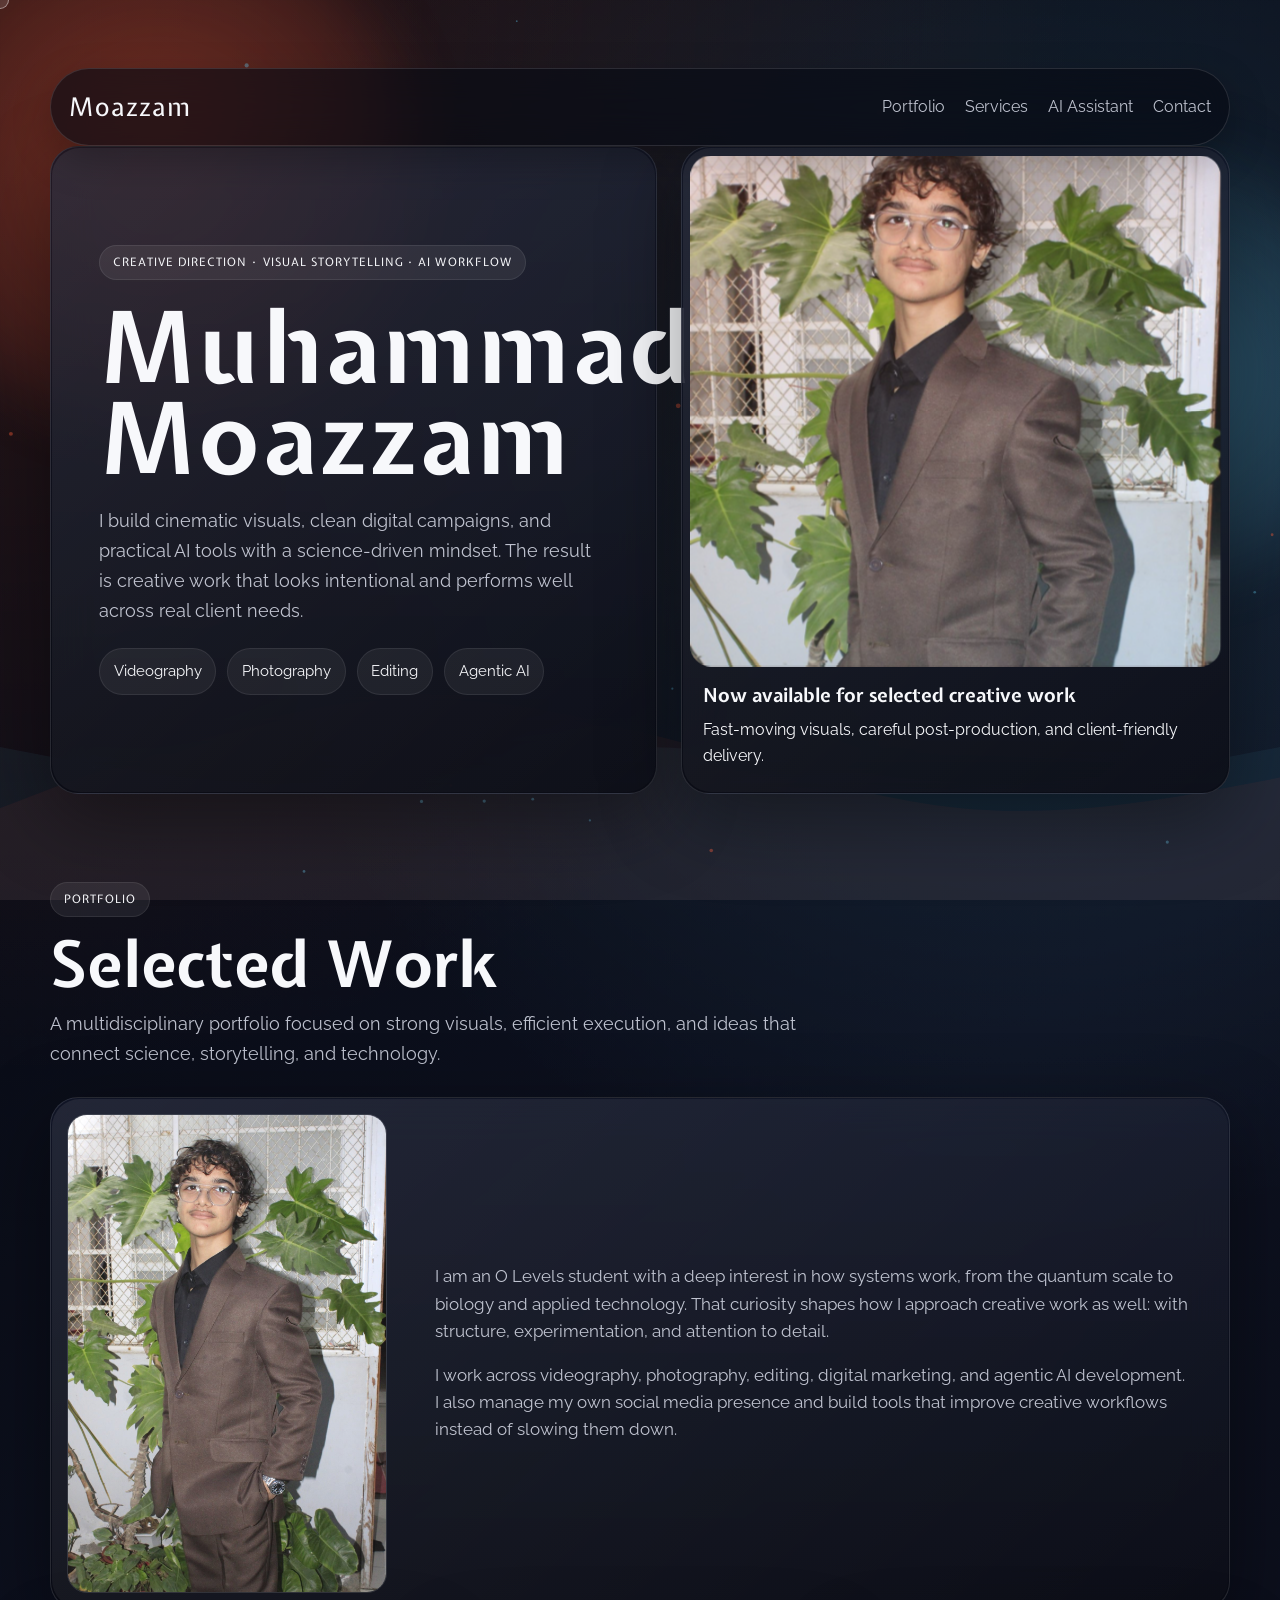
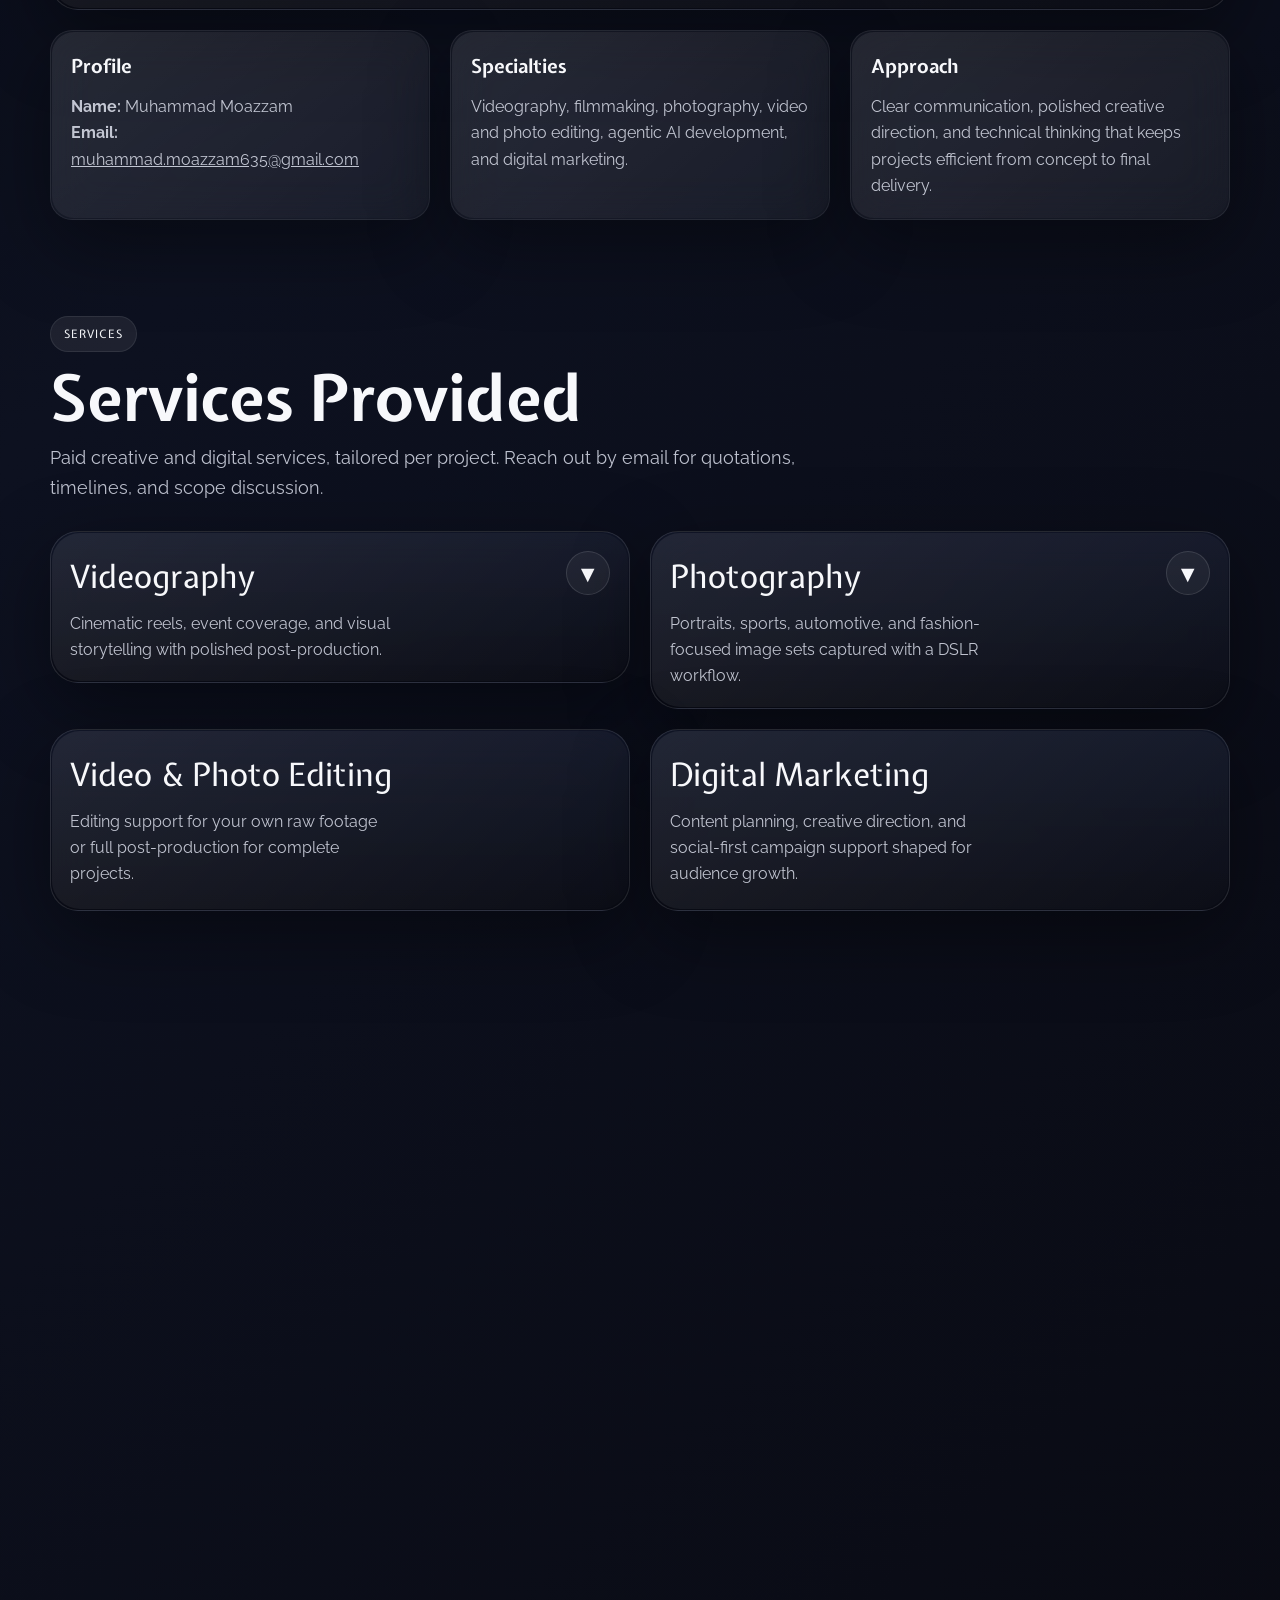
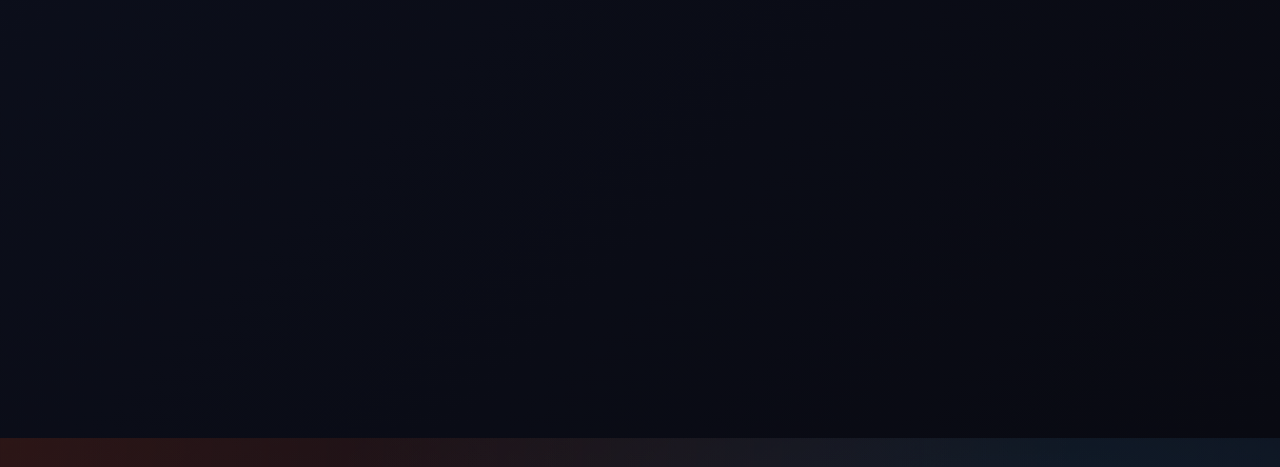
==== web2/index.html @ 7cb03c59 "your update message" ====
<!DOCTYPE html>
<html lang="en">
<head>
    <meta charset="UTF-8">
    <meta name="viewport" content="width=device-width, initial-scale=1.0">
    <title>Muhammad Moazzam Portfolio</title>
    <link rel="preconnect" href="https://fonts.googleapis.com">
    <link rel="preconnect" href="https://fonts.gstatic.com" crossorigin>
    <link href="https://fonts.googleapis.com/css2?family=Expletus+Sans:wght@400;500;600;700&family=Raleway:wght@400;500;600&display=swap" rel="stylesheet">
    <meta name="api-base-url" content="https://fc9c77e1-8772-4f78-bcbe-0a9c7b51f913-00-um5ke8vial1g.sisko.replit.dev:8000">
    <link rel="stylesheet" href="styles.css">
</head>
<body>
    <div class="site-background" aria-hidden="true">
        <div class="gradient-orb orb-a"></div>
        <div class="gradient-orb orb-b"></div>
        <canvas id="particles-canvas"></canvas>
        <div class="waves">
            <svg viewBox="0 0 1440 320" preserveAspectRatio="none">
                <path class="wave wave-back" d="M0,160L60,170.7C120,181,240,203,360,197.3C480,192,600,160,720,160C840,160,960,192,1080,197.3C1200,203,1320,181,1380,170.7L1440,160L1440,320L1380,320C1320,320,1200,320,1080,320C960,320,840,320,720,320C600,320,480,320,360,320C240,320,120,320,60,320L0,320Z"></path>
                <path class="wave wave-front" d="M0,224L60,202.7C120,181,240,139,360,122.7C480,107,600,117,720,144C840,171,960,213,1080,224C1200,235,1320,213,1380,202.7L1440,192L1440,320L1380,320C1320,320,1200,320,1080,320C960,320,840,320,720,320C600,320,480,320,360,320C240,320,120,320,60,320L0,320Z"></path>
            </svg>
        </div>
    </div>

    <header id="hero">
        <nav>
            <div class="logo">Moazzam</div>
            <button class="menu-toggle" aria-label="Toggle navigation" aria-expanded="false">☰</button>
            <ul class="nav-links">
                <li><a href="#portfolio">Portfolio</a></li>
                <li><a href="#services">Services</a></li>
                <li><a href="#ai-assistant">AI Assistant</a></li>
                <li><a href="#contact">Contact</a></li>
            </ul>
        </nav>
        <div class="hero-shell">
            <div class="hero-copy glass-panel" data-tilt-card>
                <span class="eyebrow">Creative Direction • Visual Storytelling • AI Workflow</span>
                <h1>Muhammad Moazzam</h1>
                <p>I build cinematic visuals, clean digital campaigns, and practical AI tools with a science-driven mindset. The result is creative work that looks intentional and performs well across real client needs.</p>
                <div class="hero-meta">
                    <span>Videography</span>
                    <span>Photography</span>
                    <span>Editing</span>
                    <span>Agentic AI</span>
                </div>
            </div>
            <div class="hero-visual glass-panel" data-tilt-card>
                <div class="hero-image"></div>
                <div class="hero-visual-caption">
                    <strong>Now available for selected creative work</strong>
                    <p>Fast-moving visuals, careful post-production, and client-friendly delivery.</p>
                </div>
            </div>
        </div>
    </header>

    <main>
        <section id="portfolio" class="section reveal-section">
            <div class="section-header">
                <span class="eyebrow">Portfolio</span>
                <h2 id="typing-title"></h2>
                <p class="section-lead">A multidisciplinary portfolio focused on strong visuals, efficient execution, and ideas that connect science, storytelling, and technology.</p>
            </div>
            <div class="portfolio-intro glass-panel" data-tilt-card>
                <div class="profile-image-box">
                    <img src="profile.jpg" alt="Muhammad Moazzam">
                </div>
                <div class="intro-text">
                    <p>I am an O Levels student with a deep interest in how systems work, from the quantum scale to biology and applied technology. That curiosity shapes how I approach creative work as well: with structure, experimentation, and attention to detail.</p>
                    <p>I work across videography, photography, editing, digital marketing, and agentic AI development. I also manage my own social media presence and build tools that improve creative workflows instead of slowing them down.</p>
                </div>
            </div>
            <div class="details-grid">
                <article class="detail-card glass-panel">
                    <h3>Profile</h3>
                    <p><strong>Name:</strong> Muhammad Moazzam</p>
                    <p><strong>Email:</strong> <a href="mailto:muhammad.moazzam635@gmail.com">muhammad.moazzam635@gmail.com</a></p>
                </article>
                <article class="detail-card glass-panel">
                    <h3>Specialties</h3>
                    <p>Videography, filmmaking, photography, video and photo editing, agentic AI development, and digital marketing.</p>
                </article>
                <article class="detail-card glass-panel">
                    <h3>Approach</h3>
                    <p>Clear communication, polished creative direction, and technical thinking that keeps projects efficient from concept to final delivery.</p>
                </article>
            </div>
        </section>

        <section id="services" class="section reveal-section">
            <div class="section-header">
                <span class="eyebrow">Services</span>
                <h2>Services Provided</h2>
                <p class="section-lead">Paid creative and digital services, tailored per project. Reach out by email for quotations, timelines, and scope discussion.</p>
            </div>

            <div class="services-grid">
                <article class="service-card glass-panel" id="videography-card" data-tilt-card>
                    <div class="service-header">
                        <div>
                            <span>Videography</span>
                            <p class="service-summary">Cinematic reels, event coverage, and visual storytelling with polished post-production.</p>
                        </div>
                        <button class="expand-arrow" aria-expanded="false" aria-controls="videography-panel">&#9660;</button>
                    </div>
                    <div class="service-panel" id="videography-panel">
                        <div class="service-mini-note">
                            <h4>Physical Shoots</h4>
                            <p>On-site videography is currently available in Krachi, Pakistan.</p>
                        </div>
                        <div id="video-container" class="media-frame">
                            <video id="videography-video" controls preload="none">
                                <source src="video.mp4" type="video/mp4">
                            </video>
                            <p id="video-placeholder">Video showcase will appear here once the file is uploaded.</p>
                        </div>
                        <p>This section highlights one finalized project. More edited and published work can be shared directly on request.</p>
                    </div>
                </article>

                <article class="service-card glass-panel" id="photography-card" data-tilt-card>
                    <div class="service-header">
                        <div>
                            <span>Photography</span>
                            <p class="service-summary">Portraits, sports, automotive, and fashion-focused image sets captured with a DSLR workflow.</p>
                        </div>
                        <button class="expand-arrow" aria-expanded="false" aria-controls="photography-panel">&#9660;</button>
                    </div>
                    <div class="service-panel" id="photography-panel">
                        <div class="service-mini-note">
                            <h4>Physical Shoots</h4>
                            <p>On-site photography is currently available in Krachi, Pakistan.</p>
                        </div>
                        <p>Selected DSLR work across different styles and subjects.</p>
                        <div class="photo-category">
                            <h4>Modelling Photography</h4>
                            <div class="photo-carousel" id="modelling-carousel">
                                <img src="IMG_20240312_231345_449.jpg" alt="Modelling Photo 1" loading="lazy">
                                <img src="IMG_20240312_231345_529.jpg" alt="Modelling Photo 2" loading="lazy">
                                <img src="IMG_3453-1.jpg" alt="Modelling Photo 3" loading="lazy">
                                <img src="IMG_3454-2.jpg" alt="Modelling Photo 4" loading="lazy">
                                <button class="prev" aria-label="Previous modelling image">&lt;</button>
                                <button class="next" aria-label="Next modelling image">&gt;</button>
                            </div>
                        </div>
                        <div class="photo-category">
                            <h4>Sports Photography</h4>
                            <div class="photo-carousel" id="sports-carousel">
                                <img src="IMG_20240127_220705_021.jpg" alt="Sports Photo 1" loading="lazy">
                                <img src="IMG_20240127_220705_130.jpg" alt="Sports Photo 2" loading="lazy">
                                <button class="prev" aria-label="Previous sports image">&lt;</button>
                                <button class="next" aria-label="Next sports image">&gt;</button>
                            </div>
                        </div>
                        <div class="photo-category">
                            <h4>Automotive Photography</h4>
                            <div class="photo-carousel" id="automotive-carousel">
                                <img src="IMG_20240414_153317_776.jpg" alt="Automotive Photo 1" loading="lazy">
                                <img src="IMG_20240523_140515_609.jpg" alt="Automotive Photo 2" loading="lazy">
                                <button class="prev" aria-label="Previous automotive image">&lt;</button>
                                <button class="next" aria-label="Next automotive image">&gt;</button>
                            </div>
                        </div>
                        <div class="photo-category">
                            <h4>Others</h4>
                            <div class="photo-carousel" id="others-carousel">
                                <img src="20260301_163351.jpg" alt="Other Photo 1" loading="lazy">
                                <img src="IMG_3364.jpg" alt="Other Photo 2" loading="lazy">
                                <button class="prev" aria-label="Previous other image">&lt;</button>
                                <button class="next" aria-label="Next other image">&gt;</button>
                            </div>
                        </div>
                    </div>
                </article>

                <article class="service-card glass-panel" data-tilt-card>
                    <div class="service-header service-header-static">
                        <div>
                            <span>Video &amp; Photo Editing</span>
                            <p class="service-summary">Editing support for your own raw footage or full post-production for complete projects.</p>
                        </div>
                    </div>
                </article>

                <article class="service-card glass-panel" data-tilt-card>
                    <div class="service-header service-header-static">
                        <div>
                            <span>Digital Marketing</span>
                            <p class="service-summary">Content planning, creative direction, and social-first campaign support shaped for audience growth.</p>
                        </div>
                    </div>
                </article>
            </div>
        </section>

        <section id="ai-assistant" class="section reveal-section">
            <div class="section-header">
                <span class="eyebrow">Assistant</span>
                <h2>AI Assistant</h2>
                <p class="section-lead">Ask about services, project flow, availability, or the kind of creative and AI work Moazzam offers.</p>
            </div>
            <div class="chat-container glass-panel" data-tilt-card>
                <div id="chat-messages" class="chat-messages"></div>
                <div class="chat-input-container">
                    <input type="text" id="chat-input" placeholder="Ask about services, booking, editing, AI, or photography...">
                    <button id="send-button">Send</button>
                </div>
            </div>
        </section>

        <section id="contact" class="section reveal-section">
            <div class="section-header">
                <span class="eyebrow">Contact</span>
                <h2>Contact &amp; Socials</h2>
                <p class="section-lead">Reach out directly for project discussion, quotations, collaborations, or social links.</p>
            </div>
            <div class="contact-grid">
                <a href="mailto:muhammad.moazzam635@gmail.com" class="contact-item glass-panel" target="_blank"><span class="icon">📧</span><span>Email</span></a>
                <a href="https://www.instagram.com/mox.shots/" class="contact-item glass-panel" target="_blank"><span class="icon">📷</span><span>Instagram</span></a>
                <a href="https://www.facebook.com/profile.php?id=61560097457858" class="contact-item glass-panel" target="_blank"><span class="icon">📘</span><span>Facebook</span></a>
                <a href="https://www.linkedin.com/in/muhammad-moazzam-230143372/" class="contact-item glass-panel" target="_blank"><span class="icon">💼</span><span>LinkedIn</span></a>
            </div>
        </section>
    </main>

    <script src="script.js"></script>
</body>
</html>
---- web2/styles.css ----
:root {
    --bg-base: #090a12;
    --bg-elevated: rgba(10, 14, 28, 0.72);
    --bg-elevated-strong: rgba(10, 14, 28, 0.9);
    --stroke: rgba(255, 255, 255, 0.12);
    --stroke-strong: rgba(255, 255, 255, 0.22);
    --text-main: #f7f8fb;
    --text-muted: rgba(238, 242, 255, 0.78);
    --accent: #ff5e3a;
    --accent-soft: rgba(255, 94, 58, 0.18);
    --accent-cool: #68d7ff;
    --shadow-lg: 0 24px 80px rgba(0, 0, 0, 0.4);
    --shadow-md: 0 14px 38px rgba(0, 0, 0, 0.26);
    --radius-xl: 28px;
    --radius-lg: 22px;
    --radius-md: 16px;
    --content-width: min(1180px, calc(100vw - 2rem));
    --nav-height: 78px;
}

* {
    box-sizing: border-box;
    margin: 0;
    padding: 0;
}

html {
    scroll-behavior: smooth;
}

body {
    min-height: 100vh;
    overflow-x: hidden;
    background:
        radial-gradient(circle at top left, rgba(255, 94, 58, 0.15), transparent 28%),
        radial-gradient(circle at 80% 12%, rgba(104, 215, 255, 0.12), transparent 24%),
        linear-gradient(135deg, #070910 0%, #0d1120 42%, #090a12 100%);
    color: var(--text-main);
    font-family: 'Raleway', sans-serif;
    line-height: 1.65;
}

img,
video {
    display: block;
    max-width: 100%;
}

a {
    color: inherit;
}

h1,
h2,
h3,
h4,
.logo,
.eyebrow,
.service-header span,
.loader-text,
#send-button,
.menu-toggle,
.expand-arrow {
    font-family: 'Expletus Sans', sans-serif;
}

p,
li,
input,
a,
span,
button {
    font-family: 'Raleway', sans-serif;
}

main {
    position: relative;
    z-index: 2;
}

.site-background {
    position: fixed;
    inset: 0;
    overflow: hidden;
    pointer-events: none;
    z-index: 0;
}

.gradient-orb {
    position: absolute;
    filter: blur(32px);
    opacity: 0.55;
    border-radius: 999px;
    animation: floatOrb 18s ease-in-out infinite alternate;
}

.orb-a {
    width: min(48vw, 520px);
    height: min(48vw, 520px);
    top: -10%;
    left: -8%;
    background: radial-gradient(circle, rgba(255, 94, 58, 0.7), rgba(255, 94, 58, 0));
}

.orb-b {
    width: min(42vw, 420px);
    height: min(42vw, 420px);
    right: -8%;
    top: 18%;
    background: radial-gradient(circle, rgba(104, 215, 255, 0.55), rgba(104, 215, 255, 0));
    animation-duration: 22s;
}

#particles-canvas {
    position: absolute;
    inset: 0;
    width: 100%;
    height: 100%;
    opacity: 0.65;
}

.waves {
    position: absolute;
    inset: auto 0 0;
    height: 34vh;
    min-height: 180px;
    opacity: 0.5;
}

.waves svg {
    width: 100%;
    height: 100%;
}

.wave {
    transform-origin: center;
}

.wave-back {
    fill: rgba(104, 215, 255, 0.12);
    animation: waveDrift 16s ease-in-out infinite alternate;
}

.wave-front {
    fill: rgba(255, 94, 58, 0.12);
    animation: waveDrift 11s ease-in-out infinite alternate-reverse;
}

nav {
    position: sticky;
    top: 0;
    z-index: 20;
    width: var(--content-width);
    height: var(--nav-height);
    margin: 1rem auto 0;
    padding: 0 1.1rem;
    display: flex;
    align-items: center;
    justify-content: space-between;
    background: rgba(7, 10, 20, 0.62);
    backdrop-filter: blur(18px);
    border: 1px solid var(--stroke);
    border-radius: 999px;
    box-shadow: var(--shadow-md);
}

.logo {
    font-size: clamp(1.35rem, 2vw, 1.8rem);
    letter-spacing: 0.08em;
}

.nav-links {
    list-style: none;
    display: flex;
    align-items: center;
    gap: 1.25rem;
}

.nav-links a {
    text-decoration: none;
    color: var(--text-muted);
    font-size: 0.98rem;
    transition: color 180ms ease, opacity 180ms ease;
}

.nav-links a:hover,
.nav-links a:focus-visible {
    color: var(--text-main);
}

.menu-toggle {
    display: none;
    border: 0;
    background: transparent;
    color: var(--text-main);
    font-size: 1.6rem;
    cursor: pointer;
}

#hero {
    position: relative;
    z-index: 2;
    width: var(--content-width);
    margin: 1.25rem auto 0;
    padding: 2rem 0 1rem;
}

.hero-shell {
    display: grid;
    grid-template-columns: minmax(0, 1.05fr) minmax(320px, 0.95fr);
    gap: 1.5rem;
    align-items: stretch;
}

.glass-panel {
    position: relative;
    background: linear-gradient(180deg, rgba(18, 23, 41, 0.78), rgba(9, 11, 20, 0.9));
    border: 1px solid var(--stroke);
    border-radius: var(--radius-xl);
    box-shadow: var(--shadow-lg);
    backdrop-filter: blur(22px);
}

.glass-panel::before {
    content: '';
    position: absolute;
    inset: 1px;
    border-radius: inherit;
    background: linear-gradient(140deg, rgba(255, 255, 255, 0.08), rgba(255, 255, 255, 0.01));
    pointer-events: none;
}

.hero-copy,
.hero-visual {
    min-height: min(72vh, 760px);
}

.hero-copy {
    padding: clamp(1.75rem, 4vw, 3rem);
    display: flex;
    flex-direction: column;
    justify-content: center;
    gap: 1.35rem;
}

.eyebrow {
    display: inline-flex;
    align-self: flex-start;
    padding: 0.45rem 0.8rem;
    border-radius: 999px;
    background: rgba(255, 255, 255, 0.07);
    border: 1px solid rgba(255, 255, 255, 0.08);
    letter-spacing: 0.09em;
    text-transform: uppercase;
    font-size: 0.72rem;
}

.hero-copy h1 {
    font-size: clamp(3rem, 8vw, 6.2rem);
    line-height: 0.92;
    letter-spacing: 0.03em;
}

.hero-copy p,
.section-lead,
.intro-text p,
.detail-card p,
.service-summary,
.service-mini-note p,
.chat-messages,
.contact-item,
#chat-input {
    color: var(--text-muted);
}

.hero-copy p {
    max-width: 58ch;
    font-size: clamp(1rem, 2.1vw, 1.14rem);
}

.hero-meta {
    display: flex;
    flex-wrap: wrap;
    gap: 0.7rem;
}

.hero-meta span {
    padding: 0.65rem 0.85rem;
    border-radius: 999px;
    background: rgba(255, 255, 255, 0.06);
    border: 1px solid rgba(255, 255, 255, 0.08);
    font-size: 0.95rem;
}

.hero-visual {
    padding: 1rem;
    display: grid;
    grid-template-rows: 1fr auto;
    gap: 1rem;
}

.hero-image {
    min-height: 420px;
    border-radius: calc(var(--radius-xl) - 8px);
    background:
        linear-gradient(160deg, rgba(255, 94, 58, 0.12), rgba(104, 215, 255, 0.12)),
        url('profile.jpg') center 20% / cover no-repeat;
}

.hero-visual-caption {
    padding: 0.3rem 0.35rem 0.45rem;
}

.hero-visual-caption strong {
    display: block;
    margin-bottom: 0.35rem;
    font-family: 'Expletus Sans', sans-serif;
    font-size: 1.2rem;
}

.section {
    position: relative;
    z-index: 2;
    width: var(--content-width);
    margin: 0 auto;
    padding: 4.5rem 0 1.5rem;
    min-height: auto;
    opacity: 0;
    transform: translateY(32px) scale(0.985);
    transition: opacity 700ms ease, transform 700ms ease;
}

.section.visible {
    opacity: 1;
    transform: translateY(0) scale(1);
}

.section-header {
    max-width: 760px;
    margin-bottom: 1.75rem;
}

.section h2 {
    margin-top: 0.95rem;
    font-size: clamp(2.1rem, 5vw, 4.4rem);
    line-height: 0.98;
}

.section-lead {
    margin-top: 0.85rem;
    font-size: clamp(1rem, 2.2vw, 1.14rem);
}

.portfolio-intro {
    display: grid;
    grid-template-columns: 320px minmax(0, 1fr);
    gap: 1.5rem;
    padding: 1rem;
}

.profile-image-box {
    min-height: 420px;
    overflow: hidden;
    border-radius: calc(var(--radius-xl) - 8px);
    border: 1px solid var(--stroke);
}

.profile-image-box img {
    width: 100%;
    height: 100%;
    object-fit: cover;
}

.intro-text {
    display: flex;
    flex-direction: column;
    justify-content: center;
    gap: 1rem;
    padding: clamp(1rem, 2vw, 1.5rem);
}

.intro-text p {
    font-size: 1.04rem;
}

.details-grid,
.services-grid,
.contact-grid {
    display: grid;
    gap: 1.25rem;
}

.details-grid {
    margin-top: 1.25rem;
    grid-template-columns: repeat(3, minmax(0, 1fr));
}

.detail-card {
    padding: 1.25rem;
    border-radius: var(--radius-lg);
}

.detail-card h3,
.photo-category h4,
.service-mini-note h4 {
    margin-bottom: 0.7rem;
    font-size: 1.2rem;
}

.services-grid {
    grid-template-columns: repeat(2, minmax(0, 1fr));
    align-items: start;
}

.service-card {
    padding: 1.2rem;
    border-radius: var(--radius-xl);
    transform-style: preserve-3d;
    transition: transform 220ms ease, border-color 220ms ease, box-shadow 220ms ease;
    will-change: transform;
}

.service-card:hover {
    border-color: var(--stroke-strong);
}

.service-header {
    display: flex;
    gap: 1rem;
    justify-content: space-between;
    align-items: flex-start;
}

.service-header span {
    display: block;
    font-size: clamp(1.45rem, 3vw, 2rem);
    margin-bottom: 0.45rem;
}

.service-summary {
    max-width: 32ch;
    font-size: 0.98rem;
}

.service-header-static {
    padding-bottom: 0.25rem;
}

.expand-arrow {
    flex-shrink: 0;
    width: 44px;
    height: 44px;
    border-radius: 50%;
    border: 1px solid rgba(255, 255, 255, 0.12);
    background: rgba(255, 255, 255, 0.05);
    color: var(--text-main);
    font-size: 1.45rem;
    cursor: pointer;
    transition: transform 180ms ease, background 180ms ease;
}

.expand-arrow:hover,
.expand-arrow:focus-visible {
    background: rgba(255, 255, 255, 0.11);
}

.expand-arrow[aria-expanded="true"] {
    transform: rotate(180deg);
}

.service-panel {
    max-height: 0;
    opacity: 0;
    overflow: hidden;
    transition: max-height 320ms ease, opacity 320ms ease, margin-top 320ms ease;
    margin-top: 0;
}

.service-panel.expanded {
    max-height: 2400px;
    opacity: 1;
    margin-top: 1rem;
}

.service-mini-note,
.media-frame,
.photo-category,
.chat-container,
.contact-item,
.detail-card {
    background: rgba(255, 255, 255, 0.04);
    border: 1px solid rgba(255, 255, 255, 0.08);
}

.service-mini-note {
    padding: 0.95rem 1rem;
    border-radius: var(--radius-md);
    margin-bottom: 1rem;
}

.service-mini-note p {
    font-size: 0.95rem;
}

.media-frame {
    border-radius: var(--radius-md);
    padding: 1rem;
    margin-bottom: 1rem;
}

#videography-video {
    width: 100%;
    max-height: 420px;
    border-radius: 14px;
    display: none;
}

#video-placeholder {
    padding: 2.75rem 1rem;
    text-align: center;
    color: rgba(255, 255, 255, 0.56);
}

.photo-category {
    border-radius: var(--radius-md);
    padding: 1rem;
    margin-top: 1rem;
}

.photo-carousel {
    position: relative;
    overflow: hidden;
    min-height: 300px;
    border-radius: 18px;
}

.photo-carousel img {
    width: 100%;
    height: min(48vw, 460px);
    min-height: 280px;
    object-fit: cover;
    border-radius: 18px;
}

.photo-carousel button {
    position: absolute;
    top: 50%;
    z-index: 1;
    transform: translateY(-50%);
    width: 44px;
    height: 44px;
    border: 0;
    border-radius: 50%;
    background: rgba(255, 94, 58, 0.8);
    color: #fff;
    cursor: pointer;
}

.photo-carousel .prev {
    left: 0.8rem;
}

.photo-carousel .next {
    right: 0.8rem;
}

.chat-container {
    padding: 1rem;
    max-width: 860px;
}

.chat-messages {
    height: 340px;
    overflow-y: auto;
    padding: 1rem;
    border-radius: var(--radius-md);
    background: rgba(5, 8, 18, 0.78);
    border: 1px solid rgba(255, 255, 255, 0.07);
}

.message {
    margin-bottom: 0.8rem;
    padding: 0.8rem 0.95rem;
    border-radius: 16px;
    max-width: min(85%, 640px);
}

.message.user {
    margin-left: auto;
    background: rgba(255, 94, 58, 0.14);
    border: 1px solid rgba(255, 94, 58, 0.18);
    color: var(--text-main);
}

.message.assistant {
    background: rgba(255, 255, 255, 0.05);
    border: 1px solid rgba(255, 255, 255, 0.08);
}

.chat-input-container {
    display: grid;
    grid-template-columns: minmax(0, 1fr) auto;
    gap: 0.75rem;
    margin-top: 0.9rem;
}

#chat-input {
    width: 100%;
    padding: 0.95rem 1rem;
    border-radius: 16px;
    border: 1px solid rgba(255, 255, 255, 0.12);
    background: rgba(5, 8, 18, 0.82);
    color: var(--text-main);
    font-size: 1rem;
}

#chat-input::placeholder {
    color: rgba(255, 255, 255, 0.44);
}

#send-button {
    min-width: 120px;
    padding: 0.95rem 1.2rem;
    border: 0;
    border-radius: 16px;
    background: linear-gradient(135deg, var(--accent), #ff7a43);
    color: #fff;
    font-size: 1rem;
    cursor: pointer;
    transition: transform 180ms ease, filter 180ms ease;
}

#send-button:hover,
#send-button:focus-visible {
    transform: translateY(-1px);
    filter: brightness(1.05);
}

#send-button:disabled {
    cursor: not-allowed;
    filter: grayscale(0.15);
    opacity: 0.7;
}

.contact-grid {
    grid-template-columns: repeat(4, minmax(0, 1fr));
}

.contact-item {
    display: flex;
    align-items: center;
    gap: 0.8rem;
    padding: 1rem 1.1rem;
    border-radius: var(--radius-lg);
    text-decoration: none;
    transition: transform 180ms ease, border-color 180ms ease;
}

.contact-item:hover,
.contact-item:focus-visible {
    transform: translateY(-2px);
    border-color: var(--stroke-strong);
}

.icon {
    font-size: 1.35rem;
}

#loader {
    position: fixed;
    inset: 0;
    z-index: 50;
    display: grid;
    place-items: center;
    background: rgba(5, 8, 18, 0.94);
    transition: opacity 420ms ease;
}

.loader-bg {
    position: absolute;
    inset: 0;
    background: radial-gradient(circle at center, rgba(255, 94, 58, 0.14), transparent 45%);
}

.loader-text {
    position: relative;
    z-index: 1;
    font-size: 2rem;
    letter-spacing: 0.15em;
}

#loader.fade {
    opacity: 0;
    pointer-events: none;
}

#custom-cursor {
    position: fixed;
    left: 0;
    top: 0;
    z-index: 40;
    width: 18px;
    height: 18px;
    border-radius: 50%;
    border: 1px solid rgba(255, 255, 255, 0.45);
    background: rgba(255, 255, 255, 0.12);
    backdrop-filter: blur(8px);
    pointer-events: none;
    transform: translate(-50%, -50%);
    transition: width 140ms ease, height 140ms ease, opacity 140ms ease;
}

body.cursor-active #custom-cursor {
    opacity: 1;
}

body.cursor-pressed #custom-cursor {
    width: 28px;
    height: 28px;
}

@keyframes floatOrb {
    0% {
        transform: translate3d(0, 0, 0) scale(1);
    }
    100% {
        transform: translate3d(4vw, 5vh, 0) scale(1.12);
    }
}

@keyframes waveDrift {
    0% {
        transform: translateX(0) translateY(0);
    }
    100% {
        transform: translateX(-2.5%) translateY(10px);
    }
}

@media (max-width: 1080px) {
    .hero-shell,
    .portfolio-intro,
    .details-grid,
    .services-grid,
    .contact-grid {
        grid-template-columns: 1fr;
    }

    .hero-copy,
    .hero-visual {
        min-height: auto;
    }

    .profile-image-box {
        min-height: 300px;
    }
}

@media (max-width: 820px) {
    nav {
        width: min(calc(100vw - 1rem), 100% - 1rem);
        margin-top: 0.75rem;
        padding: 0 0.9rem;
    }

    .menu-toggle {
        display: block;
    }

    .nav-links {
        position: absolute;
        top: calc(100% + 0.6rem);
        right: 0;
        min-width: 220px;
        padding: 0.85rem;
        flex-direction: column;
        align-items: stretch;
        background: rgba(7, 10, 20, 0.92);
        border: 1px solid var(--stroke);
        border-radius: 22px;
        box-shadow: var(--shadow-md);
        opacity: 0;
        pointer-events: none;
        transform: translateY(-8px);
        transition: opacity 180ms ease, transform 180ms ease;
    }

    .nav-links.open {
        opacity: 1;
        pointer-events: auto;
        transform: translateY(0);
    }

    .hero-copy h1 {
        font-size: clamp(2.5rem, 14vw, 4.2rem);
    }

    .chat-input-container {
        grid-template-columns: 1fr;
    }

    #send-button {
        width: 100%;
    }

    #custom-cursor {
        display: none;
    }
}

@media (max-width: 640px) {
    :root {
        --content-width: min(100vw - 1rem, 100%);
    }

    #hero,
    .section {
        width: min(100vw - 1rem, 100%);
    }

    .hero-copy,
    .hero-visual,
    .service-card,
    .chat-container,
    .detail-card,
    .contact-item {
        border-radius: 22px;
    }

    .hero-image {
        min-height: 300px;
    }

    .photo-carousel img {
        height: 260px;
        min-height: 260px;
    }

    .section {
        padding-top: 3.5rem;
    }
}

@media (prefers-reduced-motion: reduce) {
    html {
        scroll-behavior: auto;
    }

    *,
    *::before,
    *::after {
        animation: none !important;
        transition-duration: 0.01ms !important;
        transition-delay: 0ms !important;
    }

    #particles-canvas,
    .waves {
        display: none;
    }
}
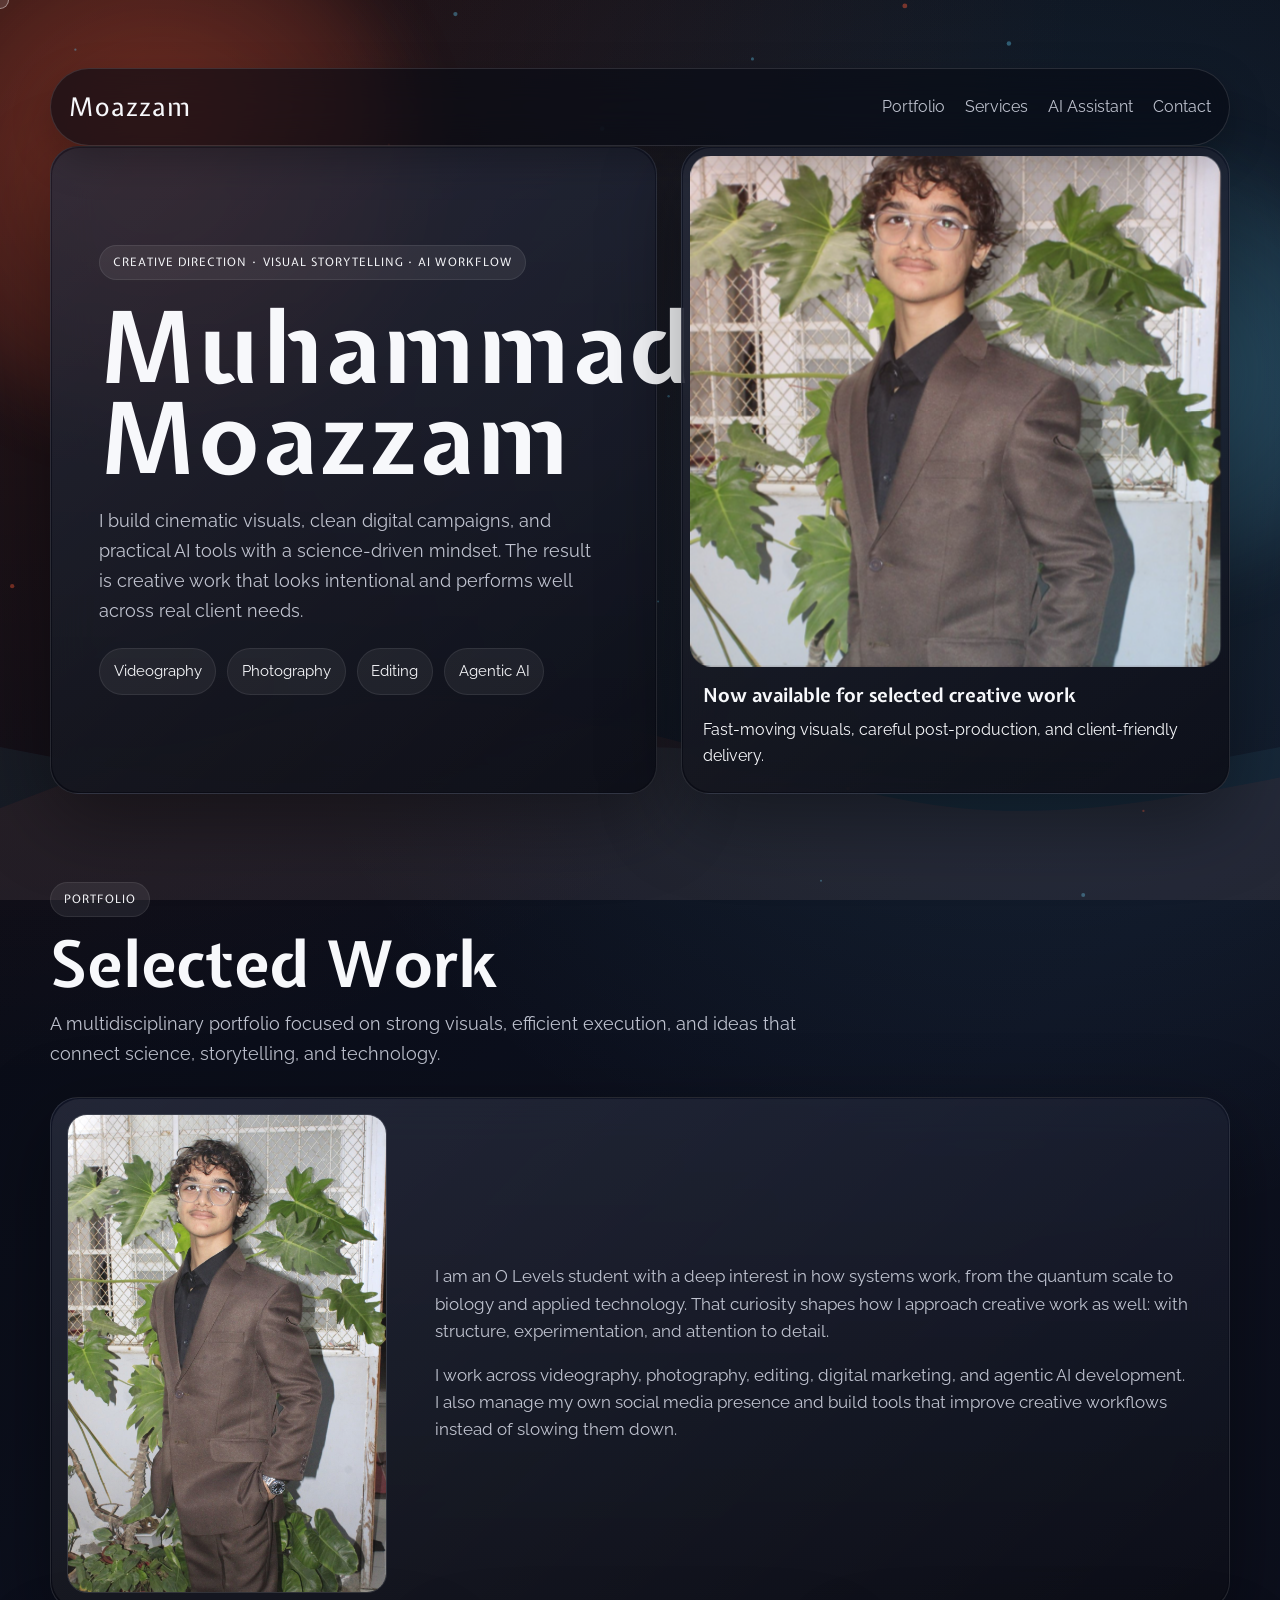
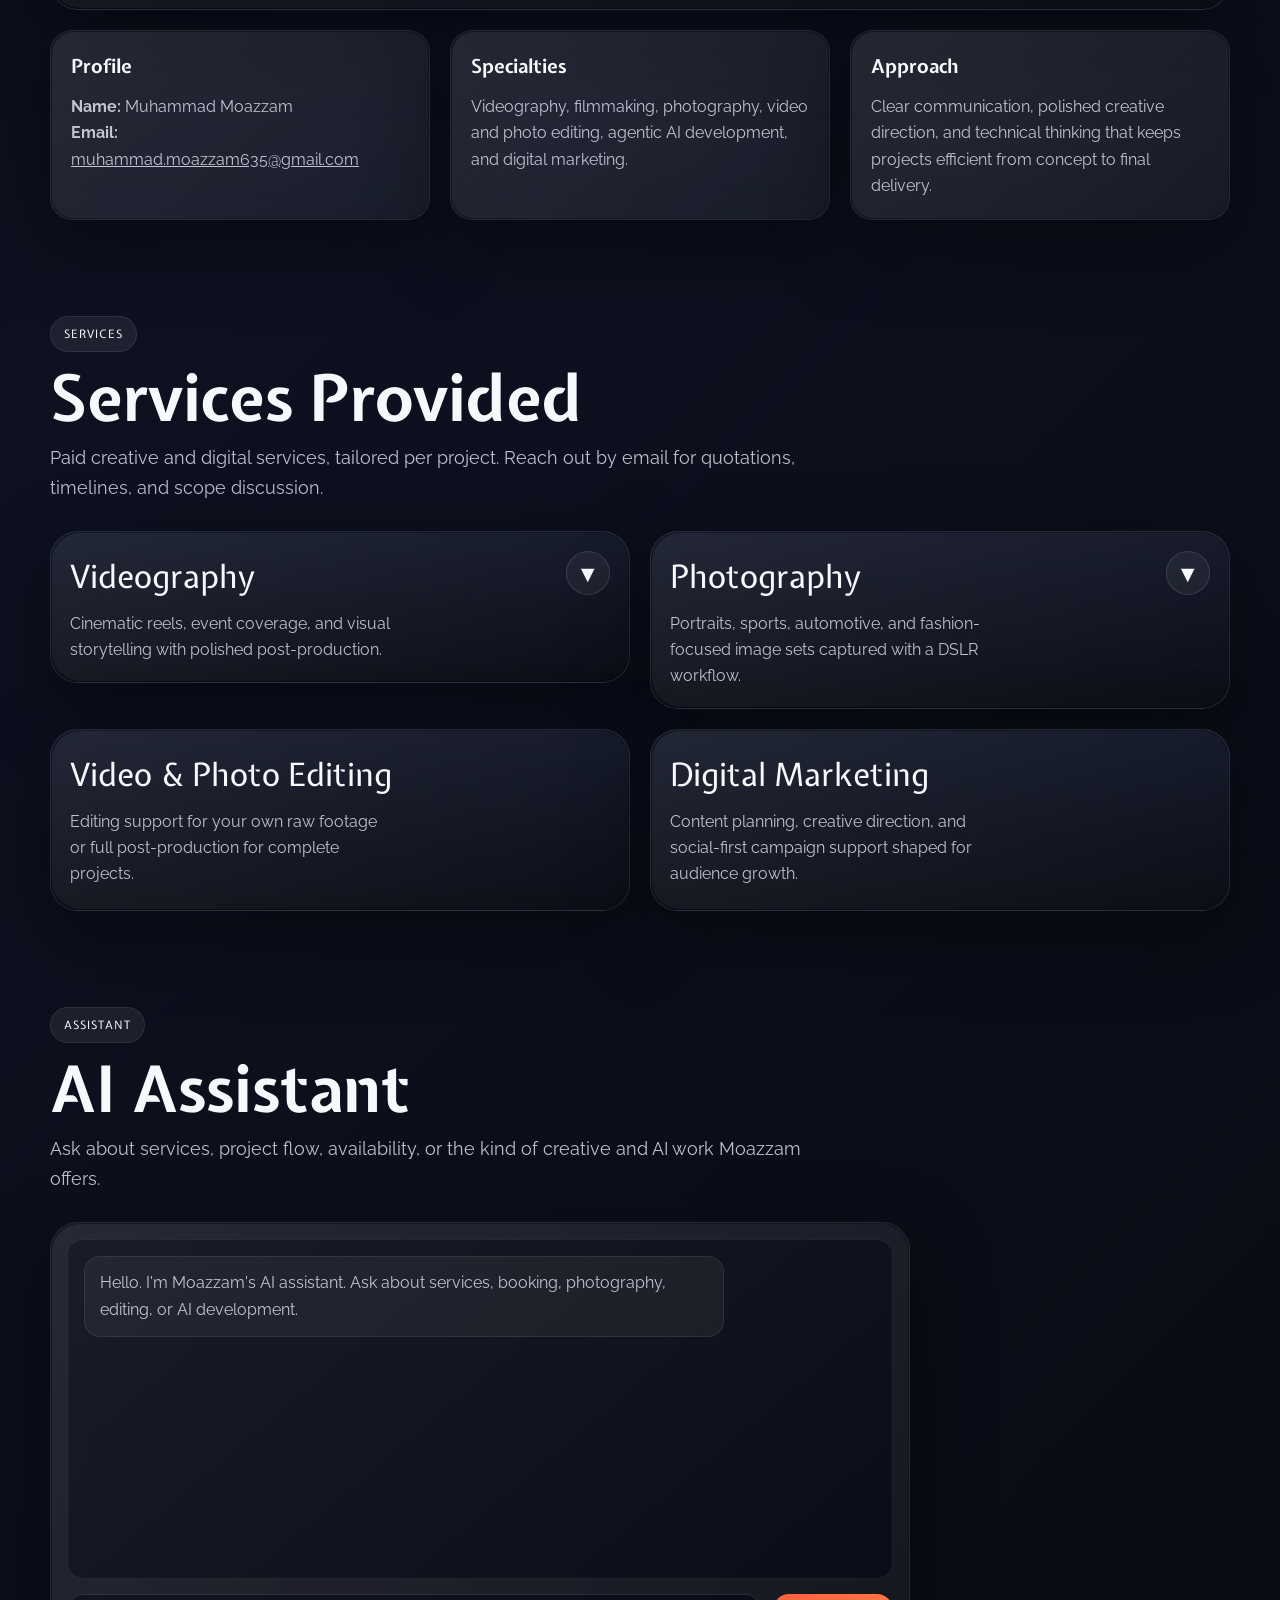
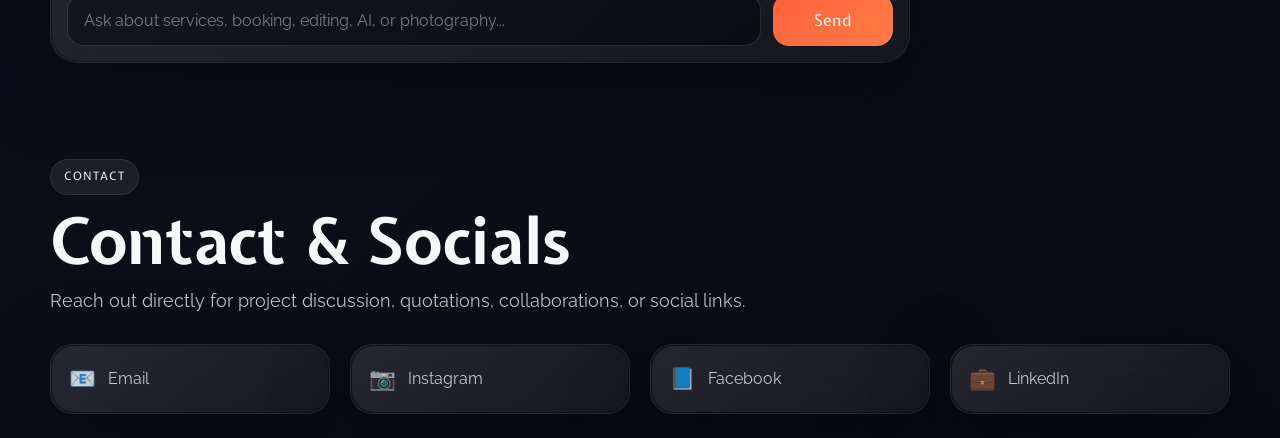
==== commit 5857a0f6: "Set up Vercel Web Analytics integration # Vercel Web Analytics Implementation  ## Summary Successful" ====
--- a/web2/index.html
+++ b/web2/index.html
@@ -9,6 +9,10 @@
     <link href="https://fonts.googleapis.com/css2?family=Expletus+Sans:wght@400;500;600;700&family=Raleway:wght@400;500;600&display=swap" rel="stylesheet">
     <meta name="api-base-url" content="https://fc9c77e1-8772-4f78-bcbe-0a9c7b51f913-00-um5ke8vial1g.sisko.replit.dev:8000">
     <link rel="stylesheet" href="styles.css">
+    <script>
+        window.va = window.va || function () { (window.vaq = window.vaq || []).push(arguments); };
+    </script>
+    <script defer src="/_vercel/insights/script.js"></script>
 </head>
 <body>
     <div class="site-background" aria-hidden="true">
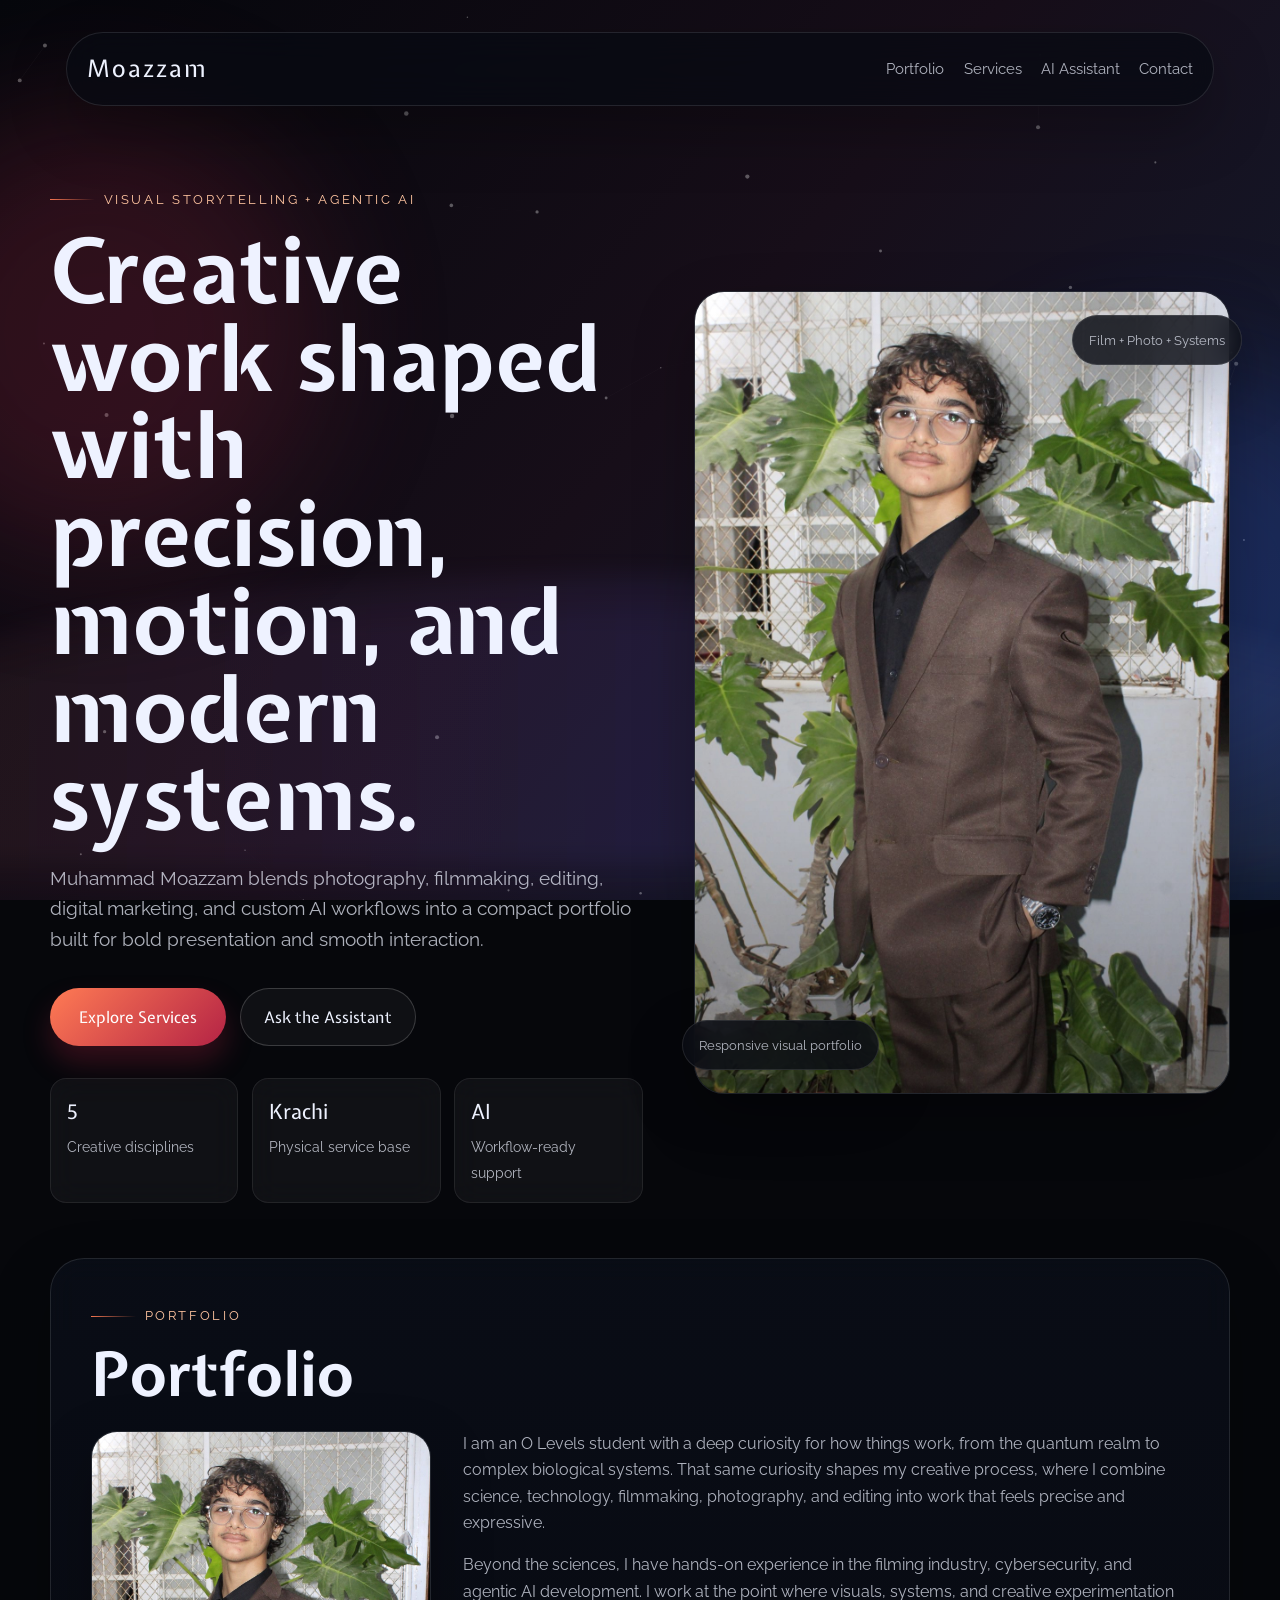
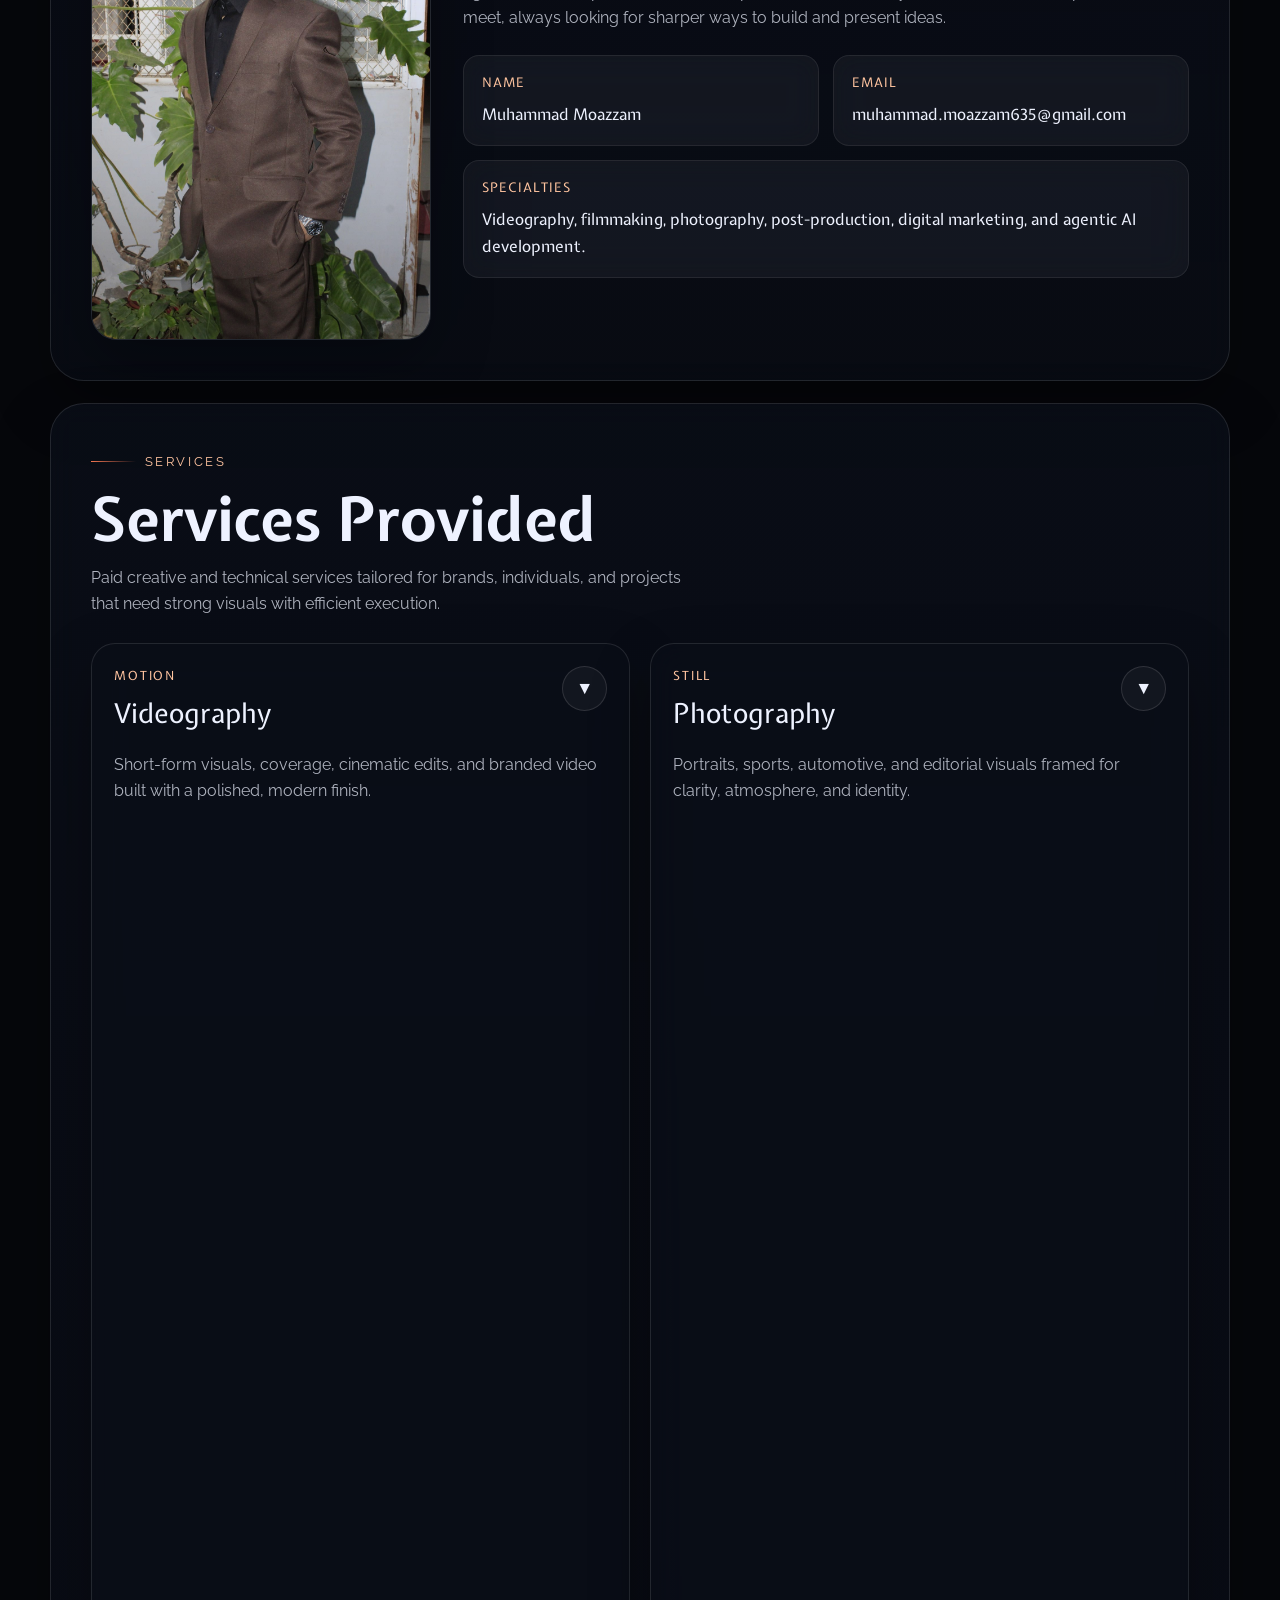
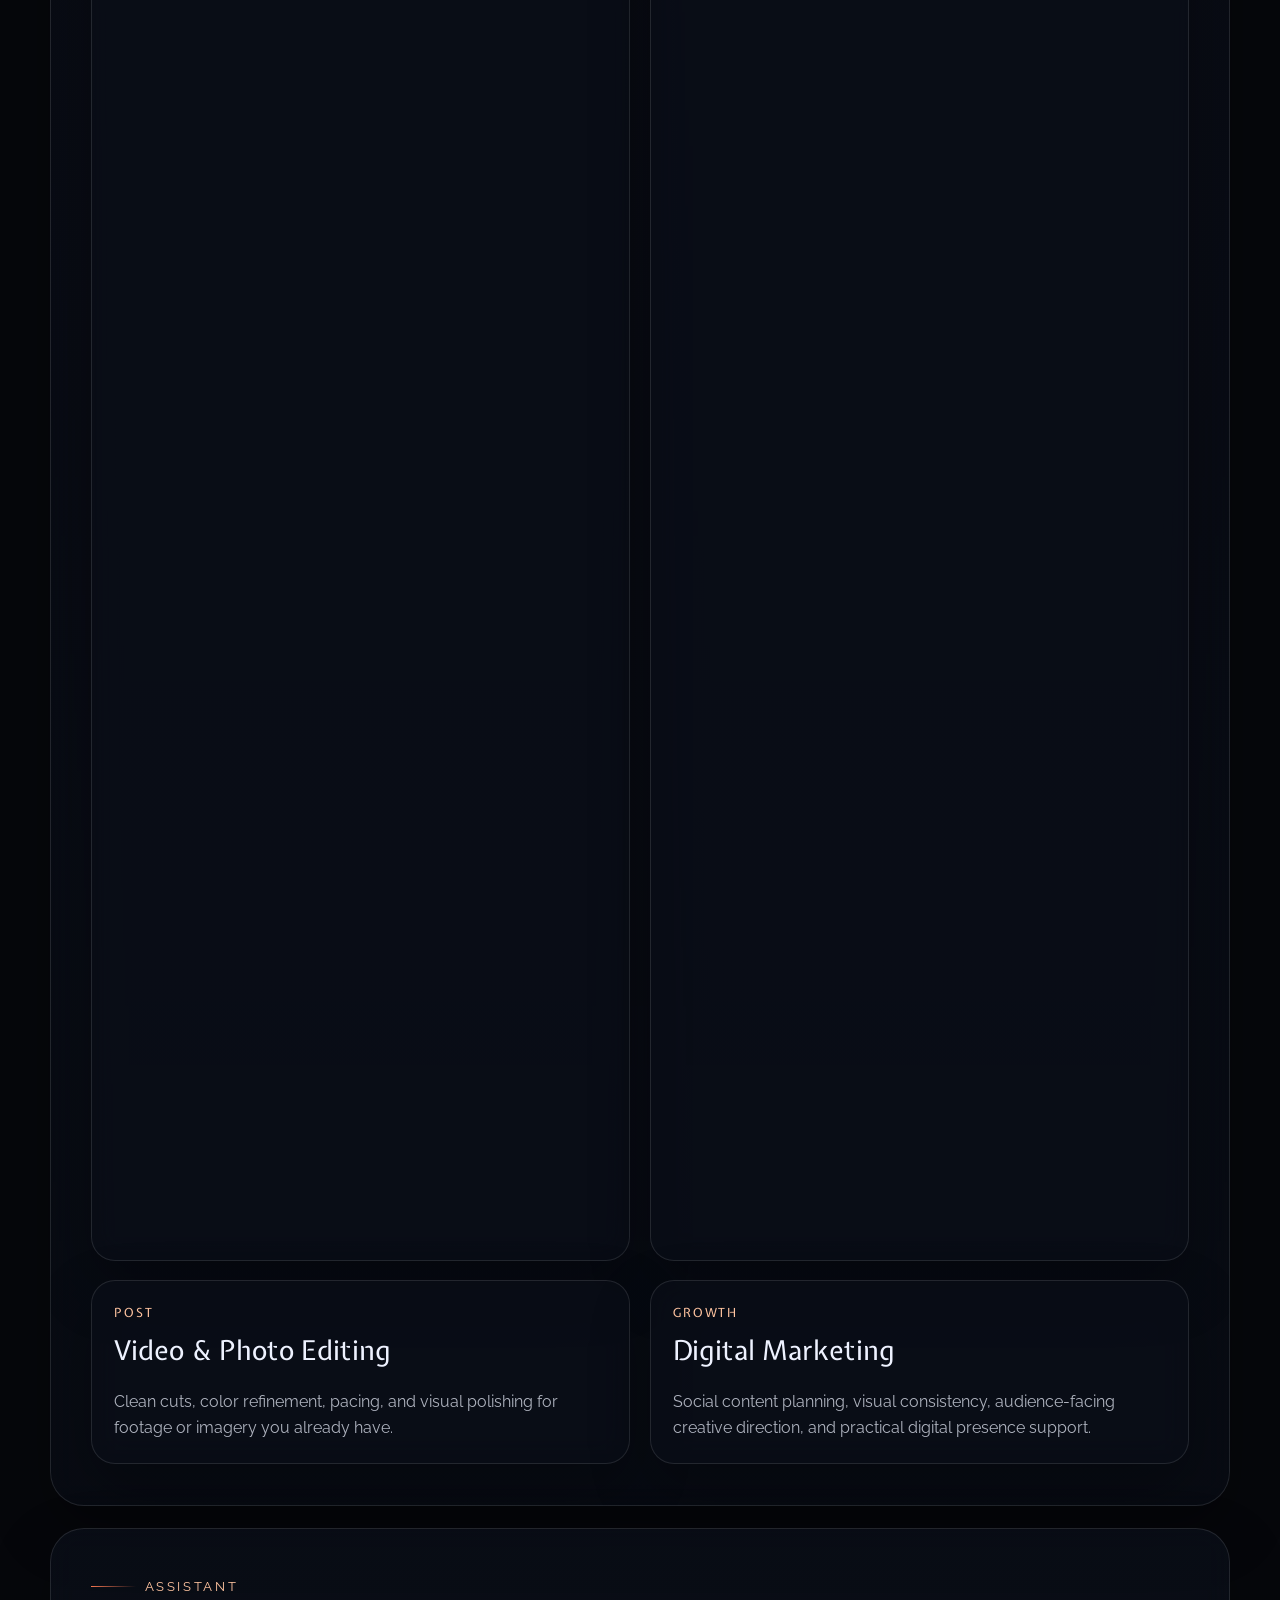
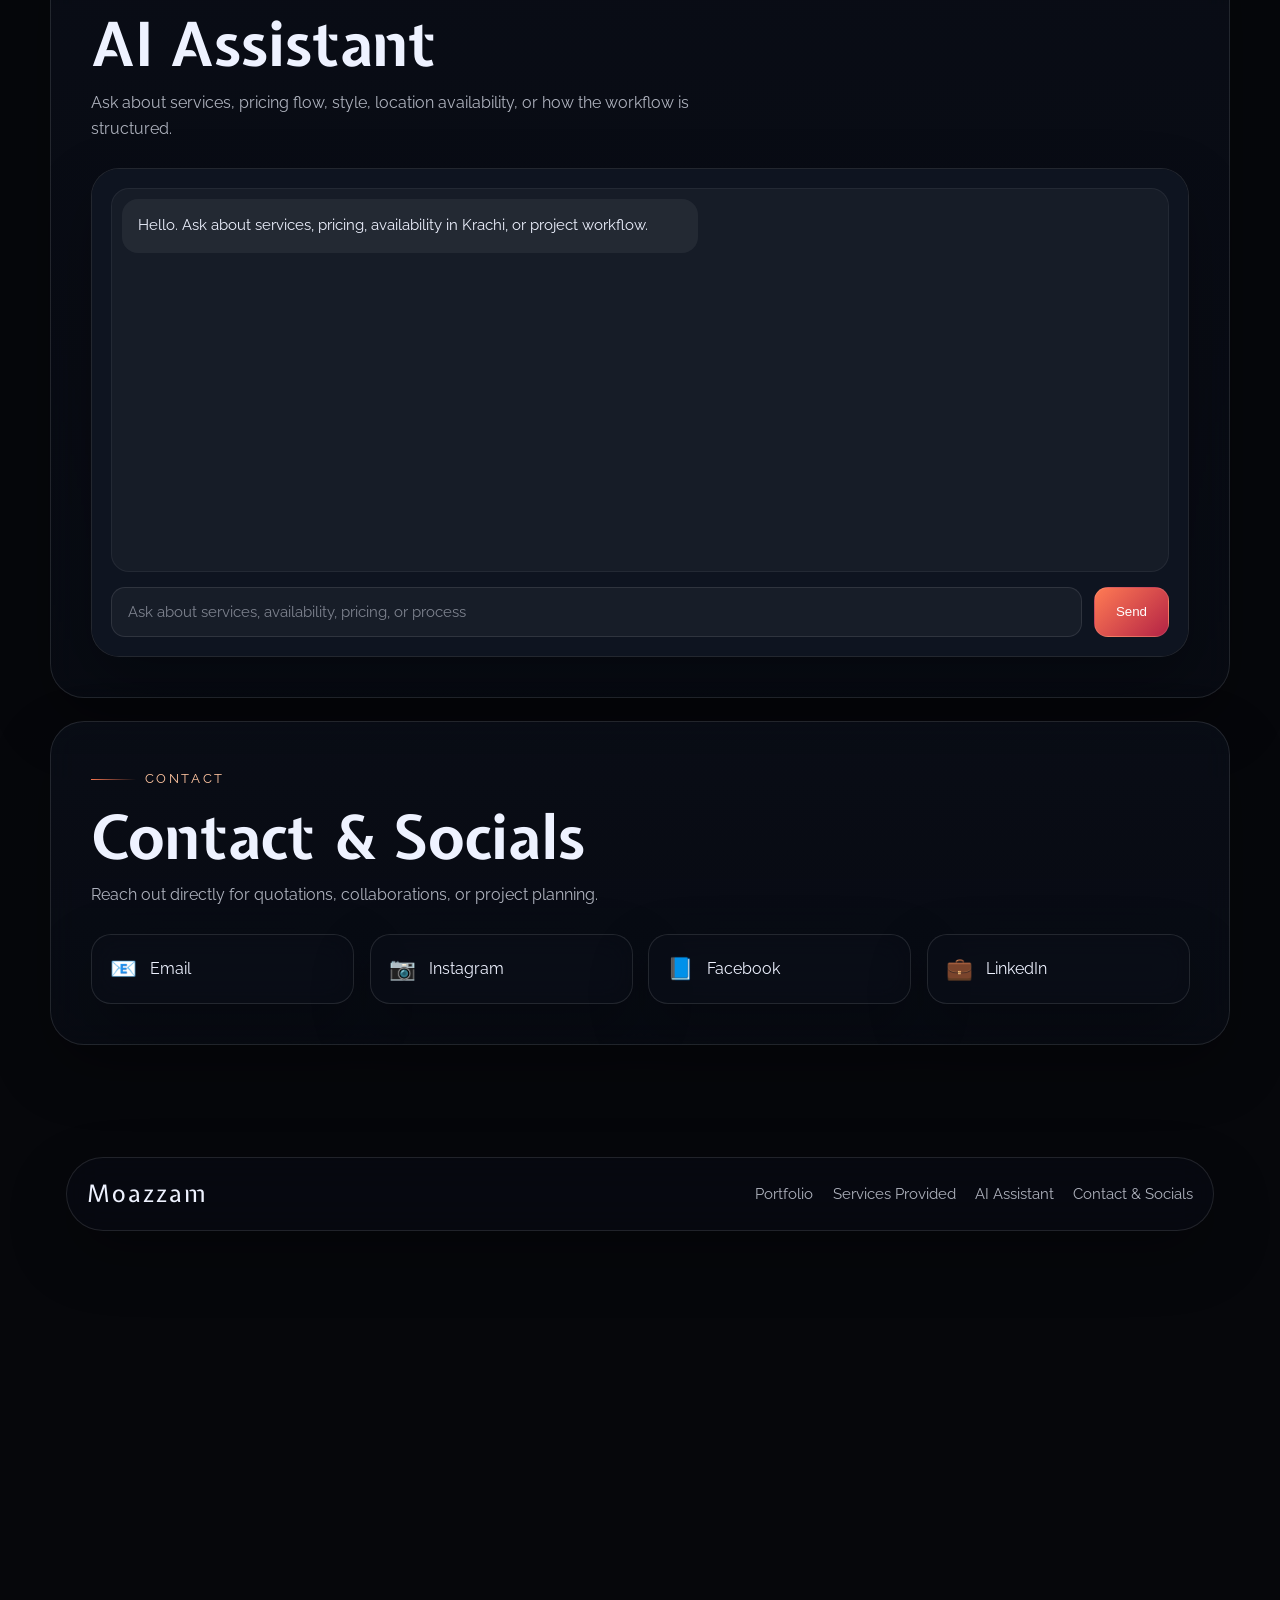
==== commit b856f497: "feat: redesign portfolio visuals and improve faq matching" ====
--- a/web2/index.html
+++ b/web2/index.html
@@ -6,31 +6,21 @@
     <title>Muhammad Moazzam Portfolio</title>
     <link rel="preconnect" href="https://fonts.googleapis.com">
     <link rel="preconnect" href="https://fonts.gstatic.com" crossorigin>
-    <link href="https://fonts.googleapis.com/css2?family=Expletus+Sans:wght@400;500;600;700&family=Raleway:wght@400;500;600&display=swap" rel="stylesheet">
+    <link href="https://fonts.googleapis.com/css2?family=Expletus+Sans:wght@400;500;600;700&family=Raleway:wght@400;500;600;700&display=swap" rel="stylesheet">
     <meta name="api-base-url" content="https://fc9c77e1-8772-4f78-bcbe-0a9c7b51f913-00-um5ke8vial1g.sisko.replit.dev:8000">
     <link rel="stylesheet" href="styles.css">
-    <script>
-        window.va = window.va || function () { (window.vaq = window.vaq || []).push(arguments); };
-    </script>
-    <script defer src="/_vercel/insights/script.js"></script>
 </head>
 <body>
-    <div class="site-background" aria-hidden="true">
-        <div class="gradient-orb orb-a"></div>
-        <div class="gradient-orb orb-b"></div>
-        <canvas id="particles-canvas"></canvas>
-        <div class="waves">
-            <svg viewBox="0 0 1440 320" preserveAspectRatio="none">
-                <path class="wave wave-back" d="M0,160L60,170.7C120,181,240,203,360,197.3C480,192,600,160,720,160C840,160,960,192,1080,197.3C1200,203,1320,181,1380,170.7L1440,160L1440,320L1380,320C1320,320,1200,320,1080,320C960,320,840,320,720,320C600,320,480,320,360,320C240,320,120,320,60,320L0,320Z"></path>
-                <path class="wave wave-front" d="M0,224L60,202.7C120,181,240,139,360,122.7C480,107,600,117,720,144C840,171,960,213,1080,224C1200,235,1320,213,1380,202.7L1440,192L1440,320L1380,320C1320,320,1200,320,1080,320C960,320,840,320,720,320C600,320,480,320,360,320C240,320,120,320,60,320L0,320Z"></path>
-            </svg>
-        </div>
-    </div>
+    <div class="bg-gradient" aria-hidden="true"></div>
+    <canvas id="particle-canvas" aria-hidden="true"></canvas>
+    <div class="wave-layer" aria-hidden="true"></div>
+    <div class="orb orb-left" aria-hidden="true"></div>
+    <div class="orb orb-right" aria-hidden="true"></div>
 
     <header id="hero">
         <nav>
             <div class="logo">Moazzam</div>
-            <button class="menu-toggle" aria-label="Toggle navigation" aria-expanded="false">☰</button>
+            <button class="menu-toggle" type="button" aria-label="Toggle navigation">☰</button>
             <ul class="nav-links">
                 <li><a href="#portfolio">Portfolio</a></li>
                 <li><a href="#services">Services</a></li>
@@ -38,106 +28,132 @@
                 <li><a href="#contact">Contact</a></li>
             </ul>
         </nav>
-        <div class="hero-shell">
-            <div class="hero-copy glass-panel" data-tilt-card>
-                <span class="eyebrow">Creative Direction • Visual Storytelling • AI Workflow</span>
-                <h1>Muhammad Moazzam</h1>
-                <p>I build cinematic visuals, clean digital campaigns, and practical AI tools with a science-driven mindset. The result is creative work that looks intentional and performs well across real client needs.</p>
-                <div class="hero-meta">
-                    <span>Videography</span>
-                    <span>Photography</span>
-                    <span>Editing</span>
-                    <span>Agentic AI</span>
-                </div>
-            </div>
-            <div class="hero-visual glass-panel" data-tilt-card>
-                <div class="hero-image"></div>
-                <div class="hero-visual-caption">
-                    <strong>Now available for selected creative work</strong>
-                    <p>Fast-moving visuals, careful post-production, and client-friendly delivery.</p>
-                </div>
+
+        <div class="hero-frame">
+            <div class="hero-copy">
+                <p class="eyebrow">Visual Storytelling + Agentic AI</p>
+                <h1>Creative work shaped with precision, motion, and modern systems.</h1>
+                <p class="hero-text">Muhammad Moazzam blends photography, filmmaking, editing, digital marketing, and custom AI workflows into a compact portfolio built for bold presentation and smooth interaction.</p>
+                <div class="hero-actions">
+                    <a href="#services" class="button button-primary">Explore Services</a>
+                    <a href="#ai-assistant" class="button button-secondary">Ask the Assistant</a>
+                </div>
+                <div class="hero-metrics">
+                    <div class="metric-card">
+                        <span class="metric-value">5</span>
+                        <span class="metric-label">Creative disciplines</span>
+                    </div>
+                    <div class="metric-card">
+                        <span class="metric-value">Krachi</span>
+                        <span class="metric-label">Physical service base</span>
+                    </div>
+                    <div class="metric-card">
+                        <span class="metric-value">AI</span>
+                        <span class="metric-label">Workflow-ready support</span>
+                    </div>
+                </div>
+            </div>
+            <div class="hero-visual tilt-shell" data-tilt-intensity="6">
+                <div class="hero-image-panel">
+                    <img src="profile.jpg" alt="Muhammad Moazzam portrait">
+                </div>
+                <div class="floating-badge badge-top">Film + Photo + Systems</div>
+                <div class="floating-badge badge-bottom">Responsive visual portfolio</div>
             </div>
         </div>
     </header>
 
     <main>
-        <section id="portfolio" class="section reveal-section">
-            <div class="section-header">
-                <span class="eyebrow">Portfolio</span>
+        <section id="portfolio" class="section panel-section reveal-section">
+            <div class="section-heading">
+                <p class="eyebrow">Portfolio</p>
                 <h2 id="typing-title"></h2>
-                <p class="section-lead">A multidisciplinary portfolio focused on strong visuals, efficient execution, and ideas that connect science, storytelling, and technology.</p>
-            </div>
-            <div class="portfolio-intro glass-panel" data-tilt-card>
-                <div class="profile-image-box">
+            </div>
+
+            <div class="portfolio-layout">
+                <div class="profile-image-box tilt-shell" data-tilt-intensity="5">
                     <img src="profile.jpg" alt="Muhammad Moazzam">
                 </div>
-                <div class="intro-text">
-                    <p>I am an O Levels student with a deep interest in how systems work, from the quantum scale to biology and applied technology. That curiosity shapes how I approach creative work as well: with structure, experimentation, and attention to detail.</p>
-                    <p>I work across videography, photography, editing, digital marketing, and agentic AI development. I also manage my own social media presence and build tools that improve creative workflows instead of slowing them down.</p>
-                </div>
-            </div>
-            <div class="details-grid">
-                <article class="detail-card glass-panel">
-                    <h3>Profile</h3>
-                    <p><strong>Name:</strong> Muhammad Moazzam</p>
-                    <p><strong>Email:</strong> <a href="mailto:muhammad.moazzam635@gmail.com">muhammad.moazzam635@gmail.com</a></p>
-                </article>
-                <article class="detail-card glass-panel">
-                    <h3>Specialties</h3>
-                    <p>Videography, filmmaking, photography, video and photo editing, agentic AI development, and digital marketing.</p>
-                </article>
-                <article class="detail-card glass-panel">
-                    <h3>Approach</h3>
-                    <p>Clear communication, polished creative direction, and technical thinking that keeps projects efficient from concept to final delivery.</p>
-                </article>
-            </div>
-        </section>
-
-        <section id="services" class="section reveal-section">
-            <div class="section-header">
-                <span class="eyebrow">Services</span>
+
+                <div class="portfolio-content">
+                    <p>I am an O Levels student with a deep curiosity for how things work, from the quantum realm to complex biological systems. That same curiosity shapes my creative process, where I combine science, technology, filmmaking, photography, and editing into work that feels precise and expressive.</p>
+                    <p>Beyond the sciences, I have hands-on experience in the filming industry, cybersecurity, and agentic AI development. I work at the point where visuals, systems, and creative experimentation meet, always looking for sharper ways to build and present ideas.</p>
+
+                    <div class="detail-grid">
+                        <div class="detail-card">
+                            <span class="detail-label">Name</span>
+                            <span class="detail-value">Muhammad Moazzam</span>
+                        </div>
+                        <div class="detail-card">
+                            <span class="detail-label">Email</span>
+                            <a class="detail-value" href="mailto:muhammad.moazzam635@gmail.com">muhammad.moazzam635@gmail.com</a>
+                        </div>
+                        <div class="detail-card detail-card-wide">
+                            <span class="detail-label">Specialties</span>
+                            <span class="detail-value">Videography, filmmaking, photography, post-production, digital marketing, and agentic AI development.</span>
+                        </div>
+                    </div>
+                </div>
+            </div>
+        </section>
+
+        <section id="services" class="section panel-section reveal-section">
+            <div class="section-heading">
+                <p class="eyebrow">Services</p>
                 <h2>Services Provided</h2>
-                <p class="section-lead">Paid creative and digital services, tailored per project. Reach out by email for quotations, timelines, and scope discussion.</p>
+                <p class="section-intro">Paid creative and technical services tailored for brands, individuals, and projects that need strong visuals with efficient execution.</p>
             </div>
 
             <div class="services-grid">
-                <article class="service-card glass-panel" id="videography-card" data-tilt-card>
+                <article class="service-card tilt-shell" id="videography-card" data-tilt-intensity="4">
                     <div class="service-header">
                         <div>
-                            <span>Videography</span>
-                            <p class="service-summary">Cinematic reels, event coverage, and visual storytelling with polished post-production.</p>
-                        </div>
-                        <button class="expand-arrow" aria-expanded="false" aria-controls="videography-panel">&#9660;</button>
-                    </div>
+                            <span class="service-kicker">Motion</span>
+                            <span class="service-title">Videography</span>
+                        </div>
+                        <button class="expand-arrow" type="button" aria-expanded="false" aria-controls="videography-panel">&#9660;</button>
+                    </div>
+                    <p class="service-summary">Short-form visuals, coverage, cinematic edits, and branded video built with a polished, modern finish.</p>
                     <div class="service-panel" id="videography-panel">
-                        <div class="service-mini-note">
-                            <h4>Physical Shoots</h4>
-                            <p>On-site videography is currently available in Krachi, Pakistan.</p>
-                        </div>
-                        <div id="video-container" class="media-frame">
+                        <div class="media-stage" id="video-container">
                             <video id="videography-video" controls preload="none">
                                 <source src="video.mp4" type="video/mp4">
                             </video>
-                            <p id="video-placeholder">Video showcase will appear here once the file is uploaded.</p>
-                        </div>
-                        <p>This section highlights one finalized project. More edited and published work can be shared directly on request.</p>
+                            <p id="video-placeholder">Video will appear here once uploaded.</p>
+                        </div>
+                        <p class="panel-copy">A preview area for finished work, edits, and publicly showcased projects, with more pieces being added over time.</p>
+                        <div class="service-note-stack">
+                            <div class="service-note">
+                                <span class="service-note-label">Physical availability</span>
+                                <span class="service-note-text">Currently available in Krachi, Pakistan for on-site videography work.</span>
+                            </div>
+                            <div class="service-note service-note-subtle">
+                                <span class="service-note-label">Remote support</span>
+                                <span class="service-note-text">Planning, direction, edits, and consultation can still be discussed remotely.</span>
+                            </div>
+                        </div>
                     </div>
                 </article>
 
-                <article class="service-card glass-panel" id="photography-card" data-tilt-card>
+                <article class="service-card tilt-shell" id="photography-card" data-tilt-intensity="4">
                     <div class="service-header">
                         <div>
-                            <span>Photography</span>
-                            <p class="service-summary">Portraits, sports, automotive, and fashion-focused image sets captured with a DSLR workflow.</p>
-                        </div>
-                        <button class="expand-arrow" aria-expanded="false" aria-controls="photography-panel">&#9660;</button>
-                    </div>
+                            <span class="service-kicker">Still</span>
+                            <span class="service-title">Photography</span>
+                        </div>
+                        <button class="expand-arrow" type="button" aria-expanded="false" aria-controls="photography-panel">&#9660;</button>
+                    </div>
+                    <p class="service-summary">Portraits, sports, automotive, and editorial visuals framed for clarity, atmosphere, and identity.</p>
                     <div class="service-panel" id="photography-panel">
-                        <div class="service-mini-note">
-                            <h4>Physical Shoots</h4>
-                            <p>On-site photography is currently available in Krachi, Pakistan.</p>
-                        </div>
-                        <p>Selected DSLR work across different styles and subjects.</p>
+                        <p class="panel-copy">A selection of DSLR photography across modelling, sports, automotive, and other visual studies.</p>
+
+                        <div class="service-note-stack service-note-stack-tight">
+                            <div class="service-note">
+                                <span class="service-note-label">Physical availability</span>
+                                <span class="service-note-text">On-site photography bookings are currently available in Krachi, Pakistan only.</span>
+                            </div>
+                        </div>
+
                         <div class="photo-category">
                             <h4>Modelling Photography</h4>
                             <div class="photo-carousel" id="modelling-carousel">
@@ -145,87 +161,251 @@
                                 <img src="IMG_20240312_231345_529.jpg" alt="Modelling Photo 2" loading="lazy">
                                 <img src="IMG_3453-1.jpg" alt="Modelling Photo 3" loading="lazy">
                                 <img src="IMG_3454-2.jpg" alt="Modelling Photo 4" loading="lazy">
-                                <button class="prev" aria-label="Previous modelling image">&lt;</button>
-                                <button class="next" aria-label="Next modelling image">&gt;</button>
-                            </div>
-                        </div>
+                                <button class="prev" type="button" aria-label="Previous modelling photo">&lt;</button>
+                                <button class="next" type="button" aria-label="Next modelling photo">&gt;</button>
+                            </div>
+                        </div>
+
                         <div class="photo-category">
                             <h4>Sports Photography</h4>
                             <div class="photo-carousel" id="sports-carousel">
                                 <img src="IMG_20240127_220705_021.jpg" alt="Sports Photo 1" loading="lazy">
                                 <img src="IMG_20240127_220705_130.jpg" alt="Sports Photo 2" loading="lazy">
-                                <button class="prev" aria-label="Previous sports image">&lt;</button>
-                                <button class="next" aria-label="Next sports image">&gt;</button>
-                            </div>
-                        </div>
+                                <button class="prev" type="button" aria-label="Previous sports photo">&lt;</button>
+                                <button class="next" type="button" aria-label="Next sports photo">&gt;</button>
+                            </div>
+                        </div>
+
                         <div class="photo-category">
                             <h4>Automotive Photography</h4>
                             <div class="photo-carousel" id="automotive-carousel">
                                 <img src="IMG_20240414_153317_776.jpg" alt="Automotive Photo 1" loading="lazy">
                                 <img src="IMG_20240523_140515_609.jpg" alt="Automotive Photo 2" loading="lazy">
-                                <button class="prev" aria-label="Previous automotive image">&lt;</button>
-                                <button class="next" aria-label="Next automotive image">&gt;</button>
-                            </div>
-                        </div>
+                                <button class="prev" type="button" aria-label="Previous automotive photo">&lt;</button>
+                                <button class="next" type="button" aria-label="Next automotive photo">&gt;</button>
+                            </div>
+                        </div>
+
                         <div class="photo-category">
                             <h4>Others</h4>
                             <div class="photo-carousel" id="others-carousel">
                                 <img src="20260301_163351.jpg" alt="Other Photo 1" loading="lazy">
                                 <img src="IMG_3364.jpg" alt="Other Photo 2" loading="lazy">
-                                <button class="prev" aria-label="Previous other image">&lt;</button>
-                                <button class="next" aria-label="Next other image">&gt;</button>
+                                <button class="prev" type="button" aria-label="Previous other photo">&lt;</button>
+                                <button class="next" type="button" aria-label="Next other photo">&gt;</button>
                             </div>
                         </div>
                     </div>
                 </article>
 
-                <article class="service-card glass-panel" data-tilt-card>
+                <article class="service-card tilt-shell service-card-static" data-tilt-intensity="3">
                     <div class="service-header service-header-static">
                         <div>
-                            <span>Video &amp; Photo Editing</span>
-                            <p class="service-summary">Editing support for your own raw footage or full post-production for complete projects.</p>
-                        </div>
-                    </div>
+                            <span class="service-kicker">Post</span>
+                            <span class="service-title">Video &amp; Photo Editing</span>
+                        </div>
+                    </div>
+                    <p class="service-summary">Clean cuts, color refinement, pacing, and visual polishing for footage or imagery you already have.</p>
                 </article>
 
-                <article class="service-card glass-panel" data-tilt-card>
+                <article class="service-card tilt-shell service-card-static" data-tilt-intensity="3">
                     <div class="service-header service-header-static">
                         <div>
-                            <span>Digital Marketing</span>
-                            <p class="service-summary">Content planning, creative direction, and social-first campaign support shaped for audience growth.</p>
-                        </div>
-                    </div>
+                            <span class="service-kicker">Growth</span>
+                            <span class="service-title">Digital Marketing</span>
+                        </div>
+                    </div>
+                    <p class="service-summary">Social content planning, visual consistency, audience-facing creative direction, and practical digital presence support.</p>
                 </article>
             </div>
         </section>
 
-        <section id="ai-assistant" class="section reveal-section">
-            <div class="section-header">
-                <span class="eyebrow">Assistant</span>
+        <section id="ai-assistant" class="section panel-section reveal-section">
+            <div class="section-heading">
+                <p class="eyebrow">Assistant</p>
                 <h2>AI Assistant</h2>
-                <p class="section-lead">Ask about services, project flow, availability, or the kind of creative and AI work Moazzam offers.</p>
-            </div>
-            <div class="chat-container glass-panel" data-tilt-card>
+                <p class="section-intro">Ask about services, pricing flow, style, location availability, or how the workflow is structured.</p>
+            </div>
+
+            <div class="chat-shell tilt-shell" data-tilt-intensity="3">
+                <div class="chat-container">
+                    <div id="chat-messages" class="chat-messages"></div>
+                    <div class="chat-input-container">
+                        <input type="text" id="chat-input" placeholder="Ask about services, availability, pricing, or process">
+                        <button id="send-button" type="button">Send</button>
+                    </div>
+                </div>
+            </div>
+        </section>
+
+        <section id="contact" class="section panel-section reveal-section">
+            <div class="section-heading">
+                <p class="eyebrow">Contact</p>
+                <h2>Contact &amp; Socials</h2>
+                <p class="section-intro">Reach out directly for quotations, collaborations, or project planning.</p>
+            </div>
+
+            <div class="contact-grid">
+                <a href="mailto:muhammad.moazzam635@gmail.com" class="contact-item tilt-shell" target="_blank" rel="noreferrer">
+                    <span class="icon">📧</span>
+                    <span>Email</span>
+                </a>
+                <a href="https://www.instagram.com/mox.shots/" class="contact-item tilt-shell" target="_blank" rel="noreferrer">
+                    <span class="icon">📷</span>
+                    <span>Instagram</span>
+                </a>
+                <a href="https://www.facebook.com/profile.php?id=61560097457858" class="contact-item tilt-shell" target="_blank" rel="noreferrer">
+                    <span class="icon">📘</span>
+                    <span>Facebook</span>
+                </a>
+                <a href="https://www.linkedin.com/in/muhammad-moazzam-230143372/" class="contact-item tilt-shell" target="_blank" rel="noreferrer">
+                    <span class="icon">💼</span>
+                    <span>LinkedIn</span>
+                </a>
+            </div>
+        </section>
+    </main>
+
+    <script src="script.js"></script>
+</body>
+</html>
+<!DOCTYPE html>
+<html lang="en">
+<head>
+    <meta charset="UTF-8">
+    <meta name="viewport" content="width=device-width, initial-scale=1.0">
+    <title>Muhammad Moazzam Portfolio</title>
+    <link rel="preconnect" href="https://fonts.googleapis.com">
+    <link rel="preconnect" href="https://fonts.gstatic.com" crossorigin>
+    <link href="https://fonts.googleapis.com/css2?family=Expletus+Sans:wght@400;500;600;700&display=swap" rel="stylesheet">
+    <meta name="api-base-url" content="https://fc9c77e1-8772-4f78-bcbe-0a9c7b51f913-00-um5ke8vial1g.sisko.replit.dev:8000">
+    <link rel="stylesheet" href="styles.css">
+</head>
+<body>
+    <header id="hero">
+        <nav>
+            <div class="logo">Moazzam</div>
+            <div class="menu-toggle">☰</div>
+            <ul class="nav-links">
+                <li><a href="#portfolio">Portfolio</a></li>
+                <li><a href="#services">Services Provided</a></li>
+                <li><a href="#ai-assistant">AI Assistant</a></li>
+                <li><a href="#contact">Contact &amp; Socials</a></li>
+            </ul>
+        </nav>
+        <div class="hero-image"></div>
+        <div class="hero-overlay"></div>
+    </header>
+
+    <main>
+        <section id="portfolio" class="section">
+            <h2 id="typing-title"></h2>
+            <div class="portfolio-intro">
+                <div class="profile-image-box">
+                    <img src="profile.jpg" alt="Muhammad Moazzam">
+                </div>
+                <div class="intro-text">
+                    <p>I am an O Levels student with a deep passion for understanding how things work—from the quantum realm to complex biological systems. Excelling in Physics, Mathematics, and Biology has given me a strong foundation to explore the applications of quantum physics and molecular biology in building a sustainable future. Beyond the sciences, I am a tech enthusiast and creative, with hands-on experience in the filming industry, cybersecurity, and developing agentic AI. I thrive at the intersection of science, technology, and creativity, always looking for ways to innovate and solve real-world problems.</p>
+                </div>
+            </div>
+            <p>Name: Muhammad Moazzam</p>
+            <p>Email: <a href="mailto:muhammad.moazzam635@gmail.com">muhammad.moazzam635@gmail.com</a></p>
+            <p>Specialties: Videography, Film Making, Photography, video and photo editing, agentic ai development, Digital marketing</p>
+            <p>I am an artist and a creator managing my own social media presence on Instagram &amp; Facebook. I specialize in photography, filmmaking, and video editing, and have built a custom AI agent to enhance my creative workflow.</p>
+        </section>
+
+        <section id="services" class="section">
+            <h2>Services Provided</h2>
+            <p>All services are paid. Email for quotation and to avail these services now.</p>
+            <div class="services-grid">
+                <div class="service-card" id="videography-card">
+                    <div class="service-header">
+                        <span>Videography</span>
+                        <button class="expand-arrow" aria-expanded="false" aria-controls="videography-panel">&#9660;</button>
+                    </div>
+                    <div class="service-panel" id="videography-panel">
+                        <div id="video-container" style="background: #1a1a1a; padding: 20px; border-radius: 8px; text-align: center; margin-bottom: 15px;">
+                            <video id="videography-video" controls preload="none" style="width: 100%; max-height: 400px; display: none;">
+                                <source src="video.mp4" type="video/mp4">
+                            </video>
+                            <p id="video-placeholder" style="color: #999; padding: 40px 20px; margin: 0;">📹 Video file will be displayed here once uploaded</p>
+                        </div>
+                        <p>This is one of my finalized projects with some editing which have been publicly showcased and there are many more projects upcoming.</p>
+                    </div>
+                </div>
+                <div class="service-card" id="photography-card">
+                    <div class="service-header">
+                        <span>Photography</span>
+                        <button class="expand-arrow" aria-expanded="false" aria-controls="photography-panel">&#9660;</button>
+                    </div>
+                    <div class="service-panel" id="photography-panel">
+                        <p>These are some of the photographs which I took using my DSLR.</p>
+                        <div class="photo-category">
+                            <h4>Modelling Photography</h4>
+                            <div class="photo-carousel" id="modelling-carousel">
+                                <img src="IMG_20240312_231345_449.jpg" alt="Modelling Photo 1" loading="lazy">
+                                <img src="IMG_20240312_231345_529.jpg" alt="Modelling Photo 2" loading="lazy">
+                                <img src="IMG_3453-1.jpg" alt="Modelling Photo 3" loading="lazy">
+                                <img src="IMG_3454-2.jpg" alt="Modelling Photo 4" loading="lazy">
+                                <button class="prev">&lt;</button>
+                                <button class="next">&gt;</button>
+                            </div>
+                        </div>
+                        <div class="photo-category">
+                            <h4>Sports Photography</h4>
+                            <div class="photo-carousel" id="sports-carousel">
+                                <img src="IMG_20240127_220705_021.jpg" alt="Sports Photo 1" loading="lazy">
+                                <img src="IMG_20240127_220705_130.jpg" alt="Sports Photo 2" loading="lazy">
+                                <button class="prev">&lt;</button>
+                                <button class="next">&gt;</button>
+                            </div>
+                        </div>
+                        <div class="photo-category">
+                            <h4>Automotive Photography</h4>
+                            <div class="photo-carousel" id="automotive-carousel">
+                                <img src="IMG_20240414_153317_776.jpg" alt="Automotive Photo 1" loading="lazy">
+                                <img src="IMG_20240523_140515_609.jpg" alt="Automotive Photo 2" loading="lazy">
+                                <button class="prev">&lt;</button>
+                                <button class="next">&gt;</button>
+                            </div>
+                        </div>
+                        <div class="photo-category">
+                            <h4>Others</h4>
+                            <div class="photo-carousel" id="others-carousel">
+                                <img src="20260301_163351.jpg" alt="Other Photo 1" loading="lazy">
+                                <img src="IMG_3364.jpg" alt="Other Photo 2" loading="lazy">
+                                <button class="prev">&lt;</button>
+                                <button class="next">&gt;</button>
+                            </div>
+                        </div>
+                    </div>
+                </div>
+                <div class="service-card">Video &amp; Photo Editing</div>
+                <div class="service-card">Digital Marketing</div>
+            </div>
+        </section>
+
+        <section id="ai-assistant" class="section">
+            <h2>AI Assistant</h2>
+            <p>Chat with my AI assistant to learn more about my services and portfolio!</p>
+            <div class="chat-container">
                 <div id="chat-messages" class="chat-messages"></div>
                 <div class="chat-input-container">
-                    <input type="text" id="chat-input" placeholder="Ask about services, booking, editing, AI, or photography...">
+                    <input type="text" id="chat-input" placeholder="Ask me anything about my services..." />
                     <button id="send-button">Send</button>
                 </div>
             </div>
         </section>
 
-        <section id="contact" class="section reveal-section">
-            <div class="section-header">
-                <span class="eyebrow">Contact</span>
-                <h2>Contact &amp; Socials</h2>
-                <p class="section-lead">Reach out directly for project discussion, quotations, collaborations, or social links.</p>
-            </div>
+        <section id="contact" class="section">
+            <h2>Contact & Socials</h2>
             <div class="contact-grid">
-                <a href="mailto:muhammad.moazzam635@gmail.com" class="contact-item glass-panel" target="_blank"><span class="icon">📧</span><span>Email</span></a>
-                <a href="https://www.instagram.com/mox.shots/" class="contact-item glass-panel" target="_blank"><span class="icon">📷</span><span>Instagram</span></a>
-                <a href="https://www.facebook.com/profile.php?id=61560097457858" class="contact-item glass-panel" target="_blank"><span class="icon">📘</span><span>Facebook</span></a>
-                <a href="https://www.linkedin.com/in/muhammad-moazzam-230143372/" class="contact-item glass-panel" target="_blank"><span class="icon">💼</span><span>LinkedIn</span></a>
-            </div>
+                <a href="mailto:muhammad.moazzam635@gmail.com" class="contact-item" target="_blank"><span class="icon">📧</span>Email</a>
+                <a href="https://www.instagram.com/mox.shots/" class="contact-item" target="_blank"><span class="icon">📷</span>Instagram</a>
+                <a href="https://www.facebook.com/profile.php?id=61560097457858" class="contact-item" target="_blank"><span class="icon">📘</span>Facebook</a>
+                <a href="https://www.linkedin.com/in/muhammad-moazzam-230143372/" class="contact-item" target="_blank"><span class="icon">💼</span>LinkedIn</a>
+            </div>
+            <p>Visit my socials, or directly contact me through my E-mail.</p>
         </section>
     </main>
 
--- a/web2/styles.css
+++ b/web2/styles.css
@@ -1,21 +1,20 @@
 :root {
-    --bg-base: #090a12;
-    --bg-elevated: rgba(10, 14, 28, 0.72);
-    --bg-elevated-strong: rgba(10, 14, 28, 0.9);
-    --stroke: rgba(255, 255, 255, 0.12);
-    --stroke-strong: rgba(255, 255, 255, 0.22);
-    --text-main: #f7f8fb;
-    --text-muted: rgba(238, 242, 255, 0.78);
-    --accent: #ff5e3a;
-    --accent-soft: rgba(255, 94, 58, 0.18);
-    --accent-cool: #68d7ff;
-    --shadow-lg: 0 24px 80px rgba(0, 0, 0, 0.4);
-    --shadow-md: 0 14px 38px rgba(0, 0, 0, 0.26);
-    --radius-xl: 28px;
+    --font-heading: 'Expletus Sans', sans-serif;
+    --font-body: 'Raleway', sans-serif;
+    --bg: #06070b;
+    --panel: rgba(10, 14, 24, 0.74);
+    --panel-strong: rgba(16, 22, 34, 0.92);
+    --border: rgba(255, 255, 255, 0.11);
+    --text: #eef2ff;
+    --muted: rgba(238, 242, 255, 0.72);
+    --accent: #7f1628;
+    --accent-bright: #ff7b54;
+    --accent-soft: rgba(255, 123, 84, 0.18);
+    --shadow: 0 24px 60px rgba(0, 0, 0, 0.28);
+    --radius-xl: 30px;
     --radius-lg: 22px;
     --radius-md: 16px;
-    --content-width: min(1180px, calc(100vw - 2rem));
-    --nav-height: 78px;
+    --site-width: 1180px;
 }
 
 * {
@@ -29,439 +28,521 @@
 }
 
 body {
+    font-family: var(--font-body);
+    color: var(--text);
+    background: var(--bg);
+    overflow-x: hidden;
     min-height: 100vh;
-    overflow-x: hidden;
+    line-height: 1.65;
+}
+
+body::before {
+    content: '';
+    position: fixed;
+    inset: 0;
     background:
-        radial-gradient(circle at top left, rgba(255, 94, 58, 0.15), transparent 28%),
-        radial-gradient(circle at 80% 12%, rgba(104, 215, 255, 0.12), transparent 24%),
-        linear-gradient(135deg, #070910 0%, #0d1120 42%, #090a12 100%);
-    color: var(--text-main);
-    font-family: 'Raleway', sans-serif;
-    line-height: 1.65;
+        radial-gradient(circle at 12% 18%, rgba(255, 123, 84, 0.18), transparent 24%),
+        radial-gradient(circle at 82% 12%, rgba(127, 22, 40, 0.25), transparent 22%),
+        radial-gradient(circle at 72% 78%, rgba(76, 124, 255, 0.14), transparent 24%);
+    pointer-events: none;
+    z-index: -5;
 }
 
 img,
 video {
+    max-width: 100%;
     display: block;
-    max-width: 100%;
 }
 
 a {
     color: inherit;
 }
 
+.bg-gradient,
+#particle-canvas,
+.wave-layer,
+.orb {
+    pointer-events: none;
+    position: fixed;
+    inset: 0;
+}
+
+.bg-gradient {
+    z-index: -4;
+    background: linear-gradient(130deg, #05070c 0%, #170e19 26%, #121c32 52%, #30121f 74%, #06070b 100%);
+    background-size: 190% 190%;
+    animation: gradientShift 18s ease-in-out infinite;
+}
+
+#particle-canvas {
+    z-index: -3;
+    width: 100%;
+    height: 100%;
+    opacity: 0.58;
+}
+
+.wave-layer {
+    z-index: -2;
+    overflow: hidden;
+}
+
+.wave-layer::before,
+.wave-layer::after {
+    content: '';
+    position: absolute;
+    left: -10%;
+    width: 120%;
+    height: 32vh;
+    border-radius: 48% 52% 0 0;
+    background: linear-gradient(90deg, rgba(255, 123, 84, 0.05), rgba(126, 102, 255, 0.08), rgba(255, 255, 255, 0.03));
+    filter: blur(12px);
+}
+
+.wave-layer::before {
+    bottom: 4vh;
+    animation: waveFloat 15s linear infinite;
+}
+
+.wave-layer::after {
+    bottom: 0;
+    opacity: 0.56;
+    animation: waveFloatReverse 22s linear infinite;
+}
+
+.orb {
+    z-index: -1;
+    width: 28rem;
+    height: 28rem;
+    border-radius: 50%;
+    filter: blur(70px);
+    opacity: 0.22;
+}
+
+.orb-left {
+    inset: 12vh auto auto -8rem;
+    background: #b12b48;
+}
+
+.orb-right {
+    inset: auto -8rem 10vh auto;
+    background: #386dff;
+}
+
+nav {
+    position: sticky;
+    top: 0;
+    z-index: 20;
+    width: min(calc(100% - 2rem), var(--site-width));
+    margin: 1rem auto 0;
+    padding: 1rem 1.25rem;
+    display: flex;
+    align-items: center;
+    justify-content: space-between;
+    border: 1px solid var(--border);
+    border-radius: 999px;
+    background: rgba(8, 10, 18, 0.72);
+    backdrop-filter: blur(18px);
+    box-shadow: var(--shadow);
+}
+
+.logo,
 h1,
 h2,
 h3,
 h4,
-.logo,
-.eyebrow,
-.service-header span,
-.loader-text,
-#send-button,
-.menu-toggle,
-.expand-arrow {
-    font-family: 'Expletus Sans', sans-serif;
-}
-
-p,
-li,
-input,
-a,
-span,
-button {
-    font-family: 'Raleway', sans-serif;
-}
-
-main {
-    position: relative;
-    z-index: 2;
-}
-
-.site-background {
-    position: fixed;
-    inset: 0;
-    overflow: hidden;
-    pointer-events: none;
-    z-index: 0;
-}
-
-.gradient-orb {
-    position: absolute;
-    filter: blur(32px);
-    opacity: 0.55;
-    border-radius: 999px;
-    animation: floatOrb 18s ease-in-out infinite alternate;
-}
-
-.orb-a {
-    width: min(48vw, 520px);
-    height: min(48vw, 520px);
-    top: -10%;
-    left: -8%;
-    background: radial-gradient(circle, rgba(255, 94, 58, 0.7), rgba(255, 94, 58, 0));
-}
-
-.orb-b {
-    width: min(42vw, 420px);
-    height: min(42vw, 420px);
-    right: -8%;
-    top: 18%;
-    background: radial-gradient(circle, rgba(104, 215, 255, 0.55), rgba(104, 215, 255, 0));
-    animation-duration: 22s;
-}
-
-#particles-canvas {
-    position: absolute;
-    inset: 0;
-    width: 100%;
-    height: 100%;
-    opacity: 0.65;
-}
-
-.waves {
-    position: absolute;
-    inset: auto 0 0;
-    height: 34vh;
-    min-height: 180px;
-    opacity: 0.5;
-}
-
-.waves svg {
-    width: 100%;
-    height: 100%;
-}
-
-.wave {
-    transform-origin: center;
-}
-
-.wave-back {
-    fill: rgba(104, 215, 255, 0.12);
-    animation: waveDrift 16s ease-in-out infinite alternate;
-}
-
-.wave-front {
-    fill: rgba(255, 94, 58, 0.12);
-    animation: waveDrift 11s ease-in-out infinite alternate-reverse;
-}
-
-nav {
-    position: sticky;
-    top: 0;
-    z-index: 20;
-    width: var(--content-width);
-    height: var(--nav-height);
-    margin: 1rem auto 0;
-    padding: 0 1.1rem;
-    display: flex;
-    align-items: center;
-    justify-content: space-between;
-    background: rgba(7, 10, 20, 0.62);
-    backdrop-filter: blur(18px);
-    border: 1px solid var(--stroke);
-    border-radius: 999px;
-    box-shadow: var(--shadow-md);
+.service-title,
+.metric-value,
+.button,
+.detail-label,
+.detail-value,
+.service-note-label,
+.service-kicker {
+    font-family: var(--font-heading);
 }
 
 .logo {
-    font-size: clamp(1.35rem, 2vw, 1.8rem);
+    font-size: 1.5rem;
     letter-spacing: 0.08em;
+}
+
+.menu-toggle {
+    display: none;
+    color: var(--text);
+    border: 0;
+    background: transparent;
+    font-size: 1.5rem;
+    cursor: pointer;
 }
 
 .nav-links {
     list-style: none;
     display: flex;
     align-items: center;
-    gap: 1.25rem;
+    gap: 1.2rem;
 }
 
 .nav-links a {
     text-decoration: none;
-    color: var(--text-muted);
-    font-size: 0.98rem;
-    transition: color 180ms ease, opacity 180ms ease;
+    color: var(--muted);
+    font-size: 0.95rem;
+    transition: color 0.25s ease, transform 0.25s ease;
 }
 
 .nav-links a:hover,
 .nav-links a:focus-visible {
-    color: var(--text-main);
-}
-
-.menu-toggle {
-    display: none;
-    border: 0;
-    background: transparent;
-    color: var(--text-main);
-    font-size: 1.6rem;
-    cursor: pointer;
+    color: var(--text);
+    transform: translateY(-1px);
 }
 
 #hero {
+    width: min(calc(100% - 2rem), var(--site-width));
+    margin: 0 auto;
+    padding: 1rem 0 0;
+}
+
+.hero-frame {
+    min-height: min(92svh, 860px);
+    display: grid;
+    grid-template-columns: 1.05fr 0.95fr;
+    gap: clamp(1.5rem, 4vw, 4rem);
+    align-items: center;
+    padding: clamp(2rem, 6vw, 5rem) 0 2rem;
+}
+
+.eyebrow {
+    display: inline-flex;
+    align-items: center;
+    gap: 0.55rem;
+    margin-bottom: 1rem;
+    color: #ffc4a0;
+    font-size: 0.82rem;
+    letter-spacing: 0.2em;
+    text-transform: uppercase;
+}
+
+.eyebrow::before {
+    content: '';
+    width: 2.8rem;
+    height: 1px;
+    background: linear-gradient(90deg, rgba(255, 123, 84, 0.95), transparent);
+}
+
+.hero-copy h1 {
+    font-size: clamp(2.8rem, 7vw, 5.8rem);
+    line-height: 0.98;
+    max-width: 11ch;
+    margin-bottom: 1.4rem;
+}
+
+.hero-text,
+.section-intro,
+.portfolio-content p,
+.service-summary,
+.panel-copy,
+.contact-item,
+.message,
+#chat-input,
+#video-placeholder,
+.service-note-text {
+    font-family: var(--font-body);
+}
+
+.hero-text {
+    max-width: 58ch;
+    font-size: clamp(1rem, 1.45vw, 1.18rem);
+    color: var(--muted);
+}
+
+.hero-actions {
+    margin-top: 2rem;
+    display: flex;
+    flex-wrap: wrap;
+    gap: 0.9rem;
+}
+
+.button {
+    display: inline-flex;
+    align-items: center;
+    justify-content: center;
+    min-width: 11rem;
+    padding: 0.95rem 1.35rem;
+    border-radius: 999px;
+    text-decoration: none;
+    font-size: 1rem;
+    transition: transform 0.28s ease, box-shadow 0.28s ease, background 0.28s ease;
+}
+
+.button:hover,
+.button:focus-visible {
+    transform: translateY(-2px);
+}
+
+.button-primary {
+    background: linear-gradient(135deg, #ff7b54, #b42345);
+    color: #fff;
+    box-shadow: 0 16px 28px rgba(180, 35, 69, 0.28);
+}
+
+.button-secondary {
+    border: 1px solid rgba(255, 255, 255, 0.18);
+    background: rgba(255, 255, 255, 0.04);
+    color: var(--text);
+}
+
+.hero-metrics {
+    display: grid;
+    grid-template-columns: repeat(3, minmax(0, 1fr));
+    gap: 0.85rem;
+    margin-top: 2rem;
+}
+
+.metric-card,
+.detail-card,
+.service-note {
+    border: 1px solid rgba(255, 255, 255, 0.08);
+    background: rgba(255, 255, 255, 0.045);
+    border-radius: var(--radius-md);
+    backdrop-filter: blur(14px);
+}
+
+.metric-card {
+    padding: 1rem;
+}
+
+.metric-value {
+    display: block;
+    font-size: 1.3rem;
+    margin-bottom: 0.25rem;
+}
+
+.metric-label {
+    color: var(--muted);
+    font-size: 0.88rem;
+}
+
+.hero-visual {
     position: relative;
-    z-index: 2;
-    width: var(--content-width);
-    margin: 1.25rem auto 0;
-    padding: 2rem 0 1rem;
-}
-
-.hero-shell {
-    display: grid;
-    grid-template-columns: minmax(0, 1.05fr) minmax(320px, 0.95fr);
-    gap: 1.5rem;
-    align-items: stretch;
-}
-
-.glass-panel {
+    min-height: 30rem;
+    transform-style: preserve-3d;
+}
+
+.hero-image-panel,
+.profile-image-box,
+.chat-shell,
+.service-card,
+.contact-item {
+    border: 1px solid var(--border);
+    background: var(--panel);
+    box-shadow: var(--shadow);
+    backdrop-filter: blur(16px);
+}
+
+.hero-image-panel {
     position: relative;
-    background: linear-gradient(180deg, rgba(18, 23, 41, 0.78), rgba(9, 11, 20, 0.9));
-    border: 1px solid var(--stroke);
+    overflow: hidden;
     border-radius: var(--radius-xl);
-    box-shadow: var(--shadow-lg);
-    backdrop-filter: blur(22px);
-}
-
-.glass-panel::before {
+    min-height: 34rem;
+}
+
+.hero-image-panel::after,
+.profile-image-box::after {
     content: '';
     position: absolute;
-    inset: 1px;
-    border-radius: inherit;
-    background: linear-gradient(140deg, rgba(255, 255, 255, 0.08), rgba(255, 255, 255, 0.01));
+    inset: 0;
+    background: linear-gradient(180deg, rgba(255, 255, 255, 0.1), transparent 22%, rgba(0, 0, 0, 0.24));
     pointer-events: none;
 }
 
-.hero-copy,
-.hero-visual {
-    min-height: min(72vh, 760px);
-}
-
-.hero-copy {
-    padding: clamp(1.75rem, 4vw, 3rem);
-    display: flex;
-    flex-direction: column;
-    justify-content: center;
-    gap: 1.35rem;
-}
-
-.eyebrow {
-    display: inline-flex;
-    align-self: flex-start;
-    padding: 0.45rem 0.8rem;
-    border-radius: 999px;
-    background: rgba(255, 255, 255, 0.07);
-    border: 1px solid rgba(255, 255, 255, 0.08);
-    letter-spacing: 0.09em;
-    text-transform: uppercase;
-    font-size: 0.72rem;
-}
-
-.hero-copy h1 {
-    font-size: clamp(3rem, 8vw, 6.2rem);
-    line-height: 0.92;
-    letter-spacing: 0.03em;
-}
-
-.hero-copy p,
-.section-lead,
-.intro-text p,
-.detail-card p,
-.service-summary,
-.service-mini-note p,
-.chat-messages,
-.contact-item,
-#chat-input {
-    color: var(--text-muted);
-}
-
-.hero-copy p {
-    max-width: 58ch;
-    font-size: clamp(1rem, 2.1vw, 1.14rem);
-}
-
-.hero-meta {
-    display: flex;
-    flex-wrap: wrap;
-    gap: 0.7rem;
-}
-
-.hero-meta span {
-    padding: 0.65rem 0.85rem;
-    border-radius: 999px;
-    background: rgba(255, 255, 255, 0.06);
-    border: 1px solid rgba(255, 255, 255, 0.08);
-    font-size: 0.95rem;
-}
-
-.hero-visual {
-    padding: 1rem;
-    display: grid;
-    grid-template-rows: 1fr auto;
-    gap: 1rem;
-}
-
-.hero-image {
-    min-height: 420px;
-    border-radius: calc(var(--radius-xl) - 8px);
-    background:
-        linear-gradient(160deg, rgba(255, 94, 58, 0.12), rgba(104, 215, 255, 0.12)),
-        url('profile.jpg') center 20% / cover no-repeat;
-}
-
-.hero-visual-caption {
-    padding: 0.3rem 0.35rem 0.45rem;
-}
-
-.hero-visual-caption strong {
-    display: block;
-    margin-bottom: 0.35rem;
-    font-family: 'Expletus Sans', sans-serif;
-    font-size: 1.2rem;
-}
-
-.section {
-    position: relative;
-    z-index: 2;
-    width: var(--content-width);
-    margin: 0 auto;
-    padding: 4.5rem 0 1.5rem;
-    min-height: auto;
-    opacity: 0;
-    transform: translateY(32px) scale(0.985);
-    transition: opacity 700ms ease, transform 700ms ease;
-}
-
-.section.visible {
-    opacity: 1;
-    transform: translateY(0) scale(1);
-}
-
-.section-header {
-    max-width: 760px;
-    margin-bottom: 1.75rem;
-}
-
-.section h2 {
-    margin-top: 0.95rem;
-    font-size: clamp(2.1rem, 5vw, 4.4rem);
-    line-height: 0.98;
-}
-
-.section-lead {
-    margin-top: 0.85rem;
-    font-size: clamp(1rem, 2.2vw, 1.14rem);
-}
-
-.portfolio-intro {
-    display: grid;
-    grid-template-columns: 320px minmax(0, 1fr);
-    gap: 1.5rem;
-    padding: 1rem;
-}
-
-.profile-image-box {
-    min-height: 420px;
-    overflow: hidden;
-    border-radius: calc(var(--radius-xl) - 8px);
-    border: 1px solid var(--stroke);
-}
-
+.hero-image-panel img,
 .profile-image-box img {
     width: 100%;
     height: 100%;
     object-fit: cover;
 }
 
-.intro-text {
-    display: flex;
-    flex-direction: column;
-    justify-content: center;
-    gap: 1rem;
-    padding: clamp(1rem, 2vw, 1.5rem);
-}
-
-.intro-text p {
-    font-size: 1.04rem;
-}
-
-.details-grid,
-.services-grid,
-.contact-grid {
+.floating-badge {
+    position: absolute;
+    padding: 0.8rem 1rem;
+    border-radius: 999px;
+    background: rgba(9, 12, 20, 0.82);
+    border: 1px solid rgba(255, 255, 255, 0.1);
+    backdrop-filter: blur(14px);
+    box-shadow: var(--shadow);
+    font-size: 0.84rem;
+    color: var(--muted);
+}
+
+.badge-top {
+    top: 1.5rem;
+    right: -0.75rem;
+}
+
+.badge-bottom {
+    bottom: 1.5rem;
+    left: -0.75rem;
+}
+
+main {
+    width: min(calc(100% - 2rem), var(--site-width));
+    margin: 0 auto 5rem;
+}
+
+.section {
+    opacity: 0;
+    transform: translateY(28px);
+    transition: opacity 0.8s ease, transform 0.8s ease;
+}
+
+.section.visible {
+    opacity: 1;
+    transform: translateY(0);
+}
+
+.panel-section {
+    margin-top: 1.4rem;
+    padding: clamp(1.5rem, 4vw, 2.5rem);
+    border: 1px solid var(--border);
+    border-radius: 34px;
+    background: linear-gradient(180deg, rgba(10, 14, 24, 0.82), rgba(10, 14, 24, 0.64));
+    backdrop-filter: blur(14px);
+    box-shadow: var(--shadow);
+}
+
+.section-heading {
+    margin-bottom: 1.6rem;
+}
+
+.section-heading h2 {
+    font-size: clamp(2rem, 5vw, 3.8rem);
+    line-height: 1.02;
+    margin-bottom: 0.9rem;
+}
+
+.section-intro {
+    max-width: 62ch;
+    color: var(--muted);
+    font-size: 1rem;
+}
+
+.portfolio-layout {
     display: grid;
-    gap: 1.25rem;
-}
-
-.details-grid {
-    margin-top: 1.25rem;
-    grid-template-columns: repeat(3, minmax(0, 1fr));
+    grid-template-columns: minmax(240px, 340px) minmax(0, 1fr);
+    gap: clamp(1.25rem, 3vw, 2rem);
+    align-items: start;
+}
+
+.profile-image-box {
+    overflow: hidden;
+    border-radius: 26px;
+    min-height: 25rem;
+}
+
+.portfolio-content p + p {
+    margin-top: 1rem;
+}
+
+.portfolio-content p {
+    color: var(--muted);
+    font-size: 1rem;
+}
+
+.detail-grid {
+    display: grid;
+    grid-template-columns: repeat(2, minmax(0, 1fr));
+    gap: 0.9rem;
+    margin-top: 1.5rem;
 }
 
 .detail-card {
-    padding: 1.25rem;
-    border-radius: var(--radius-lg);
-}
-
-.detail-card h3,
-.photo-category h4,
-.service-mini-note h4 {
-    margin-bottom: 0.7rem;
-    font-size: 1.2rem;
+    padding: 1rem 1.1rem;
+}
+
+.detail-card-wide {
+    grid-column: 1 / -1;
+}
+
+.detail-label {
+    display: block;
+    color: #ffc4a0;
+    letter-spacing: 0.08em;
+    font-size: 0.82rem;
+    text-transform: uppercase;
+    margin-bottom: 0.45rem;
+}
+
+.detail-value {
+    font-size: 1rem;
+    text-decoration: none;
 }
 
 .services-grid {
+    display: grid;
     grid-template-columns: repeat(2, minmax(0, 1fr));
-    align-items: start;
+    gap: 1.2rem;
 }
 
 .service-card {
-    padding: 1.2rem;
-    border-radius: var(--radius-xl);
+    padding: 1.4rem;
+    border-radius: 24px;
     transform-style: preserve-3d;
-    transition: transform 220ms ease, border-color 220ms ease, box-shadow 220ms ease;
-    will-change: transform;
-}
-
-.service-card:hover {
-    border-color: var(--stroke-strong);
+    transition: transform 0.24s ease, border-color 0.24s ease, box-shadow 0.24s ease;
+}
+
+.service-card:hover,
+.chat-shell:hover,
+.contact-item:hover,
+.profile-image-box:hover,
+.hero-image-panel:hover {
+    border-color: rgba(255, 255, 255, 0.18);
 }
 
 .service-header {
     display: flex;
+    align-items: flex-start;
+    justify-content: space-between;
     gap: 1rem;
-    justify-content: space-between;
-    align-items: flex-start;
-}
-
-.service-header span {
+}
+
+.service-header-static {
+    margin-bottom: 0.9rem;
+}
+
+.service-kicker {
     display: block;
-    font-size: clamp(1.45rem, 3vw, 2rem);
-    margin-bottom: 0.45rem;
+    margin-bottom: 0.28rem;
+    color: #ffc4a0;
+    font-size: 0.78rem;
+    letter-spacing: 0.14em;
+    text-transform: uppercase;
+}
+
+.service-title {
+    display: block;
+    font-size: 1.7rem;
 }
 
 .service-summary {
-    max-width: 32ch;
+    margin-top: 1rem;
+    color: var(--muted);
     font-size: 0.98rem;
-}
-
-.service-header-static {
-    padding-bottom: 0.25rem;
 }
 
 .expand-arrow {
     flex-shrink: 0;
-    width: 44px;
-    height: 44px;
+    width: 2.8rem;
+    height: 2.8rem;
     border-radius: 50%;
     border: 1px solid rgba(255, 255, 255, 0.12);
-    background: rgba(255, 255, 255, 0.05);
-    color: var(--text-main);
-    font-size: 1.45rem;
+    background: rgba(255, 255, 255, 0.04);
+    color: var(--text);
+    font-size: 1.1rem;
     cursor: pointer;
-    transition: transform 180ms ease, background 180ms ease;
+    transition: transform 0.3s ease, background 0.3s ease;
 }
 
 .expand-arrow:hover,
 .expand-arrow:focus-visible {
-    background: rgba(255, 255, 255, 0.11);
+    background: rgba(255, 255, 255, 0.08);
 }
 
 .expand-arrow[aria-expanded="true"] {
@@ -469,91 +550,138 @@
 }
 
 .service-panel {
-    max-height: 0;
+    display: grid;
+    grid-template-rows: 0fr;
     opacity: 0;
+    transition: grid-template-rows 0.42s ease, opacity 0.3s ease, margin-top 0.42s ease;
+    margin-top: 0;
+}
+
+.service-panel > * {
     overflow: hidden;
-    transition: max-height 320ms ease, opacity 320ms ease, margin-top 320ms ease;
-    margin-top: 0;
 }
 
 .service-panel.expanded {
-    max-height: 2400px;
+    grid-template-rows: 1fr;
     opacity: 1;
+    margin-top: 1.2rem;
+}
+
+.service-panel.expanded > .media-stage,
+.service-panel.expanded > .panel-copy,
+.service-panel.expanded > .service-note-stack,
+.service-panel.expanded > .photo-category,
+.service-panel.expanded > p {
+    overflow: visible;
+}
+
+.media-stage {
+    border: 1px solid rgba(255, 255, 255, 0.08);
+    border-radius: 22px;
+    padding: 1rem;
+    background: rgba(255, 255, 255, 0.03);
+}
+
+#videography-video {
+    display: none;
+    width: 100%;
+    max-height: 25rem;
+    border-radius: 16px;
+    object-fit: cover;
+}
+
+#video-placeholder {
+    min-height: 12rem;
+    display: grid;
+    place-items: center;
+    color: var(--muted);
+    text-align: center;
+}
+
+.panel-copy {
     margin-top: 1rem;
-}
-
-.service-mini-note,
-.media-frame,
-.photo-category,
-.chat-container,
-.contact-item,
-.detail-card {
-    background: rgba(255, 255, 255, 0.04);
-    border: 1px solid rgba(255, 255, 255, 0.08);
-}
-
-.service-mini-note {
-    padding: 0.95rem 1rem;
-    border-radius: var(--radius-md);
+    color: var(--muted);
+    font-size: 0.96rem;
+}
+
+.service-note-stack {
+    display: grid;
+    gap: 0.75rem;
+    margin-top: 1rem;
+}
+
+.service-note-stack-tight {
     margin-bottom: 1rem;
 }
 
-.service-mini-note p {
+.service-note {
+    padding: 0.9rem 1rem;
+}
+
+.service-note-subtle {
+    background: rgba(255, 255, 255, 0.03);
+}
+
+.service-note-label {
+    display: block;
+    margin-bottom: 0.22rem;
+    color: #ffc4a0;
+    font-size: 0.8rem;
+    letter-spacing: 0.08em;
+    text-transform: uppercase;
+}
+
+.service-note-text {
     font-size: 0.95rem;
-}
-
-.media-frame {
-    border-radius: var(--radius-md);
-    padding: 1rem;
-    margin-bottom: 1rem;
-}
-
-#videography-video {
-    width: 100%;
-    max-height: 420px;
-    border-radius: 14px;
-    display: none;
-}
-
-#video-placeholder {
-    padding: 2.75rem 1rem;
-    text-align: center;
-    color: rgba(255, 255, 255, 0.56);
-}
-
-.photo-category {
-    border-radius: var(--radius-md);
-    padding: 1rem;
-    margin-top: 1rem;
+    color: var(--muted);
+}
+
+.photo-category + .photo-category {
+    margin-top: 1.3rem;
+}
+
+.photo-category h4 {
+    font-size: 1.2rem;
+    margin-bottom: 0.75rem;
 }
 
 .photo-carousel {
     position: relative;
-    overflow: hidden;
-    min-height: 300px;
-    border-radius: 18px;
+    min-height: 16rem;
+    display: flex;
+    align-items: center;
+    justify-content: center;
+    padding: 0.75rem 3rem;
+    border-radius: 20px;
+    border: 1px solid rgba(255, 255, 255, 0.08);
+    background: rgba(255, 255, 255, 0.03);
 }
 
 .photo-carousel img {
     width: 100%;
-    height: min(48vw, 460px);
-    min-height: 280px;
+    height: clamp(15rem, 36vw, 24rem);
+    border-radius: 16px;
     object-fit: cover;
-    border-radius: 18px;
+    box-shadow: 0 18px 35px rgba(0, 0, 0, 0.28);
 }
 
 .photo-carousel button {
     position: absolute;
     top: 50%;
-    z-index: 1;
     transform: translateY(-50%);
-    width: 44px;
-    height: 44px;
-    border: 0;
+    width: 2.5rem;
+    height: 2.5rem;
     border-radius: 50%;
-    background: rgba(255, 94, 58, 0.8);
-    color: #fff;
+    border: 1px solid rgba(255, 255, 255, 0.14);
+    background: rgba(12, 18, 30, 0.8);
+    color: var(--text);
     cursor: pointer;
+    transition: transform 0.24s ease, background 0.24s ease;
+}
+
+.photo-carousel button:hover,
+.photo-carousel button:focus-visible {
+    background: rgba(255, 123, 84, 0.25);
 }
 
 .photo-carousel .prev {
@@ -564,37 +692,41 @@
     right: 0.8rem;
 }
 
+.chat-shell {
+    border-radius: 28px;
+    overflow: hidden;
+}
+
 .chat-container {
-    padding: 1rem;
-    max-width: 860px;
+    width: 100%;
+    background: var(--panel-strong);
+    padding: 1.2rem;
 }
 
 .chat-messages {
-    height: 340px;
+    height: min(24rem, 52vh);
     overflow-y: auto;
-    padding: 1rem;
-    border-radius: var(--radius-md);
-    background: rgba(5, 8, 18, 0.78);
-    border: 1px solid rgba(255, 255, 255, 0.07);
+    padding: 0.6rem;
+    border-radius: 18px;
+    background: rgba(255, 255, 255, 0.035);
+    border: 1px solid rgba(255, 255, 255, 0.06);
 }
 
 .message {
-    margin-bottom: 0.8rem;
-    padding: 0.8rem 0.95rem;
+    max-width: min(36rem, 90%);
+    margin-bottom: 0.75rem;
+    padding: 0.9rem 1rem;
     border-radius: 16px;
-    max-width: min(85%, 640px);
+    font-size: 0.96rem;
 }
 
 .message.user {
     margin-left: auto;
-    background: rgba(255, 94, 58, 0.14);
-    border: 1px solid rgba(255, 94, 58, 0.18);
-    color: var(--text-main);
+    background: rgba(255, 123, 84, 0.17);
 }
 
 .message.assistant {
-    background: rgba(255, 255, 255, 0.05);
-    border: 1px solid rgba(255, 255, 255, 0.08);
+    background: rgba(255, 255, 255, 0.06);
 }
 
 .chat-input-container {
@@ -604,163 +736,145 @@
     margin-top: 0.9rem;
 }
 
+#chat-input,
+#send-button {
+    border-radius: 14px;
+    border: 1px solid rgba(255, 255, 255, 0.1);
+}
+
 #chat-input {
     width: 100%;
     padding: 0.95rem 1rem;
-    border-radius: 16px;
-    border: 1px solid rgba(255, 255, 255, 0.12);
-    background: rgba(5, 8, 18, 0.82);
-    color: var(--text-main);
-    font-size: 1rem;
+    background: rgba(255, 255, 255, 0.04);
+    color: var(--text);
+    font-size: 0.96rem;
 }
 
 #chat-input::placeholder {
-    color: rgba(255, 255, 255, 0.44);
+    color: rgba(238, 242, 255, 0.48);
 }
 
 #send-button {
-    min-width: 120px;
-    padding: 0.95rem 1.2rem;
-    border: 0;
-    border-radius: 16px;
-    background: linear-gradient(135deg, var(--accent), #ff7a43);
+    padding: 0.95rem 1.3rem;
+    background: linear-gradient(135deg, #ff7b54, #b42345);
     color: #fff;
-    font-size: 1rem;
     cursor: pointer;
-    transition: transform 180ms ease, filter 180ms ease;
+    transition: transform 0.2s ease, opacity 0.2s ease;
 }
 
 #send-button:hover,
 #send-button:focus-visible {
     transform: translateY(-1px);
-    filter: brightness(1.05);
 }
 
 #send-button:disabled {
+    opacity: 0.6;
     cursor: not-allowed;
-    filter: grayscale(0.15);
-    opacity: 0.7;
 }
 
 .contact-grid {
+    display: grid;
     grid-template-columns: repeat(4, minmax(0, 1fr));
+    gap: 1rem;
 }
 
 .contact-item {
     display: flex;
     align-items: center;
-    gap: 0.8rem;
+    gap: 0.85rem;
     padding: 1rem 1.1rem;
-    border-radius: var(--radius-lg);
+    border-radius: 20px;
     text-decoration: none;
-    transition: transform 180ms ease, border-color 180ms ease;
-}
-
-.contact-item:hover,
-.contact-item:focus-visible {
-    transform: translateY(-2px);
-    border-color: var(--stroke-strong);
+    color: var(--text);
+    transition: transform 0.22s ease, background 0.22s ease;
+}
+
+.contact-item span:last-child {
+    font-family: var(--font-body);
 }
 
 .icon {
     font-size: 1.35rem;
 }
 
-#loader {
-    position: fixed;
-    inset: 0;
-    z-index: 50;
-    display: grid;
-    place-items: center;
-    background: rgba(5, 8, 18, 0.94);
-    transition: opacity 420ms ease;
-}
-
-.loader-bg {
-    position: absolute;
-    inset: 0;
-    background: radial-gradient(circle at center, rgba(255, 94, 58, 0.14), transparent 45%);
-}
-
-.loader-text {
-    position: relative;
-    z-index: 1;
-    font-size: 2rem;
-    letter-spacing: 0.15em;
-}
-
-#loader.fade {
-    opacity: 0;
-    pointer-events: none;
-}
-
-#custom-cursor {
-    position: fixed;
-    left: 0;
-    top: 0;
-    z-index: 40;
-    width: 18px;
-    height: 18px;
-    border-radius: 50%;
-    border: 1px solid rgba(255, 255, 255, 0.45);
-    background: rgba(255, 255, 255, 0.12);
-    backdrop-filter: blur(8px);
-    pointer-events: none;
-    transform: translate(-50%, -50%);
-    transition: width 140ms ease, height 140ms ease, opacity 140ms ease;
-}
-
-body.cursor-active #custom-cursor {
-    opacity: 1;
-}
-
-body.cursor-pressed #custom-cursor {
-    width: 28px;
-    height: 28px;
-}
-
-@keyframes floatOrb {
+.tilt-shell {
+    transform-style: preserve-3d;
+    will-change: transform;
+}
+
+.tilt-shell * {
+    transform: translateZ(0);
+}
+
+.is-touching {
+    transition: transform 0.08s linear;
+}
+
+@keyframes gradientShift {
     0% {
-        transform: translate3d(0, 0, 0) scale(1);
+        background-position: 0% 50%;
+    }
+    50% {
+        background-position: 100% 50%;
     }
     100% {
-        transform: translate3d(4vw, 5vh, 0) scale(1.12);
-    }
-}
-
-@keyframes waveDrift {
+        background-position: 0% 50%;
+    }
+}
+
+@keyframes waveFloat {
     0% {
-        transform: translateX(0) translateY(0);
+        transform: translate3d(-3%, 0, 0);
+    }
+    50% {
+        transform: translate3d(2%, -0.9rem, 0);
     }
     100% {
-        transform: translateX(-2.5%) translateY(10px);
+        transform: translate3d(-3%, 0, 0);
+    }
+}
+
+@keyframes waveFloatReverse {
+    0% {
+        transform: translate3d(4%, 0, 0);
+    }
+    50% {
+        transform: translate3d(-2%, -0.6rem, 0);
+    }
+    100% {
+        transform: translate3d(4%, 0, 0);
     }
 }
 
 @media (max-width: 1080px) {
-    .hero-shell,
-    .portfolio-intro,
-    .details-grid,
+    .hero-frame,
+    .portfolio-layout,
     .services-grid,
     .contact-grid {
         grid-template-columns: 1fr;
     }
 
-    .hero-copy,
+    .hero-copy h1 {
+        max-width: 14ch;
+    }
+
     .hero-visual {
         min-height: auto;
     }
 
-    .profile-image-box {
-        min-height: 300px;
+    .hero-image-panel {
+        min-height: 24rem;
+    }
+
+    .contact-grid {
+        grid-template-columns: repeat(2, minmax(0, 1fr));
     }
 }
 
 @media (max-width: 820px) {
     nav {
-        width: min(calc(100vw - 1rem), 100% - 1rem);
-        margin-top: 0.75rem;
-        padding: 0 0.9rem;
+        border-radius: 28px;
+        align-items: flex-start;
     }
 
     .menu-toggle {
@@ -769,20 +883,19 @@
 
     .nav-links {
         position: absolute;
-        top: calc(100% + 0.6rem);
+        top: calc(100% + 0.75rem);
         right: 0;
-        min-width: 220px;
-        padding: 0.85rem;
-        flex-direction: column;
-        align-items: stretch;
-        background: rgba(7, 10, 20, 0.92);
-        border: 1px solid var(--stroke);
-        border-radius: 22px;
-        box-shadow: var(--shadow-md);
+        width: min(18rem, calc(100vw - 2rem));
+        padding: 1rem;
+        display: grid;
+        gap: 0.75rem;
+        border: 1px solid var(--border);
+        border-radius: 20px;
+        background: rgba(10, 14, 24, 0.96);
+        transform: translateY(-0.5rem);
         opacity: 0;
         pointer-events: none;
-        transform: translateY(-8px);
-        transition: opacity 180ms ease, transform 180ms ease;
+        transition: opacity 0.22s ease, transform 0.22s ease;
     }
 
     .nav-links.open {
@@ -791,53 +904,57 @@
         transform: translateY(0);
     }
 
-    .hero-copy h1 {
-        font-size: clamp(2.5rem, 14vw, 4.2rem);
-    }
-
-    .chat-input-container {
+    .hero-metrics,
+    .detail-grid,
+    .chat-input-container,
+    .contact-grid {
         grid-template-columns: 1fr;
     }
 
-    #send-button {
+    .panel-section {
+        border-radius: 26px;
+    }
+
+    .hero-frame {
+        padding-top: 1.5rem;
+    }
+}
+
+@media (max-width: 560px) {
+    body {
+        line-height: 1.55;
+    }
+
+    nav {
+        width: min(calc(100% - 1rem), var(--site-width));
+        margin-top: 0.5rem;
+        padding: 0.9rem 1rem;
+    }
+
+    #hero,
+    main {
+        width: min(calc(100% - 1rem), var(--site-width));
+    }
+
+    .hero-copy h1,
+    .section-heading h2 {
+        font-size: clamp(2rem, 11vw, 3rem);
+    }
+
+    .hero-actions {
+        flex-direction: column;
+    }
+
+    .button {
         width: 100%;
     }
 
-    #custom-cursor {
-        display: none;
-    }
-}
-
-@media (max-width: 640px) {
-    :root {
-        --content-width: min(100vw - 1rem, 100%);
-    }
-
-    #hero,
-    .section {
-        width: min(100vw - 1rem, 100%);
-    }
-
-    .hero-copy,
-    .hero-visual,
-    .service-card,
-    .chat-container,
-    .detail-card,
-    .contact-item {
-        border-radius: 22px;
-    }
-
-    .hero-image {
-        min-height: 300px;
+    .photo-carousel {
+        padding-inline: 2.6rem;
     }
 
     .photo-carousel img {
-        height: 260px;
-        min-height: 260px;
-    }
-
-    .section {
-        padding-top: 3.5rem;
+        height: 13rem;
     }
 }
 
@@ -846,16 +963,22 @@
         scroll-behavior: auto;
     }
 
-    *,
-    *::before,
-    *::after {
+    .bg-gradient,
+    .wave-layer::before,
+    .wave-layer::after,
+    .section,
+    .button,
+    .service-card,
+    .chat-shell,
+    .contact-item,
+    .expand-arrow,
+    .photo-carousel button {
         animation: none !important;
-        transition-duration: 0.01ms !important;
-        transition-delay: 0ms !important;
-    }
-
-    #particles-canvas,
-    .waves {
+        transition: none !important;
+    }
+
+    #particle-canvas,
+    .orb {
         display: none;
     }
-}+}
--- a/web2/styles.css
+++ b/web2/styles.css
@@ -1,21 +1,20 @@
 :root {
-    --bg-base: #090a12;
-    --bg-elevated: rgba(10, 14, 28, 0.72);
-    --bg-elevated-strong: rgba(10, 14, 28, 0.9);
-    --stroke: rgba(255, 255, 255, 0.12);
-    --stroke-strong: rgba(255, 255, 255, 0.22);
-    --text-main: #f7f8fb;
-    --text-muted: rgba(238, 242, 255, 0.78);
-    --accent: #ff5e3a;
-    --accent-soft: rgba(255, 94, 58, 0.18);
-    --accent-cool: #68d7ff;
-    --shadow-lg: 0 24px 80px rgba(0, 0, 0, 0.4);
-    --shadow-md: 0 14px 38px rgba(0, 0, 0, 0.26);
-    --radius-xl: 28px;
+    --font-heading: 'Expletus Sans', sans-serif;
+    --font-body: 'Raleway', sans-serif;
+    --bg: #06070b;
+    --panel: rgba(10, 14, 24, 0.74);
+    --panel-strong: rgba(16, 22, 34, 0.92);
+    --border: rgba(255, 255, 255, 0.11);
+    --text: #eef2ff;
+    --muted: rgba(238, 242, 255, 0.72);
+    --accent: #7f1628;
+    --accent-bright: #ff7b54;
+    --accent-soft: rgba(255, 123, 84, 0.18);
+    --shadow: 0 24px 60px rgba(0, 0, 0, 0.28);
+    --radius-xl: 30px;
     --radius-lg: 22px;
     --radius-md: 16px;
-    --content-width: min(1180px, calc(100vw - 2rem));
-    --nav-height: 78px;
+    --site-width: 1180px;
 }
 
 * {
@@ -29,439 +28,521 @@
 }
 
 body {
+    font-family: var(--font-body);
+    color: var(--text);
+    background: var(--bg);
+    overflow-x: hidden;
     min-height: 100vh;
-    overflow-x: hidden;
+    line-height: 1.65;
+}
+
+body::before {
+    content: '';
+    position: fixed;
+    inset: 0;
     background:
-        radial-gradient(circle at top left, rgba(255, 94, 58, 0.15), transparent 28%),
-        radial-gradient(circle at 80% 12%, rgba(104, 215, 255, 0.12), transparent 24%),
-        linear-gradient(135deg, #070910 0%, #0d1120 42%, #090a12 100%);
-    color: var(--text-main);
-    font-family: 'Raleway', sans-serif;
-    line-height: 1.65;
+        radial-gradient(circle at 12% 18%, rgba(255, 123, 84, 0.18), transparent 24%),
+        radial-gradient(circle at 82% 12%, rgba(127, 22, 40, 0.25), transparent 22%),
+        radial-gradient(circle at 72% 78%, rgba(76, 124, 255, 0.14), transparent 24%);
+    pointer-events: none;
+    z-index: -5;
 }
 
 img,
 video {
+    max-width: 100%;
     display: block;
-    max-width: 100%;
 }
 
 a {
     color: inherit;
 }
 
+.bg-gradient,
+#particle-canvas,
+.wave-layer,
+.orb {
+    pointer-events: none;
+    position: fixed;
+    inset: 0;
+}
+
+.bg-gradient {
+    z-index: -4;
+    background: linear-gradient(130deg, #05070c 0%, #170e19 26%, #121c32 52%, #30121f 74%, #06070b 100%);
+    background-size: 190% 190%;
+    animation: gradientShift 18s ease-in-out infinite;
+}
+
+#particle-canvas {
+    z-index: -3;
+    width: 100%;
+    height: 100%;
+    opacity: 0.58;
+}
+
+.wave-layer {
+    z-index: -2;
+    overflow: hidden;
+}
+
+.wave-layer::before,
+.wave-layer::after {
+    content: '';
+    position: absolute;
+    left: -10%;
+    width: 120%;
+    height: 32vh;
+    border-radius: 48% 52% 0 0;
+    background: linear-gradient(90deg, rgba(255, 123, 84, 0.05), rgba(126, 102, 255, 0.08), rgba(255, 255, 255, 0.03));
+    filter: blur(12px);
+}
+
+.wave-layer::before {
+    bottom: 4vh;
+    animation: waveFloat 15s linear infinite;
+}
+
+.wave-layer::after {
+    bottom: 0;
+    opacity: 0.56;
+    animation: waveFloatReverse 22s linear infinite;
+}
+
+.orb {
+    z-index: -1;
+    width: 28rem;
+    height: 28rem;
+    border-radius: 50%;
+    filter: blur(70px);
+    opacity: 0.22;
+}
+
+.orb-left {
+    inset: 12vh auto auto -8rem;
+    background: #b12b48;
+}
+
+.orb-right {
+    inset: auto -8rem 10vh auto;
+    background: #386dff;
+}
+
+nav {
+    position: sticky;
+    top: 0;
+    z-index: 20;
+    width: min(calc(100% - 2rem), var(--site-width));
+    margin: 1rem auto 0;
+    padding: 1rem 1.25rem;
+    display: flex;
+    align-items: center;
+    justify-content: space-between;
+    border: 1px solid var(--border);
+    border-radius: 999px;
+    background: rgba(8, 10, 18, 0.72);
+    backdrop-filter: blur(18px);
+    box-shadow: var(--shadow);
+}
+
+.logo,
 h1,
 h2,
 h3,
 h4,
-.logo,
-.eyebrow,
-.service-header span,
-.loader-text,
-#send-button,
-.menu-toggle,
-.expand-arrow {
-    font-family: 'Expletus Sans', sans-serif;
-}
-
-p,
-li,
-input,
-a,
-span,
-button {
-    font-family: 'Raleway', sans-serif;
-}
-
-main {
-    position: relative;
-    z-index: 2;
-}
-
-.site-background {
-    position: fixed;
-    inset: 0;
-    overflow: hidden;
-    pointer-events: none;
-    z-index: 0;
-}
-
-.gradient-orb {
-    position: absolute;
-    filter: blur(32px);
-    opacity: 0.55;
-    border-radius: 999px;
-    animation: floatOrb 18s ease-in-out infinite alternate;
-}
-
-.orb-a {
-    width: min(48vw, 520px);
-    height: min(48vw, 520px);
-    top: -10%;
-    left: -8%;
-    background: radial-gradient(circle, rgba(255, 94, 58, 0.7), rgba(255, 94, 58, 0));
-}
-
-.orb-b {
-    width: min(42vw, 420px);
-    height: min(42vw, 420px);
-    right: -8%;
-    top: 18%;
-    background: radial-gradient(circle, rgba(104, 215, 255, 0.55), rgba(104, 215, 255, 0));
-    animation-duration: 22s;
-}
-
-#particles-canvas {
-    position: absolute;
-    inset: 0;
-    width: 100%;
-    height: 100%;
-    opacity: 0.65;
-}
-
-.waves {
-    position: absolute;
-    inset: auto 0 0;
-    height: 34vh;
-    min-height: 180px;
-    opacity: 0.5;
-}
-
-.waves svg {
-    width: 100%;
-    height: 100%;
-}
-
-.wave {
-    transform-origin: center;
-}
-
-.wave-back {
-    fill: rgba(104, 215, 255, 0.12);
-    animation: waveDrift 16s ease-in-out infinite alternate;
-}
-
-.wave-front {
-    fill: rgba(255, 94, 58, 0.12);
-    animation: waveDrift 11s ease-in-out infinite alternate-reverse;
-}
-
-nav {
-    position: sticky;
-    top: 0;
-    z-index: 20;
-    width: var(--content-width);
-    height: var(--nav-height);
-    margin: 1rem auto 0;
-    padding: 0 1.1rem;
-    display: flex;
-    align-items: center;
-    justify-content: space-between;
-    background: rgba(7, 10, 20, 0.62);
-    backdrop-filter: blur(18px);
-    border: 1px solid var(--stroke);
-    border-radius: 999px;
-    box-shadow: var(--shadow-md);
+.service-title,
+.metric-value,
+.button,
+.detail-label,
+.detail-value,
+.service-note-label,
+.service-kicker {
+    font-family: var(--font-heading);
 }
 
 .logo {
-    font-size: clamp(1.35rem, 2vw, 1.8rem);
+    font-size: 1.5rem;
     letter-spacing: 0.08em;
+}
+
+.menu-toggle {
+    display: none;
+    color: var(--text);
+    border: 0;
+    background: transparent;
+    font-size: 1.5rem;
+    cursor: pointer;
 }
 
 .nav-links {
     list-style: none;
     display: flex;
     align-items: center;
-    gap: 1.25rem;
+    gap: 1.2rem;
 }
 
 .nav-links a {
     text-decoration: none;
-    color: var(--text-muted);
-    font-size: 0.98rem;
-    transition: color 180ms ease, opacity 180ms ease;
+    color: var(--muted);
+    font-size: 0.95rem;
+    transition: color 0.25s ease, transform 0.25s ease;
 }
 
 .nav-links a:hover,
 .nav-links a:focus-visible {
-    color: var(--text-main);
-}
-
-.menu-toggle {
-    display: none;
-    border: 0;
-    background: transparent;
-    color: var(--text-main);
-    font-size: 1.6rem;
-    cursor: pointer;
+    color: var(--text);
+    transform: translateY(-1px);
 }
 
 #hero {
+    width: min(calc(100% - 2rem), var(--site-width));
+    margin: 0 auto;
+    padding: 1rem 0 0;
+}
+
+.hero-frame {
+    min-height: min(92svh, 860px);
+    display: grid;
+    grid-template-columns: 1.05fr 0.95fr;
+    gap: clamp(1.5rem, 4vw, 4rem);
+    align-items: center;
+    padding: clamp(2rem, 6vw, 5rem) 0 2rem;
+}
+
+.eyebrow {
+    display: inline-flex;
+    align-items: center;
+    gap: 0.55rem;
+    margin-bottom: 1rem;
+    color: #ffc4a0;
+    font-size: 0.82rem;
+    letter-spacing: 0.2em;
+    text-transform: uppercase;
+}
+
+.eyebrow::before {
+    content: '';
+    width: 2.8rem;
+    height: 1px;
+    background: linear-gradient(90deg, rgba(255, 123, 84, 0.95), transparent);
+}
+
+.hero-copy h1 {
+    font-size: clamp(2.8rem, 7vw, 5.8rem);
+    line-height: 0.98;
+    max-width: 11ch;
+    margin-bottom: 1.4rem;
+}
+
+.hero-text,
+.section-intro,
+.portfolio-content p,
+.service-summary,
+.panel-copy,
+.contact-item,
+.message,
+#chat-input,
+#video-placeholder,
+.service-note-text {
+    font-family: var(--font-body);
+}
+
+.hero-text {
+    max-width: 58ch;
+    font-size: clamp(1rem, 1.45vw, 1.18rem);
+    color: var(--muted);
+}
+
+.hero-actions {
+    margin-top: 2rem;
+    display: flex;
+    flex-wrap: wrap;
+    gap: 0.9rem;
+}
+
+.button {
+    display: inline-flex;
+    align-items: center;
+    justify-content: center;
+    min-width: 11rem;
+    padding: 0.95rem 1.35rem;
+    border-radius: 999px;
+    text-decoration: none;
+    font-size: 1rem;
+    transition: transform 0.28s ease, box-shadow 0.28s ease, background 0.28s ease;
+}
+
+.button:hover,
+.button:focus-visible {
+    transform: translateY(-2px);
+}
+
+.button-primary {
+    background: linear-gradient(135deg, #ff7b54, #b42345);
+    color: #fff;
+    box-shadow: 0 16px 28px rgba(180, 35, 69, 0.28);
+}
+
+.button-secondary {
+    border: 1px solid rgba(255, 255, 255, 0.18);
+    background: rgba(255, 255, 255, 0.04);
+    color: var(--text);
+}
+
+.hero-metrics {
+    display: grid;
+    grid-template-columns: repeat(3, minmax(0, 1fr));
+    gap: 0.85rem;
+    margin-top: 2rem;
+}
+
+.metric-card,
+.detail-card,
+.service-note {
+    border: 1px solid rgba(255, 255, 255, 0.08);
+    background: rgba(255, 255, 255, 0.045);
+    border-radius: var(--radius-md);
+    backdrop-filter: blur(14px);
+}
+
+.metric-card {
+    padding: 1rem;
+}
+
+.metric-value {
+    display: block;
+    font-size: 1.3rem;
+    margin-bottom: 0.25rem;
+}
+
+.metric-label {
+    color: var(--muted);
+    font-size: 0.88rem;
+}
+
+.hero-visual {
     position: relative;
-    z-index: 2;
-    width: var(--content-width);
-    margin: 1.25rem auto 0;
-    padding: 2rem 0 1rem;
-}
-
-.hero-shell {
-    display: grid;
-    grid-template-columns: minmax(0, 1.05fr) minmax(320px, 0.95fr);
-    gap: 1.5rem;
-    align-items: stretch;
-}
-
-.glass-panel {
+    min-height: 30rem;
+    transform-style: preserve-3d;
+}
+
+.hero-image-panel,
+.profile-image-box,
+.chat-shell,
+.service-card,
+.contact-item {
+    border: 1px solid var(--border);
+    background: var(--panel);
+    box-shadow: var(--shadow);
+    backdrop-filter: blur(16px);
+}
+
+.hero-image-panel {
     position: relative;
-    background: linear-gradient(180deg, rgba(18, 23, 41, 0.78), rgba(9, 11, 20, 0.9));
-    border: 1px solid var(--stroke);
+    overflow: hidden;
     border-radius: var(--radius-xl);
-    box-shadow: var(--shadow-lg);
-    backdrop-filter: blur(22px);
-}
-
-.glass-panel::before {
+    min-height: 34rem;
+}
+
+.hero-image-panel::after,
+.profile-image-box::after {
     content: '';
     position: absolute;
-    inset: 1px;
-    border-radius: inherit;
-    background: linear-gradient(140deg, rgba(255, 255, 255, 0.08), rgba(255, 255, 255, 0.01));
+    inset: 0;
+    background: linear-gradient(180deg, rgba(255, 255, 255, 0.1), transparent 22%, rgba(0, 0, 0, 0.24));
     pointer-events: none;
 }
 
-.hero-copy,
-.hero-visual {
-    min-height: min(72vh, 760px);
-}
-
-.hero-copy {
-    padding: clamp(1.75rem, 4vw, 3rem);
-    display: flex;
-    flex-direction: column;
-    justify-content: center;
-    gap: 1.35rem;
-}
-
-.eyebrow {
-    display: inline-flex;
-    align-self: flex-start;
-    padding: 0.45rem 0.8rem;
-    border-radius: 999px;
-    background: rgba(255, 255, 255, 0.07);
-    border: 1px solid rgba(255, 255, 255, 0.08);
-    letter-spacing: 0.09em;
-    text-transform: uppercase;
-    font-size: 0.72rem;
-}
-
-.hero-copy h1 {
-    font-size: clamp(3rem, 8vw, 6.2rem);
-    line-height: 0.92;
-    letter-spacing: 0.03em;
-}
-
-.hero-copy p,
-.section-lead,
-.intro-text p,
-.detail-card p,
-.service-summary,
-.service-mini-note p,
-.chat-messages,
-.contact-item,
-#chat-input {
-    color: var(--text-muted);
-}
-
-.hero-copy p {
-    max-width: 58ch;
-    font-size: clamp(1rem, 2.1vw, 1.14rem);
-}
-
-.hero-meta {
-    display: flex;
-    flex-wrap: wrap;
-    gap: 0.7rem;
-}
-
-.hero-meta span {
-    padding: 0.65rem 0.85rem;
-    border-radius: 999px;
-    background: rgba(255, 255, 255, 0.06);
-    border: 1px solid rgba(255, 255, 255, 0.08);
-    font-size: 0.95rem;
-}
-
-.hero-visual {
-    padding: 1rem;
-    display: grid;
-    grid-template-rows: 1fr auto;
-    gap: 1rem;
-}
-
-.hero-image {
-    min-height: 420px;
-    border-radius: calc(var(--radius-xl) - 8px);
-    background:
-        linear-gradient(160deg, rgba(255, 94, 58, 0.12), rgba(104, 215, 255, 0.12)),
-        url('profile.jpg') center 20% / cover no-repeat;
-}
-
-.hero-visual-caption {
-    padding: 0.3rem 0.35rem 0.45rem;
-}
-
-.hero-visual-caption strong {
-    display: block;
-    margin-bottom: 0.35rem;
-    font-family: 'Expletus Sans', sans-serif;
-    font-size: 1.2rem;
-}
-
-.section {
-    position: relative;
-    z-index: 2;
-    width: var(--content-width);
-    margin: 0 auto;
-    padding: 4.5rem 0 1.5rem;
-    min-height: auto;
-    opacity: 0;
-    transform: translateY(32px) scale(0.985);
-    transition: opacity 700ms ease, transform 700ms ease;
-}
-
-.section.visible {
-    opacity: 1;
-    transform: translateY(0) scale(1);
-}
-
-.section-header {
-    max-width: 760px;
-    margin-bottom: 1.75rem;
-}
-
-.section h2 {
-    margin-top: 0.95rem;
-    font-size: clamp(2.1rem, 5vw, 4.4rem);
-    line-height: 0.98;
-}
-
-.section-lead {
-    margin-top: 0.85rem;
-    font-size: clamp(1rem, 2.2vw, 1.14rem);
-}
-
-.portfolio-intro {
-    display: grid;
-    grid-template-columns: 320px minmax(0, 1fr);
-    gap: 1.5rem;
-    padding: 1rem;
-}
-
-.profile-image-box {
-    min-height: 420px;
-    overflow: hidden;
-    border-radius: calc(var(--radius-xl) - 8px);
-    border: 1px solid var(--stroke);
-}
-
+.hero-image-panel img,
 .profile-image-box img {
     width: 100%;
     height: 100%;
     object-fit: cover;
 }
 
-.intro-text {
-    display: flex;
-    flex-direction: column;
-    justify-content: center;
-    gap: 1rem;
-    padding: clamp(1rem, 2vw, 1.5rem);
-}
-
-.intro-text p {
-    font-size: 1.04rem;
-}
-
-.details-grid,
-.services-grid,
-.contact-grid {
+.floating-badge {
+    position: absolute;
+    padding: 0.8rem 1rem;
+    border-radius: 999px;
+    background: rgba(9, 12, 20, 0.82);
+    border: 1px solid rgba(255, 255, 255, 0.1);
+    backdrop-filter: blur(14px);
+    box-shadow: var(--shadow);
+    font-size: 0.84rem;
+    color: var(--muted);
+}
+
+.badge-top {
+    top: 1.5rem;
+    right: -0.75rem;
+}
+
+.badge-bottom {
+    bottom: 1.5rem;
+    left: -0.75rem;
+}
+
+main {
+    width: min(calc(100% - 2rem), var(--site-width));
+    margin: 0 auto 5rem;
+}
+
+.section {
+    opacity: 0;
+    transform: translateY(28px);
+    transition: opacity 0.8s ease, transform 0.8s ease;
+}
+
+.section.visible {
+    opacity: 1;
+    transform: translateY(0);
+}
+
+.panel-section {
+    margin-top: 1.4rem;
+    padding: clamp(1.5rem, 4vw, 2.5rem);
+    border: 1px solid var(--border);
+    border-radius: 34px;
+    background: linear-gradient(180deg, rgba(10, 14, 24, 0.82), rgba(10, 14, 24, 0.64));
+    backdrop-filter: blur(14px);
+    box-shadow: var(--shadow);
+}
+
+.section-heading {
+    margin-bottom: 1.6rem;
+}
+
+.section-heading h2 {
+    font-size: clamp(2rem, 5vw, 3.8rem);
+    line-height: 1.02;
+    margin-bottom: 0.9rem;
+}
+
+.section-intro {
+    max-width: 62ch;
+    color: var(--muted);
+    font-size: 1rem;
+}
+
+.portfolio-layout {
     display: grid;
-    gap: 1.25rem;
-}
-
-.details-grid {
-    margin-top: 1.25rem;
-    grid-template-columns: repeat(3, minmax(0, 1fr));
+    grid-template-columns: minmax(240px, 340px) minmax(0, 1fr);
+    gap: clamp(1.25rem, 3vw, 2rem);
+    align-items: start;
+}
+
+.profile-image-box {
+    overflow: hidden;
+    border-radius: 26px;
+    min-height: 25rem;
+}
+
+.portfolio-content p + p {
+    margin-top: 1rem;
+}
+
+.portfolio-content p {
+    color: var(--muted);
+    font-size: 1rem;
+}
+
+.detail-grid {
+    display: grid;
+    grid-template-columns: repeat(2, minmax(0, 1fr));
+    gap: 0.9rem;
+    margin-top: 1.5rem;
 }
 
 .detail-card {
-    padding: 1.25rem;
-    border-radius: var(--radius-lg);
-}
-
-.detail-card h3,
-.photo-category h4,
-.service-mini-note h4 {
-    margin-bottom: 0.7rem;
-    font-size: 1.2rem;
+    padding: 1rem 1.1rem;
+}
+
+.detail-card-wide {
+    grid-column: 1 / -1;
+}
+
+.detail-label {
+    display: block;
+    color: #ffc4a0;
+    letter-spacing: 0.08em;
+    font-size: 0.82rem;
+    text-transform: uppercase;
+    margin-bottom: 0.45rem;
+}
+
+.detail-value {
+    font-size: 1rem;
+    text-decoration: none;
 }
 
 .services-grid {
+    display: grid;
     grid-template-columns: repeat(2, minmax(0, 1fr));
-    align-items: start;
+    gap: 1.2rem;
 }
 
 .service-card {
-    padding: 1.2rem;
-    border-radius: var(--radius-xl);
+    padding: 1.4rem;
+    border-radius: 24px;
     transform-style: preserve-3d;
-    transition: transform 220ms ease, border-color 220ms ease, box-shadow 220ms ease;
-    will-change: transform;
-}
-
-.service-card:hover {
-    border-color: var(--stroke-strong);
+    transition: transform 0.24s ease, border-color 0.24s ease, box-shadow 0.24s ease;
+}
+
+.service-card:hover,
+.chat-shell:hover,
+.contact-item:hover,
+.profile-image-box:hover,
+.hero-image-panel:hover {
+    border-color: rgba(255, 255, 255, 0.18);
 }
 
 .service-header {
     display: flex;
+    align-items: flex-start;
+    justify-content: space-between;
     gap: 1rem;
-    justify-content: space-between;
-    align-items: flex-start;
-}
-
-.service-header span {
+}
+
+.service-header-static {
+    margin-bottom: 0.9rem;
+}
+
+.service-kicker {
     display: block;
-    font-size: clamp(1.45rem, 3vw, 2rem);
-    margin-bottom: 0.45rem;
+    margin-bottom: 0.28rem;
+    color: #ffc4a0;
+    font-size: 0.78rem;
+    letter-spacing: 0.14em;
+    text-transform: uppercase;
+}
+
+.service-title {
+    display: block;
+    font-size: 1.7rem;
 }
 
 .service-summary {
-    max-width: 32ch;
+    margin-top: 1rem;
+    color: var(--muted);
     font-size: 0.98rem;
-}
-
-.service-header-static {
-    padding-bottom: 0.25rem;
 }
 
 .expand-arrow {
     flex-shrink: 0;
-    width: 44px;
-    height: 44px;
+    width: 2.8rem;
+    height: 2.8rem;
     border-radius: 50%;
     border: 1px solid rgba(255, 255, 255, 0.12);
-    background: rgba(255, 255, 255, 0.05);
-    color: var(--text-main);
-    font-size: 1.45rem;
+    background: rgba(255, 255, 255, 0.04);
+    color: var(--text);
+    font-size: 1.1rem;
     cursor: pointer;
-    transition: transform 180ms ease, background 180ms ease;
+    transition: transform 0.3s ease, background 0.3s ease;
 }
 
 .expand-arrow:hover,
 .expand-arrow:focus-visible {
-    background: rgba(255, 255, 255, 0.11);
+    background: rgba(255, 255, 255, 0.08);
 }
 
 .expand-arrow[aria-expanded="true"] {
@@ -469,91 +550,138 @@
 }
 
 .service-panel {
-    max-height: 0;
+    display: grid;
+    grid-template-rows: 0fr;
     opacity: 0;
+    transition: grid-template-rows 0.42s ease, opacity 0.3s ease, margin-top 0.42s ease;
+    margin-top: 0;
+}
+
+.service-panel > * {
     overflow: hidden;
-    transition: max-height 320ms ease, opacity 320ms ease, margin-top 320ms ease;
-    margin-top: 0;
 }
 
 .service-panel.expanded {
-    max-height: 2400px;
+    grid-template-rows: 1fr;
     opacity: 1;
+    margin-top: 1.2rem;
+}
+
+.service-panel.expanded > .media-stage,
+.service-panel.expanded > .panel-copy,
+.service-panel.expanded > .service-note-stack,
+.service-panel.expanded > .photo-category,
+.service-panel.expanded > p {
+    overflow: visible;
+}
+
+.media-stage {
+    border: 1px solid rgba(255, 255, 255, 0.08);
+    border-radius: 22px;
+    padding: 1rem;
+    background: rgba(255, 255, 255, 0.03);
+}
+
+#videography-video {
+    display: none;
+    width: 100%;
+    max-height: 25rem;
+    border-radius: 16px;
+    object-fit: cover;
+}
+
+#video-placeholder {
+    min-height: 12rem;
+    display: grid;
+    place-items: center;
+    color: var(--muted);
+    text-align: center;
+}
+
+.panel-copy {
     margin-top: 1rem;
-}
-
-.service-mini-note,
-.media-frame,
-.photo-category,
-.chat-container,
-.contact-item,
-.detail-card {
-    background: rgba(255, 255, 255, 0.04);
-    border: 1px solid rgba(255, 255, 255, 0.08);
-}
-
-.service-mini-note {
-    padding: 0.95rem 1rem;
-    border-radius: var(--radius-md);
+    color: var(--muted);
+    font-size: 0.96rem;
+}
+
+.service-note-stack {
+    display: grid;
+    gap: 0.75rem;
+    margin-top: 1rem;
+}
+
+.service-note-stack-tight {
     margin-bottom: 1rem;
 }
 
-.service-mini-note p {
+.service-note {
+    padding: 0.9rem 1rem;
+}
+
+.service-note-subtle {
+    background: rgba(255, 255, 255, 0.03);
+}
+
+.service-note-label {
+    display: block;
+    margin-bottom: 0.22rem;
+    color: #ffc4a0;
+    font-size: 0.8rem;
+    letter-spacing: 0.08em;
+    text-transform: uppercase;
+}
+
+.service-note-text {
     font-size: 0.95rem;
-}
-
-.media-frame {
-    border-radius: var(--radius-md);
-    padding: 1rem;
-    margin-bottom: 1rem;
-}
-
-#videography-video {
-    width: 100%;
-    max-height: 420px;
-    border-radius: 14px;
-    display: none;
-}
-
-#video-placeholder {
-    padding: 2.75rem 1rem;
-    text-align: center;
-    color: rgba(255, 255, 255, 0.56);
-}
-
-.photo-category {
-    border-radius: var(--radius-md);
-    padding: 1rem;
-    margin-top: 1rem;
+    color: var(--muted);
+}
+
+.photo-category + .photo-category {
+    margin-top: 1.3rem;
+}
+
+.photo-category h4 {
+    font-size: 1.2rem;
+    margin-bottom: 0.75rem;
 }
 
 .photo-carousel {
     position: relative;
-    overflow: hidden;
-    min-height: 300px;
-    border-radius: 18px;
+    min-height: 16rem;
+    display: flex;
+    align-items: center;
+    justify-content: center;
+    padding: 0.75rem 3rem;
+    border-radius: 20px;
+    border: 1px solid rgba(255, 255, 255, 0.08);
+    background: rgba(255, 255, 255, 0.03);
 }
 
 .photo-carousel img {
     width: 100%;
-    height: min(48vw, 460px);
-    min-height: 280px;
+    height: clamp(15rem, 36vw, 24rem);
+    border-radius: 16px;
     object-fit: cover;
-    border-radius: 18px;
+    box-shadow: 0 18px 35px rgba(0, 0, 0, 0.28);
 }
 
 .photo-carousel button {
     position: absolute;
     top: 50%;
-    z-index: 1;
     transform: translateY(-50%);
-    width: 44px;
-    height: 44px;
-    border: 0;
+    width: 2.5rem;
+    height: 2.5rem;
     border-radius: 50%;
-    background: rgba(255, 94, 58, 0.8);
-    color: #fff;
+    border: 1px solid rgba(255, 255, 255, 0.14);
+    background: rgba(12, 18, 30, 0.8);
+    color: var(--text);
     cursor: pointer;
+    transition: transform 0.24s ease, background 0.24s ease;
+}
+
+.photo-carousel button:hover,
+.photo-carousel button:focus-visible {
+    background: rgba(255, 123, 84, 0.25);
 }
 
 .photo-carousel .prev {
@@ -564,37 +692,41 @@
     right: 0.8rem;
 }
 
+.chat-shell {
+    border-radius: 28px;
+    overflow: hidden;
+}
+
 .chat-container {
-    padding: 1rem;
-    max-width: 860px;
+    width: 100%;
+    background: var(--panel-strong);
+    padding: 1.2rem;
 }
 
 .chat-messages {
-    height: 340px;
+    height: min(24rem, 52vh);
     overflow-y: auto;
-    padding: 1rem;
-    border-radius: var(--radius-md);
-    background: rgba(5, 8, 18, 0.78);
-    border: 1px solid rgba(255, 255, 255, 0.07);
+    padding: 0.6rem;
+    border-radius: 18px;
+    background: rgba(255, 255, 255, 0.035);
+    border: 1px solid rgba(255, 255, 255, 0.06);
 }
 
 .message {
-    margin-bottom: 0.8rem;
-    padding: 0.8rem 0.95rem;
+    max-width: min(36rem, 90%);
+    margin-bottom: 0.75rem;
+    padding: 0.9rem 1rem;
     border-radius: 16px;
-    max-width: min(85%, 640px);
+    font-size: 0.96rem;
 }
 
 .message.user {
     margin-left: auto;
-    background: rgba(255, 94, 58, 0.14);
-    border: 1px solid rgba(255, 94, 58, 0.18);
-    color: var(--text-main);
+    background: rgba(255, 123, 84, 0.17);
 }
 
 .message.assistant {
-    background: rgba(255, 255, 255, 0.05);
-    border: 1px solid rgba(255, 255, 255, 0.08);
+    background: rgba(255, 255, 255, 0.06);
 }
 
 .chat-input-container {
@@ -604,163 +736,145 @@
     margin-top: 0.9rem;
 }
 
+#chat-input,
+#send-button {
+    border-radius: 14px;
+    border: 1px solid rgba(255, 255, 255, 0.1);
+}
+
 #chat-input {
     width: 100%;
     padding: 0.95rem 1rem;
-    border-radius: 16px;
-    border: 1px solid rgba(255, 255, 255, 0.12);
-    background: rgba(5, 8, 18, 0.82);
-    color: var(--text-main);
-    font-size: 1rem;
+    background: rgba(255, 255, 255, 0.04);
+    color: var(--text);
+    font-size: 0.96rem;
 }
 
 #chat-input::placeholder {
-    color: rgba(255, 255, 255, 0.44);
+    color: rgba(238, 242, 255, 0.48);
 }
 
 #send-button {
-    min-width: 120px;
-    padding: 0.95rem 1.2rem;
-    border: 0;
-    border-radius: 16px;
-    background: linear-gradient(135deg, var(--accent), #ff7a43);
+    padding: 0.95rem 1.3rem;
+    background: linear-gradient(135deg, #ff7b54, #b42345);
     color: #fff;
-    font-size: 1rem;
     cursor: pointer;
-    transition: transform 180ms ease, filter 180ms ease;
+    transition: transform 0.2s ease, opacity 0.2s ease;
 }
 
 #send-button:hover,
 #send-button:focus-visible {
     transform: translateY(-1px);
-    filter: brightness(1.05);
 }
 
 #send-button:disabled {
+    opacity: 0.6;
     cursor: not-allowed;
-    filter: grayscale(0.15);
-    opacity: 0.7;
 }
 
 .contact-grid {
+    display: grid;
     grid-template-columns: repeat(4, minmax(0, 1fr));
+    gap: 1rem;
 }
 
 .contact-item {
     display: flex;
     align-items: center;
-    gap: 0.8rem;
+    gap: 0.85rem;
     padding: 1rem 1.1rem;
-    border-radius: var(--radius-lg);
+    border-radius: 20px;
     text-decoration: none;
-    transition: transform 180ms ease, border-color 180ms ease;
-}
-
-.contact-item:hover,
-.contact-item:focus-visible {
-    transform: translateY(-2px);
-    border-color: var(--stroke-strong);
+    color: var(--text);
+    transition: transform 0.22s ease, background 0.22s ease;
+}
+
+.contact-item span:last-child {
+    font-family: var(--font-body);
 }
 
 .icon {
     font-size: 1.35rem;
 }
 
-#loader {
-    position: fixed;
-    inset: 0;
-    z-index: 50;
-    display: grid;
-    place-items: center;
-    background: rgba(5, 8, 18, 0.94);
-    transition: opacity 420ms ease;
-}
-
-.loader-bg {
-    position: absolute;
-    inset: 0;
-    background: radial-gradient(circle at center, rgba(255, 94, 58, 0.14), transparent 45%);
-}
-
-.loader-text {
-    position: relative;
-    z-index: 1;
-    font-size: 2rem;
-    letter-spacing: 0.15em;
-}
-
-#loader.fade {
-    opacity: 0;
-    pointer-events: none;
-}
-
-#custom-cursor {
-    position: fixed;
-    left: 0;
-    top: 0;
-    z-index: 40;
-    width: 18px;
-    height: 18px;
-    border-radius: 50%;
-    border: 1px solid rgba(255, 255, 255, 0.45);
-    background: rgba(255, 255, 255, 0.12);
-    backdrop-filter: blur(8px);
-    pointer-events: none;
-    transform: translate(-50%, -50%);
-    transition: width 140ms ease, height 140ms ease, opacity 140ms ease;
-}
-
-body.cursor-active #custom-cursor {
-    opacity: 1;
-}
-
-body.cursor-pressed #custom-cursor {
-    width: 28px;
-    height: 28px;
-}
-
-@keyframes floatOrb {
+.tilt-shell {
+    transform-style: preserve-3d;
+    will-change: transform;
+}
+
+.tilt-shell * {
+    transform: translateZ(0);
+}
+
+.is-touching {
+    transition: transform 0.08s linear;
+}
+
+@keyframes gradientShift {
     0% {
-        transform: translate3d(0, 0, 0) scale(1);
+        background-position: 0% 50%;
+    }
+    50% {
+        background-position: 100% 50%;
     }
     100% {
-        transform: translate3d(4vw, 5vh, 0) scale(1.12);
-    }
-}
-
-@keyframes waveDrift {
+        background-position: 0% 50%;
+    }
+}
+
+@keyframes waveFloat {
     0% {
-        transform: translateX(0) translateY(0);
+        transform: translate3d(-3%, 0, 0);
+    }
+    50% {
+        transform: translate3d(2%, -0.9rem, 0);
     }
     100% {
-        transform: translateX(-2.5%) translateY(10px);
+        transform: translate3d(-3%, 0, 0);
+    }
+}
+
+@keyframes waveFloatReverse {
+    0% {
+        transform: translate3d(4%, 0, 0);
+    }
+    50% {
+        transform: translate3d(-2%, -0.6rem, 0);
+    }
+    100% {
+        transform: translate3d(4%, 0, 0);
     }
 }
 
 @media (max-width: 1080px) {
-    .hero-shell,
-    .portfolio-intro,
-    .details-grid,
+    .hero-frame,
+    .portfolio-layout,
     .services-grid,
     .contact-grid {
         grid-template-columns: 1fr;
     }
 
-    .hero-copy,
+    .hero-copy h1 {
+        max-width: 14ch;
+    }
+
     .hero-visual {
         min-height: auto;
     }
 
-    .profile-image-box {
-        min-height: 300px;
+    .hero-image-panel {
+        min-height: 24rem;
+    }
+
+    .contact-grid {
+        grid-template-columns: repeat(2, minmax(0, 1fr));
     }
 }
 
 @media (max-width: 820px) {
     nav {
-        width: min(calc(100vw - 1rem), 100% - 1rem);
-        margin-top: 0.75rem;
-        padding: 0 0.9rem;
+        border-radius: 28px;
+        align-items: flex-start;
     }
 
     .menu-toggle {
@@ -769,20 +883,19 @@
 
     .nav-links {
         position: absolute;
-        top: calc(100% + 0.6rem);
+        top: calc(100% + 0.75rem);
         right: 0;
-        min-width: 220px;
-        padding: 0.85rem;
-        flex-direction: column;
-        align-items: stretch;
-        background: rgba(7, 10, 20, 0.92);
-        border: 1px solid var(--stroke);
-        border-radius: 22px;
-        box-shadow: var(--shadow-md);
+        width: min(18rem, calc(100vw - 2rem));
+        padding: 1rem;
+        display: grid;
+        gap: 0.75rem;
+        border: 1px solid var(--border);
+        border-radius: 20px;
+        background: rgba(10, 14, 24, 0.96);
+        transform: translateY(-0.5rem);
         opacity: 0;
         pointer-events: none;
-        transform: translateY(-8px);
-        transition: opacity 180ms ease, transform 180ms ease;
+        transition: opacity 0.22s ease, transform 0.22s ease;
     }
 
     .nav-links.open {
@@ -791,53 +904,57 @@
         transform: translateY(0);
     }
 
-    .hero-copy h1 {
-        font-size: clamp(2.5rem, 14vw, 4.2rem);
-    }
-
-    .chat-input-container {
+    .hero-metrics,
+    .detail-grid,
+    .chat-input-container,
+    .contact-grid {
         grid-template-columns: 1fr;
     }
 
-    #send-button {
+    .panel-section {
+        border-radius: 26px;
+    }
+
+    .hero-frame {
+        padding-top: 1.5rem;
+    }
+}
+
+@media (max-width: 560px) {
+    body {
+        line-height: 1.55;
+    }
+
+    nav {
+        width: min(calc(100% - 1rem), var(--site-width));
+        margin-top: 0.5rem;
+        padding: 0.9rem 1rem;
+    }
+
+    #hero,
+    main {
+        width: min(calc(100% - 1rem), var(--site-width));
+    }
+
+    .hero-copy h1,
+    .section-heading h2 {
+        font-size: clamp(2rem, 11vw, 3rem);
+    }
+
+    .hero-actions {
+        flex-direction: column;
+    }
+
+    .button {
         width: 100%;
     }
 
-    #custom-cursor {
-        display: none;
-    }
-}
-
-@media (max-width: 640px) {
-    :root {
-        --content-width: min(100vw - 1rem, 100%);
-    }
-
-    #hero,
-    .section {
-        width: min(100vw - 1rem, 100%);
-    }
-
-    .hero-copy,
-    .hero-visual,
-    .service-card,
-    .chat-container,
-    .detail-card,
-    .contact-item {
-        border-radius: 22px;
-    }
-
-    .hero-image {
-        min-height: 300px;
+    .photo-carousel {
+        padding-inline: 2.6rem;
     }
 
     .photo-carousel img {
-        height: 260px;
-        min-height: 260px;
-    }
-
-    .section {
-        padding-top: 3.5rem;
+        height: 13rem;
     }
 }
 
@@ -846,16 +963,22 @@
         scroll-behavior: auto;
     }
 
-    *,
-    *::before,
-    *::after {
+    .bg-gradient,
+    .wave-layer::before,
+    .wave-layer::after,
+    .section,
+    .button,
+    .service-card,
+    .chat-shell,
+    .contact-item,
+    .expand-arrow,
+    .photo-carousel button {
         animation: none !important;
-        transition-duration: 0.01ms !important;
-        transition-delay: 0ms !important;
-    }
-
-    #particles-canvas,
-    .waves {
+        transition: none !important;
+    }
+
+    #particle-canvas,
+    .orb {
         display: none;
     }
-}+}
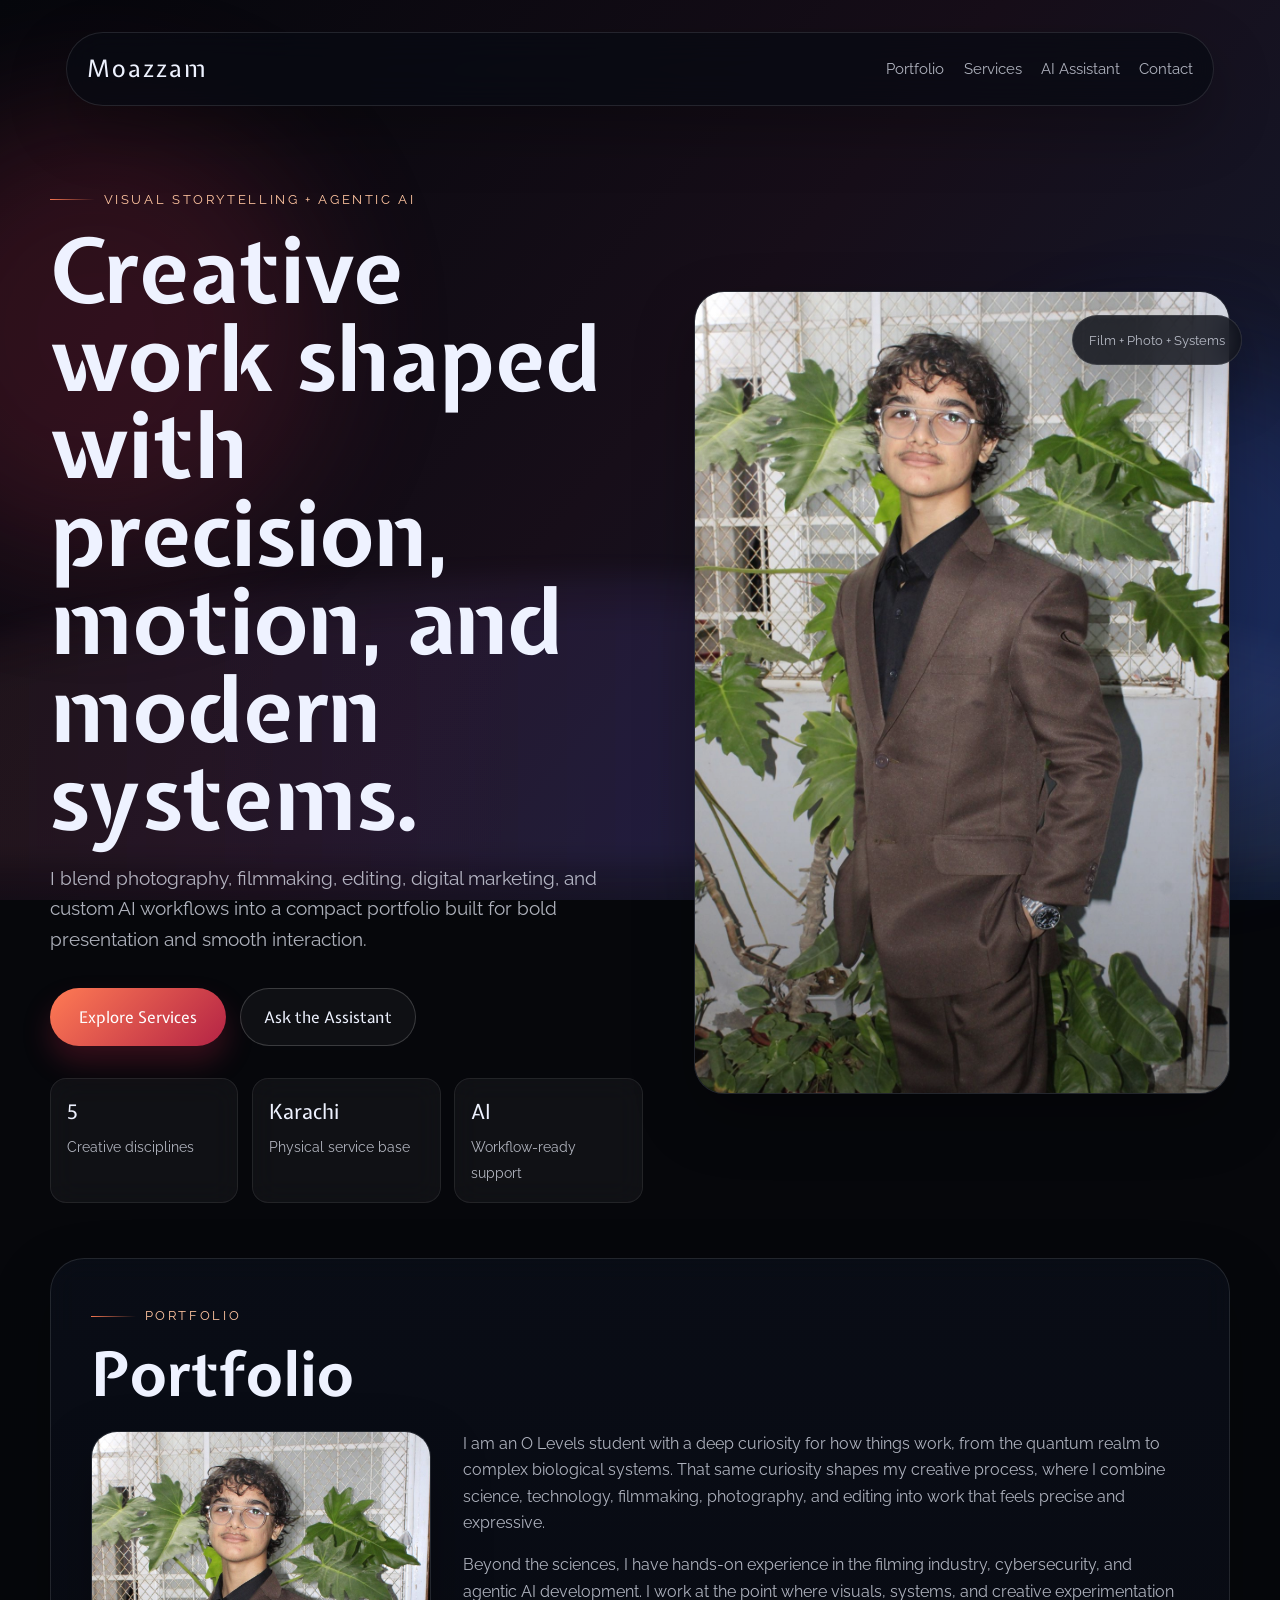
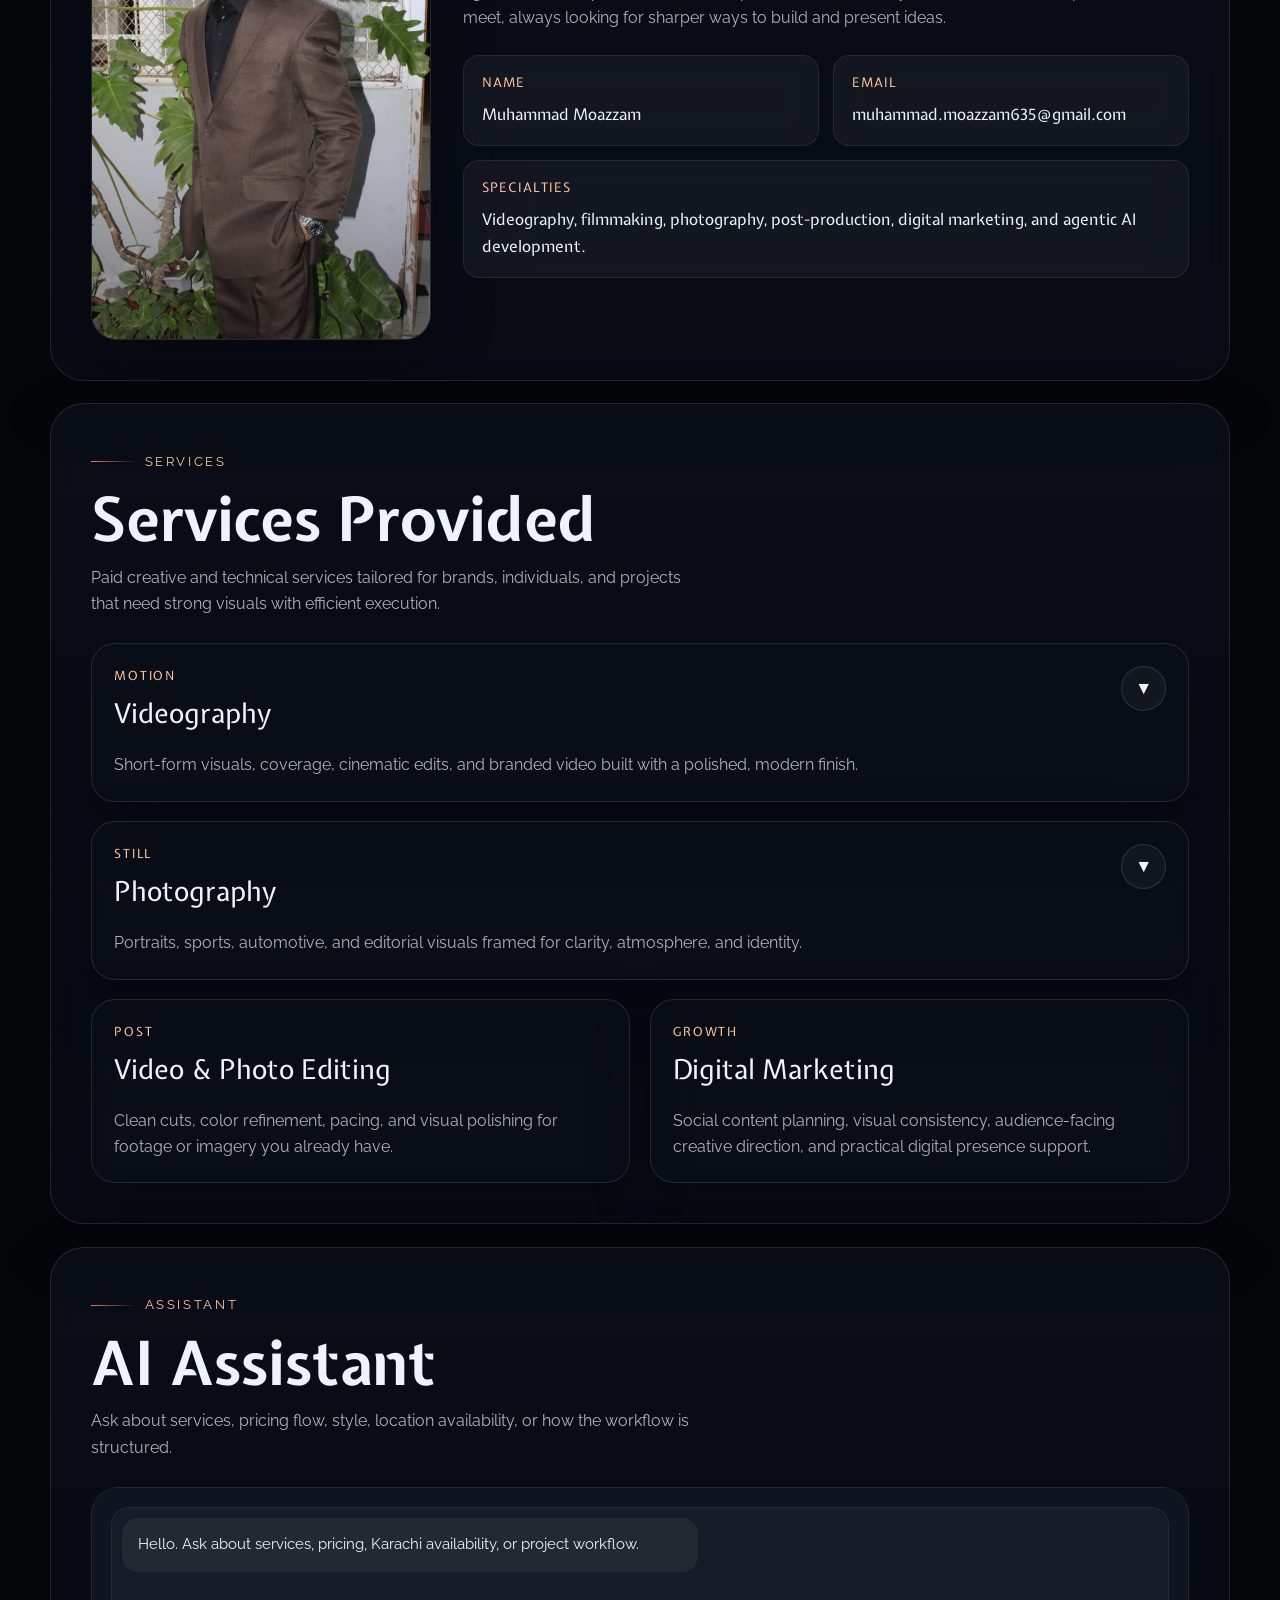
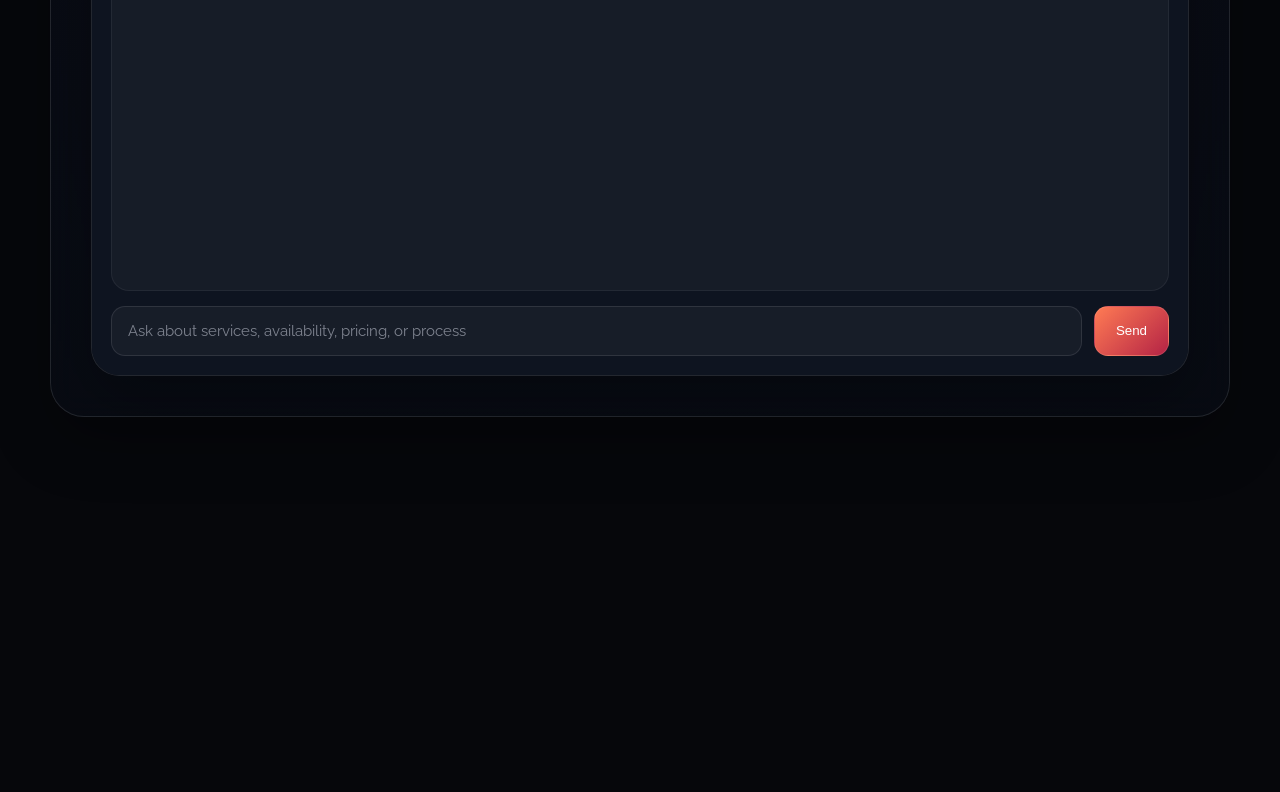
==== commit 3e4c8ade: "fix: tighten service layout and clean hero markup" ====
--- a/web2/index.html
+++ b/web2/index.html
@@ -33,7 +33,7 @@
             <div class="hero-copy">
                 <p class="eyebrow">Visual Storytelling + Agentic AI</p>
                 <h1>Creative work shaped with precision, motion, and modern systems.</h1>
-                <p class="hero-text">Muhammad Moazzam blends photography, filmmaking, editing, digital marketing, and custom AI workflows into a compact portfolio built for bold presentation and smooth interaction.</p>
+                <p class="hero-text">I blend photography, filmmaking, editing, digital marketing, and custom AI workflows into a compact portfolio built for bold presentation and smooth interaction.</p>
                 <div class="hero-actions">
                     <a href="#services" class="button button-primary">Explore Services</a>
                     <a href="#ai-assistant" class="button button-secondary">Ask the Assistant</a>
@@ -44,7 +44,7 @@
                         <span class="metric-label">Creative disciplines</span>
                     </div>
                     <div class="metric-card">
-                        <span class="metric-value">Krachi</span>
+                        <span class="metric-value">Karachi</span>
                         <span class="metric-label">Physical service base</span>
                     </div>
                     <div class="metric-card">
@@ -53,12 +53,11 @@
                     </div>
                 </div>
             </div>
-            <div class="hero-visual tilt-shell" data-tilt-intensity="6">
+            <div class="hero-visual tilt-shell" data-tilt-intensity="2.6">
                 <div class="hero-image-panel">
                     <img src="profile.jpg" alt="Muhammad Moazzam portrait">
                 </div>
                 <div class="floating-badge badge-top">Film + Photo + Systems</div>
-                <div class="floating-badge badge-bottom">Responsive visual portfolio</div>
             </div>
         </div>
     </header>
@@ -71,7 +70,7 @@
             </div>
 
             <div class="portfolio-layout">
-                <div class="profile-image-box tilt-shell" data-tilt-intensity="5">
+                <div class="profile-image-box tilt-shell" data-tilt-intensity="2.2">
                     <img src="profile.jpg" alt="Muhammad Moazzam">
                 </div>
 
@@ -105,7 +104,7 @@
             </div>
 
             <div class="services-grid">
-                <article class="service-card tilt-shell" id="videography-card" data-tilt-intensity="4">
+                <article class="service-card service-card-feature tilt-shell" id="videography-card" data-tilt-intensity="1.8">
                     <div class="service-header">
                         <div>
                             <span class="service-kicker">Motion</span>
@@ -115,27 +114,29 @@
                     </div>
                     <p class="service-summary">Short-form visuals, coverage, cinematic edits, and branded video built with a polished, modern finish.</p>
                     <div class="service-panel" id="videography-panel">
-                        <div class="media-stage" id="video-container">
-                            <video id="videography-video" controls preload="none">
-                                <source src="video.mp4" type="video/mp4">
-                            </video>
-                            <p id="video-placeholder">Video will appear here once uploaded.</p>
-                        </div>
-                        <p class="panel-copy">A preview area for finished work, edits, and publicly showcased projects, with more pieces being added over time.</p>
-                        <div class="service-note-stack">
-                            <div class="service-note">
-                                <span class="service-note-label">Physical availability</span>
-                                <span class="service-note-text">Currently available in Krachi, Pakistan for on-site videography work.</span>
-                            </div>
-                            <div class="service-note service-note-subtle">
-                                <span class="service-note-label">Remote support</span>
-                                <span class="service-note-text">Planning, direction, edits, and consultation can still be discussed remotely.</span>
-                            </div>
-                        </div>
-                    </div>
-                </article>
-
-                <article class="service-card tilt-shell" id="photography-card" data-tilt-intensity="4">
+                        <div>
+                            <div class="media-stage" id="video-container">
+                                <video id="videography-video" controls preload="none">
+                                    <source src="video.mp4" type="video/mp4">
+                                </video>
+                                <p id="video-placeholder">Video will appear here once uploaded.</p>
+                            </div>
+                            <p class="panel-copy">A preview area for finished work, edits, and publicly showcased projects, with more pieces being added over time.</p>
+                            <div class="service-note-stack">
+                                <div class="service-note">
+                                    <span class="service-note-label">Physical availability</span>
+                                    <span class="service-note-text">Currently available in Karachi, Pakistan for on-site videography work.</span>
+                                </div>
+                                <div class="service-note service-note-subtle">
+                                    <span class="service-note-label">Remote support</span>
+                                    <span class="service-note-text">Planning, direction, edits, and consultation can still be discussed remotely.</span>
+                                </div>
+                            </div>
+                        </div>
+                    </div>
+                </article>
+
+                <article class="service-card service-card-feature tilt-shell" id="photography-card" data-tilt-intensity="1.8">
                     <div class="service-header">
                         <div>
                             <span class="service-kicker">Still</span>
@@ -145,60 +146,62 @@
                     </div>
                     <p class="service-summary">Portraits, sports, automotive, and editorial visuals framed for clarity, atmosphere, and identity.</p>
                     <div class="service-panel" id="photography-panel">
-                        <p class="panel-copy">A selection of DSLR photography across modelling, sports, automotive, and other visual studies.</p>
-
-                        <div class="service-note-stack service-note-stack-tight">
-                            <div class="service-note">
-                                <span class="service-note-label">Physical availability</span>
-                                <span class="service-note-text">On-site photography bookings are currently available in Krachi, Pakistan only.</span>
-                            </div>
-                        </div>
-
-                        <div class="photo-category">
-                            <h4>Modelling Photography</h4>
-                            <div class="photo-carousel" id="modelling-carousel">
-                                <img src="IMG_20240312_231345_449.jpg" alt="Modelling Photo 1" loading="lazy">
-                                <img src="IMG_20240312_231345_529.jpg" alt="Modelling Photo 2" loading="lazy">
-                                <img src="IMG_3453-1.jpg" alt="Modelling Photo 3" loading="lazy">
-                                <img src="IMG_3454-2.jpg" alt="Modelling Photo 4" loading="lazy">
-                                <button class="prev" type="button" aria-label="Previous modelling photo">&lt;</button>
-                                <button class="next" type="button" aria-label="Next modelling photo">&gt;</button>
-                            </div>
-                        </div>
-
-                        <div class="photo-category">
-                            <h4>Sports Photography</h4>
-                            <div class="photo-carousel" id="sports-carousel">
-                                <img src="IMG_20240127_220705_021.jpg" alt="Sports Photo 1" loading="lazy">
-                                <img src="IMG_20240127_220705_130.jpg" alt="Sports Photo 2" loading="lazy">
-                                <button class="prev" type="button" aria-label="Previous sports photo">&lt;</button>
-                                <button class="next" type="button" aria-label="Next sports photo">&gt;</button>
-                            </div>
-                        </div>
-
-                        <div class="photo-category">
-                            <h4>Automotive Photography</h4>
-                            <div class="photo-carousel" id="automotive-carousel">
-                                <img src="IMG_20240414_153317_776.jpg" alt="Automotive Photo 1" loading="lazy">
-                                <img src="IMG_20240523_140515_609.jpg" alt="Automotive Photo 2" loading="lazy">
-                                <button class="prev" type="button" aria-label="Previous automotive photo">&lt;</button>
-                                <button class="next" type="button" aria-label="Next automotive photo">&gt;</button>
-                            </div>
-                        </div>
-
-                        <div class="photo-category">
-                            <h4>Others</h4>
-                            <div class="photo-carousel" id="others-carousel">
-                                <img src="20260301_163351.jpg" alt="Other Photo 1" loading="lazy">
-                                <img src="IMG_3364.jpg" alt="Other Photo 2" loading="lazy">
-                                <button class="prev" type="button" aria-label="Previous other photo">&lt;</button>
-                                <button class="next" type="button" aria-label="Next other photo">&gt;</button>
-                            </div>
-                        </div>
-                    </div>
-                </article>
-
-                <article class="service-card tilt-shell service-card-static" data-tilt-intensity="3">
+                        <div>
+                            <p class="panel-copy">A selection of DSLR photography across modelling, sports, automotive, and other visual studies.</p>
+
+                            <div class="service-note-stack service-note-stack-tight">
+                                <div class="service-note">
+                                    <span class="service-note-label">Physical availability</span>
+                                    <span class="service-note-text">On-site photography bookings are currently available in Karachi, Pakistan only.</span>
+                                </div>
+                            </div>
+
+                            <div class="photo-category">
+                                <h4>Modelling Photography</h4>
+                                <div class="photo-carousel" id="modelling-carousel">
+                                    <img src="IMG_20240312_231345_449.jpg" alt="Modelling Photo 1" loading="lazy">
+                                    <img src="IMG_20240312_231345_529.jpg" alt="Modelling Photo 2" loading="lazy">
+                                    <img src="IMG_3453-1.jpg" alt="Modelling Photo 3" loading="lazy">
+                                    <img src="IMG_3454-2.jpg" alt="Modelling Photo 4" loading="lazy">
+                                    <button class="prev" type="button" aria-label="Previous modelling photo">&lt;</button>
+                                    <button class="next" type="button" aria-label="Next modelling photo">&gt;</button>
+                                </div>
+                            </div>
+
+                            <div class="photo-category">
+                                <h4>Sports Photography</h4>
+                                <div class="photo-carousel" id="sports-carousel">
+                                    <img src="IMG_20240127_220705_021.jpg" alt="Sports Photo 1" loading="lazy">
+                                    <img src="IMG_20240127_220705_130.jpg" alt="Sports Photo 2" loading="lazy">
+                                    <button class="prev" type="button" aria-label="Previous sports photo">&lt;</button>
+                                    <button class="next" type="button" aria-label="Next sports photo">&gt;</button>
+                                </div>
+                            </div>
+
+                            <div class="photo-category">
+                                <h4>Automotive Photography</h4>
+                                <div class="photo-carousel" id="automotive-carousel">
+                                    <img src="IMG_20240414_153317_776.jpg" alt="Automotive Photo 1" loading="lazy">
+                                    <img src="IMG_20240523_140515_609.jpg" alt="Automotive Photo 2" loading="lazy">
+                                    <button class="prev" type="button" aria-label="Previous automotive photo">&lt;</button>
+                                    <button class="next" type="button" aria-label="Next automotive photo">&gt;</button>
+                                </div>
+                            </div>
+
+                            <div class="photo-category">
+                                <h4>Others</h4>
+                                <div class="photo-carousel" id="others-carousel">
+                                    <img src="20260301_163351.jpg" alt="Other Photo 1" loading="lazy">
+                                    <img src="IMG_3364.jpg" alt="Other Photo 2" loading="lazy">
+                                    <button class="prev" type="button" aria-label="Previous other photo">&lt;</button>
+                                    <button class="next" type="button" aria-label="Next other photo">&gt;</button>
+                                </div>
+                            </div>
+                        </div>
+                    </div>
+                </article>
+
+                <article class="service-card tilt-shell service-card-static" data-tilt-intensity="1.6">
                     <div class="service-header service-header-static">
                         <div>
                             <span class="service-kicker">Post</span>
@@ -208,7 +211,7 @@
                     <p class="service-summary">Clean cuts, color refinement, pacing, and visual polishing for footage or imagery you already have.</p>
                 </article>
 
-                <article class="service-card tilt-shell service-card-static" data-tilt-intensity="3">
+                <article class="service-card tilt-shell service-card-static" data-tilt-intensity="1.6">
                     <div class="service-header service-header-static">
                         <div>
                             <span class="service-kicker">Growth</span>
@@ -227,7 +230,7 @@
                 <p class="section-intro">Ask about services, pricing flow, style, location availability, or how the workflow is structured.</p>
             </div>
 
-            <div class="chat-shell tilt-shell" data-tilt-intensity="3">
+            <div class="chat-shell tilt-shell" data-tilt-intensity="1.5">
                 <div class="chat-container">
                     <div id="chat-messages" class="chat-messages"></div>
                     <div class="chat-input-container">
@@ -269,146 +272,3 @@
     <script src="script.js"></script>
 </body>
 </html>
-<!DOCTYPE html>
-<html lang="en">
-<head>
-    <meta charset="UTF-8">
-    <meta name="viewport" content="width=device-width, initial-scale=1.0">
-    <title>Muhammad Moazzam Portfolio</title>
-    <link rel="preconnect" href="https://fonts.googleapis.com">
-    <link rel="preconnect" href="https://fonts.gstatic.com" crossorigin>
-    <link href="https://fonts.googleapis.com/css2?family=Expletus+Sans:wght@400;500;600;700&display=swap" rel="stylesheet">
-    <meta name="api-base-url" content="https://fc9c77e1-8772-4f78-bcbe-0a9c7b51f913-00-um5ke8vial1g.sisko.replit.dev:8000">
-    <link rel="stylesheet" href="styles.css">
-</head>
-<body>
-    <header id="hero">
-        <nav>
-            <div class="logo">Moazzam</div>
-            <div class="menu-toggle">☰</div>
-            <ul class="nav-links">
-                <li><a href="#portfolio">Portfolio</a></li>
-                <li><a href="#services">Services Provided</a></li>
-                <li><a href="#ai-assistant">AI Assistant</a></li>
-                <li><a href="#contact">Contact &amp; Socials</a></li>
-            </ul>
-        </nav>
-        <div class="hero-image"></div>
-        <div class="hero-overlay"></div>
-    </header>
-
-    <main>
-        <section id="portfolio" class="section">
-            <h2 id="typing-title"></h2>
-            <div class="portfolio-intro">
-                <div class="profile-image-box">
-                    <img src="profile.jpg" alt="Muhammad Moazzam">
-                </div>
-                <div class="intro-text">
-                    <p>I am an O Levels student with a deep passion for understanding how things work—from the quantum realm to complex biological systems. Excelling in Physics, Mathematics, and Biology has given me a strong foundation to explore the applications of quantum physics and molecular biology in building a sustainable future. Beyond the sciences, I am a tech enthusiast and creative, with hands-on experience in the filming industry, cybersecurity, and developing agentic AI. I thrive at the intersection of science, technology, and creativity, always looking for ways to innovate and solve real-world problems.</p>
-                </div>
-            </div>
-            <p>Name: Muhammad Moazzam</p>
-            <p>Email: <a href="mailto:muhammad.moazzam635@gmail.com">muhammad.moazzam635@gmail.com</a></p>
-            <p>Specialties: Videography, Film Making, Photography, video and photo editing, agentic ai development, Digital marketing</p>
-            <p>I am an artist and a creator managing my own social media presence on Instagram &amp; Facebook. I specialize in photography, filmmaking, and video editing, and have built a custom AI agent to enhance my creative workflow.</p>
-        </section>
-
-        <section id="services" class="section">
-            <h2>Services Provided</h2>
-            <p>All services are paid. Email for quotation and to avail these services now.</p>
-            <div class="services-grid">
-                <div class="service-card" id="videography-card">
-                    <div class="service-header">
-                        <span>Videography</span>
-                        <button class="expand-arrow" aria-expanded="false" aria-controls="videography-panel">&#9660;</button>
-                    </div>
-                    <div class="service-panel" id="videography-panel">
-                        <div id="video-container" style="background: #1a1a1a; padding: 20px; border-radius: 8px; text-align: center; margin-bottom: 15px;">
-                            <video id="videography-video" controls preload="none" style="width: 100%; max-height: 400px; display: none;">
-                                <source src="video.mp4" type="video/mp4">
-                            </video>
-                            <p id="video-placeholder" style="color: #999; padding: 40px 20px; margin: 0;">📹 Video file will be displayed here once uploaded</p>
-                        </div>
-                        <p>This is one of my finalized projects with some editing which have been publicly showcased and there are many more projects upcoming.</p>
-                    </div>
-                </div>
-                <div class="service-card" id="photography-card">
-                    <div class="service-header">
-                        <span>Photography</span>
-                        <button class="expand-arrow" aria-expanded="false" aria-controls="photography-panel">&#9660;</button>
-                    </div>
-                    <div class="service-panel" id="photography-panel">
-                        <p>These are some of the photographs which I took using my DSLR.</p>
-                        <div class="photo-category">
-                            <h4>Modelling Photography</h4>
-                            <div class="photo-carousel" id="modelling-carousel">
-                                <img src="IMG_20240312_231345_449.jpg" alt="Modelling Photo 1" loading="lazy">
-                                <img src="IMG_20240312_231345_529.jpg" alt="Modelling Photo 2" loading="lazy">
-                                <img src="IMG_3453-1.jpg" alt="Modelling Photo 3" loading="lazy">
-                                <img src="IMG_3454-2.jpg" alt="Modelling Photo 4" loading="lazy">
-                                <button class="prev">&lt;</button>
-                                <button class="next">&gt;</button>
-                            </div>
-                        </div>
-                        <div class="photo-category">
-                            <h4>Sports Photography</h4>
-                            <div class="photo-carousel" id="sports-carousel">
-                                <img src="IMG_20240127_220705_021.jpg" alt="Sports Photo 1" loading="lazy">
-                                <img src="IMG_20240127_220705_130.jpg" alt="Sports Photo 2" loading="lazy">
-                                <button class="prev">&lt;</button>
-                                <button class="next">&gt;</button>
-                            </div>
-                        </div>
-                        <div class="photo-category">
-                            <h4>Automotive Photography</h4>
-                            <div class="photo-carousel" id="automotive-carousel">
-                                <img src="IMG_20240414_153317_776.jpg" alt="Automotive Photo 1" loading="lazy">
-                                <img src="IMG_20240523_140515_609.jpg" alt="Automotive Photo 2" loading="lazy">
-                                <button class="prev">&lt;</button>
-                                <button class="next">&gt;</button>
-                            </div>
-                        </div>
-                        <div class="photo-category">
-                            <h4>Others</h4>
-                            <div class="photo-carousel" id="others-carousel">
-                                <img src="20260301_163351.jpg" alt="Other Photo 1" loading="lazy">
-                                <img src="IMG_3364.jpg" alt="Other Photo 2" loading="lazy">
-                                <button class="prev">&lt;</button>
-                                <button class="next">&gt;</button>
-                            </div>
-                        </div>
-                    </div>
-                </div>
-                <div class="service-card">Video &amp; Photo Editing</div>
-                <div class="service-card">Digital Marketing</div>
-            </div>
-        </section>
-
-        <section id="ai-assistant" class="section">
-            <h2>AI Assistant</h2>
-            <p>Chat with my AI assistant to learn more about my services and portfolio!</p>
-            <div class="chat-container">
-                <div id="chat-messages" class="chat-messages"></div>
-                <div class="chat-input-container">
-                    <input type="text" id="chat-input" placeholder="Ask me anything about my services..." />
-                    <button id="send-button">Send</button>
-                </div>
-            </div>
-        </section>
-
-        <section id="contact" class="section">
-            <h2>Contact & Socials</h2>
-            <div class="contact-grid">
-                <a href="mailto:muhammad.moazzam635@gmail.com" class="contact-item" target="_blank"><span class="icon">📧</span>Email</a>
-                <a href="https://www.instagram.com/mox.shots/" class="contact-item" target="_blank"><span class="icon">📷</span>Instagram</a>
-                <a href="https://www.facebook.com/profile.php?id=61560097457858" class="contact-item" target="_blank"><span class="icon">📘</span>Facebook</a>
-                <a href="https://www.linkedin.com/in/muhammad-moazzam-230143372/" class="contact-item" target="_blank"><span class="icon">💼</span>LinkedIn</a>
-            </div>
-            <p>Visit my socials, or directly contact me through my E-mail.</p>
-        </section>
-    </main>
-
-    <script src="script.js"></script>
-</body>
-</html>
--- a/web2/styles.css
+++ b/web2/styles.css
@@ -377,14 +377,9 @@
     right: -0.75rem;
 }
 
-.badge-bottom {
-    bottom: 1.5rem;
-    left: -0.75rem;
-}
-
 main {
     width: min(calc(100% - 2rem), var(--site-width));
-    margin: 0 auto 5rem;
+    margin: 0 auto 1.5rem;
 }
 
 .section {
@@ -477,15 +472,21 @@
 
 .services-grid {
     display: grid;
-    grid-template-columns: repeat(2, minmax(0, 1fr));
+    grid-template-columns: repeat(12, minmax(0, 1fr));
     gap: 1.2rem;
+    align-items: start;
 }
 
 .service-card {
+    grid-column: span 6;
     padding: 1.4rem;
     border-radius: 24px;
     transform-style: preserve-3d;
     transition: transform 0.24s ease, border-color 0.24s ease, box-shadow 0.24s ease;
+}
+
+.service-card-feature {
+    grid-column: 1 / -1;
 }
 
 .service-card:hover,
@@ -564,7 +565,7 @@
 .service-panel.expanded {
     grid-template-rows: 1fr;
     opacity: 1;
-    margin-top: 1.2rem;
+    margin-top: 1rem;
 }
 
 .service-panel.expanded > .media-stage,
@@ -637,7 +638,7 @@
 }
 
 .photo-category + .photo-category {
-    margin-top: 1.3rem;
+    margin-top: 1rem;
 }
 
 .photo-category h4 {
@@ -647,10 +648,12 @@
 
 .photo-carousel {
     position: relative;
-    min-height: 16rem;
+    min-height: 13.5rem;
     display: flex;
     align-items: center;
     justify-content: center;
+    width: min(100%, 760px);
+    margin: 0 auto;
     padding: 0.75rem 3rem;
     border-radius: 20px;
     border: 1px solid rgba(255, 255, 255, 0.08);
@@ -659,7 +662,7 @@
 
 .photo-carousel img {
     width: 100%;
-    height: clamp(15rem, 36vw, 24rem);
+    height: clamp(12rem, 30vw, 18rem);
     border-radius: 16px;
     object-fit: cover;
     box-shadow: 0 18px 35px rgba(0, 0, 0, 0.28);
@@ -778,6 +781,10 @@
     gap: 1rem;
 }
 
+#contact {
+    margin-bottom: 0;
+}
+
 .contact-item {
     display: flex;
     align-items: center;
@@ -849,8 +856,11 @@
 @media (max-width: 1080px) {
     .hero-frame,
     .portfolio-layout,
-    .services-grid,
     .contact-grid {
+        grid-template-columns: 1fr;
+    }
+
+    .services-grid {
         grid-template-columns: 1fr;
     }
 
@@ -954,7 +964,7 @@
     }
 
     .photo-carousel img {
-        height: 13rem;
+        height: 11rem;
     }
 }
 
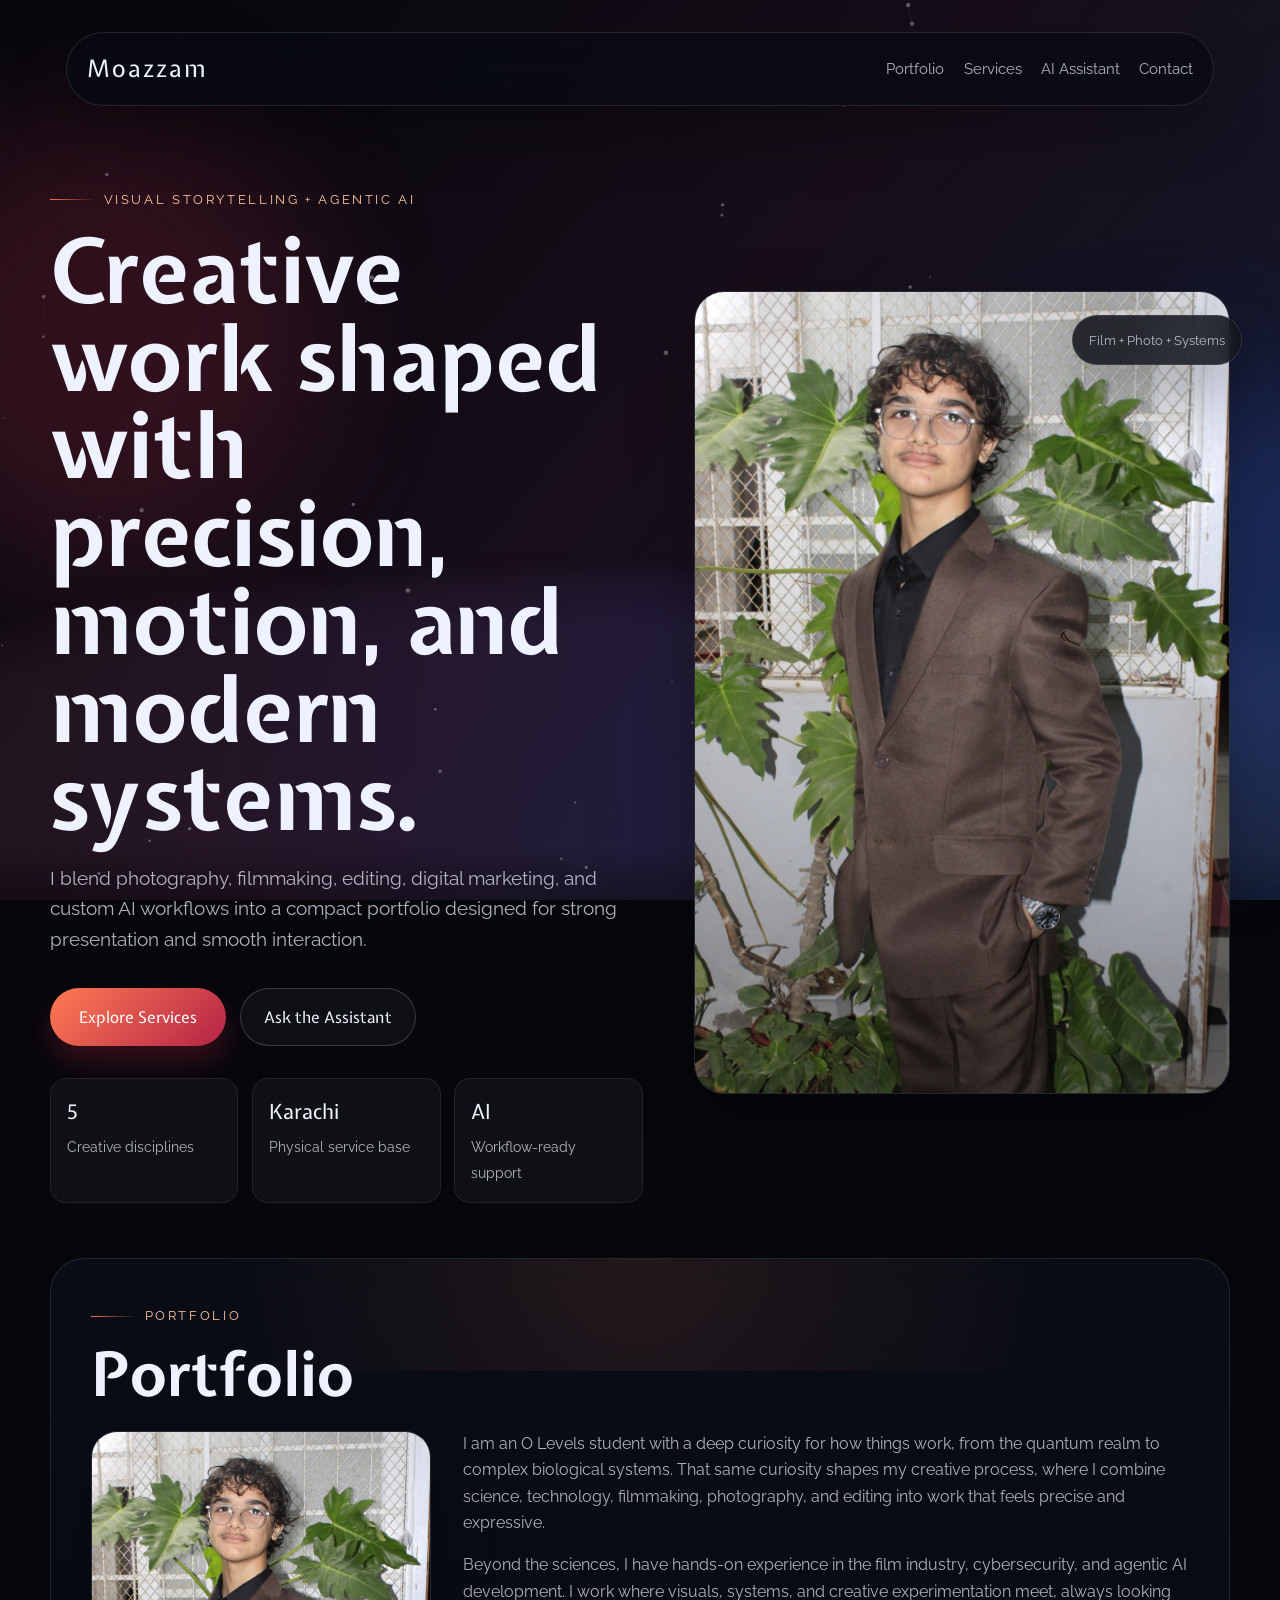
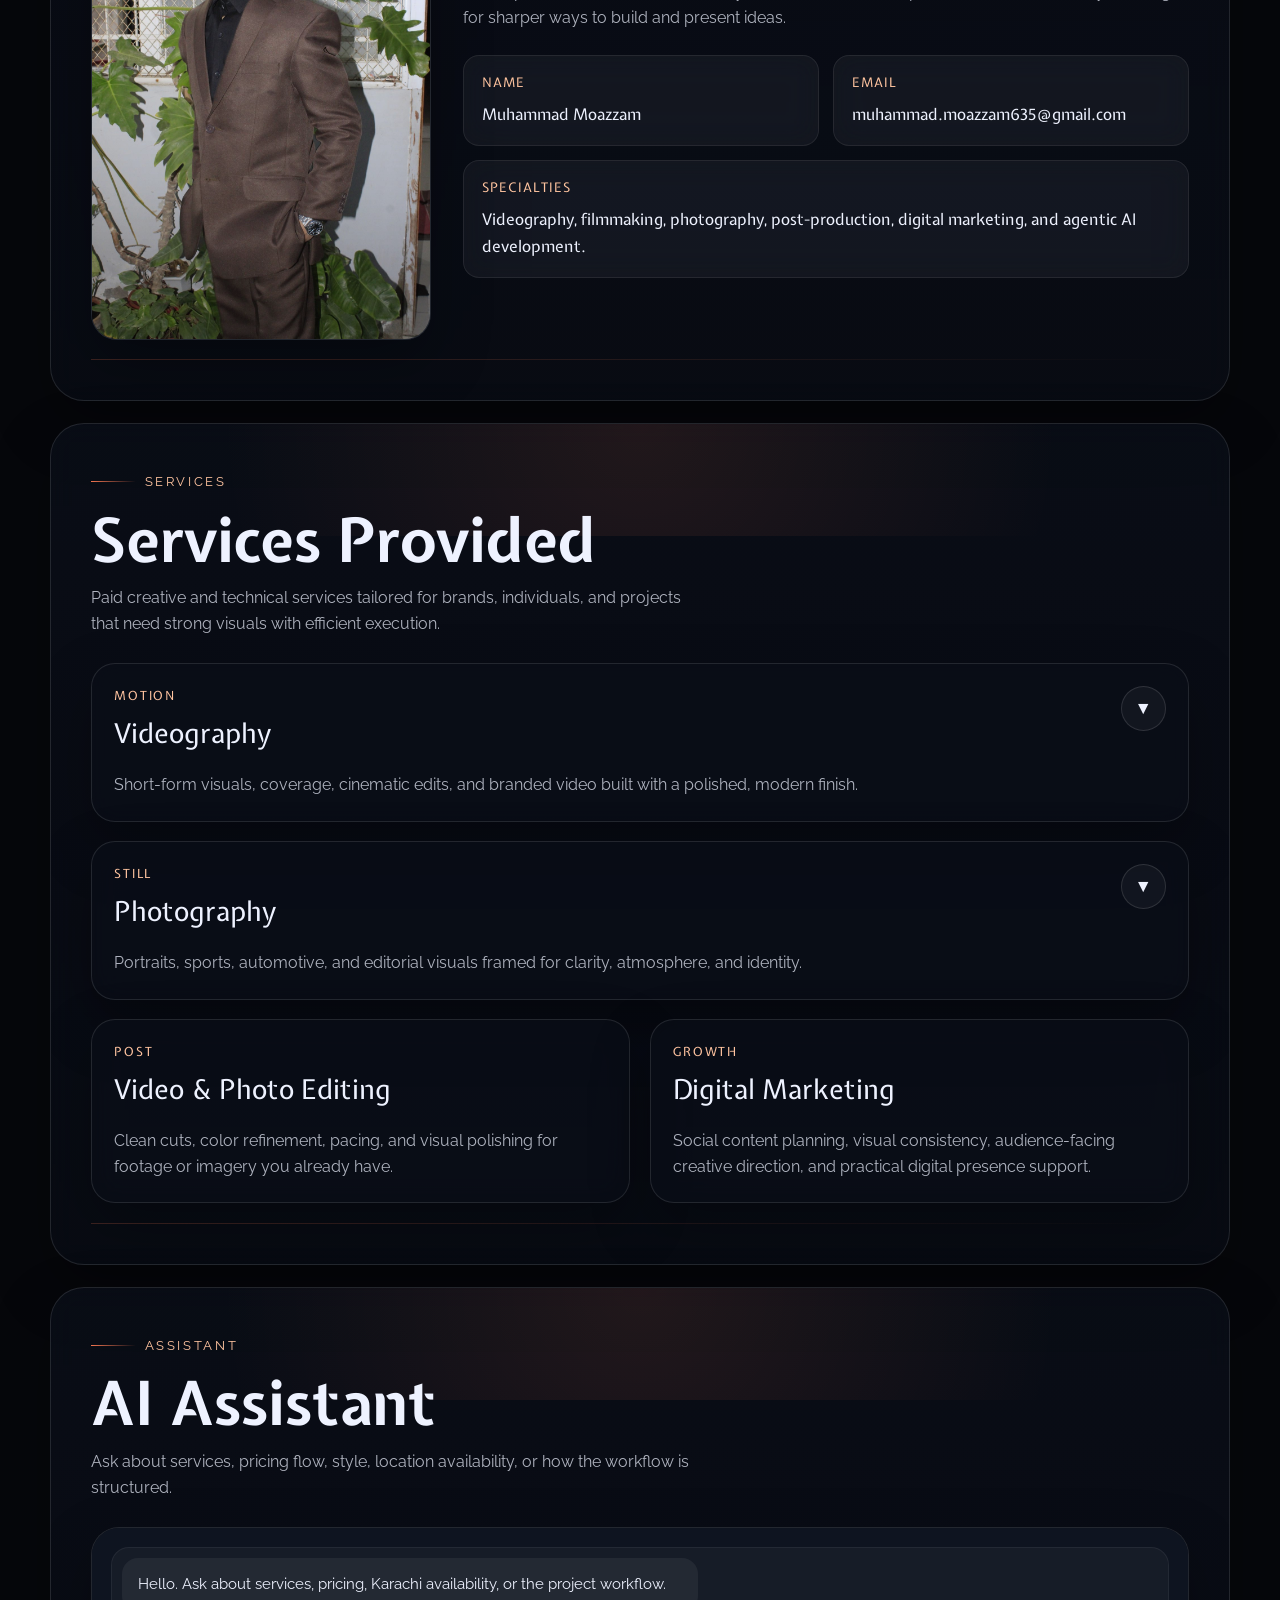
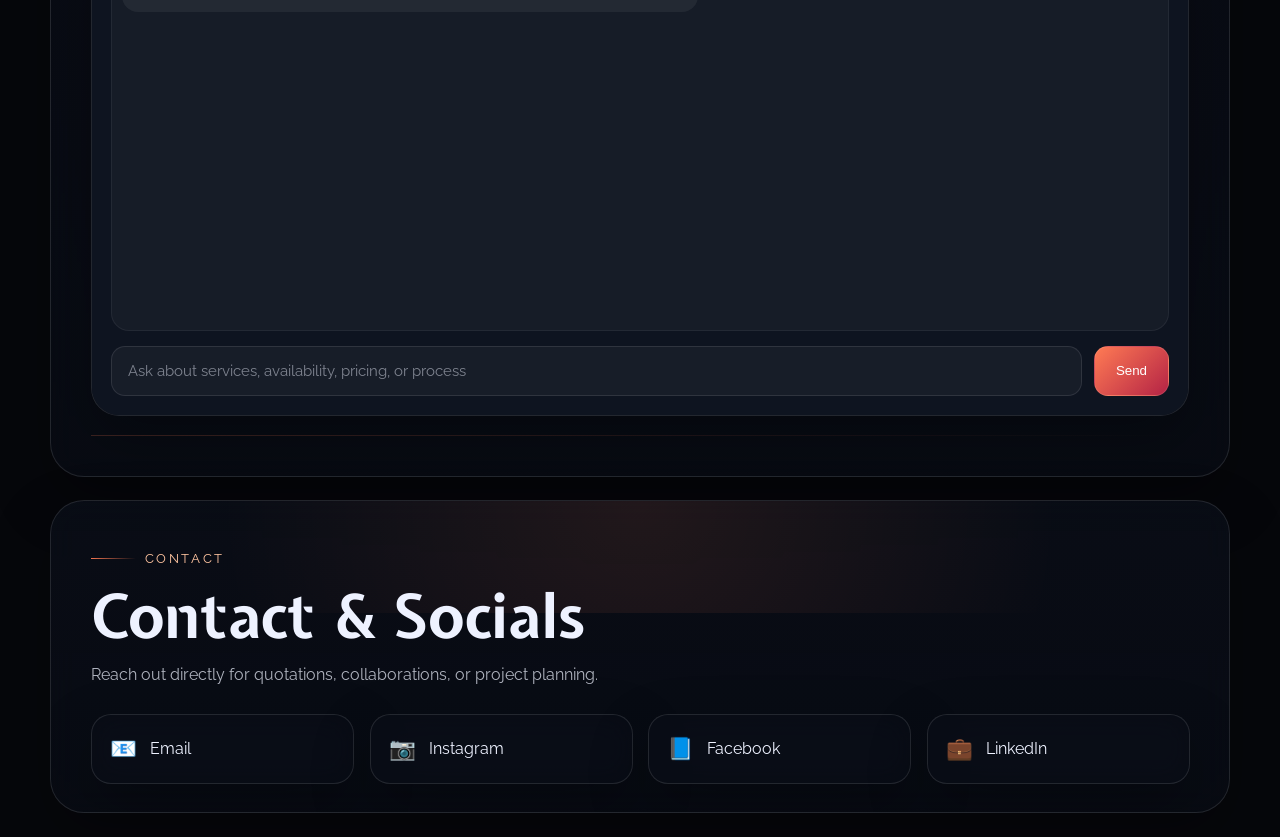
==== commit 99b5e897: "Fix gallery carousel and refine responsive portfolio layout" ====
--- a/web2/index.html
+++ b/web2/index.html
@@ -33,7 +33,7 @@
             <div class="hero-copy">
                 <p class="eyebrow">Visual Storytelling + Agentic AI</p>
                 <h1>Creative work shaped with precision, motion, and modern systems.</h1>
-                <p class="hero-text">I blend photography, filmmaking, editing, digital marketing, and custom AI workflows into a compact portfolio built for bold presentation and smooth interaction.</p>
+                <p class="hero-text">I blend photography, filmmaking, editing, digital marketing, and custom AI workflows into a compact portfolio designed for strong presentation and smooth interaction.</p>
                 <div class="hero-actions">
                     <a href="#services" class="button button-primary">Explore Services</a>
                     <a href="#ai-assistant" class="button button-secondary">Ask the Assistant</a>
@@ -76,7 +76,7 @@
 
                 <div class="portfolio-content">
                     <p>I am an O Levels student with a deep curiosity for how things work, from the quantum realm to complex biological systems. That same curiosity shapes my creative process, where I combine science, technology, filmmaking, photography, and editing into work that feels precise and expressive.</p>
-                    <p>Beyond the sciences, I have hands-on experience in the filming industry, cybersecurity, and agentic AI development. I work at the point where visuals, systems, and creative experimentation meet, always looking for sharper ways to build and present ideas.</p>
+                    <p>Beyond the sciences, I have hands-on experience in the film industry, cybersecurity, and agentic AI development. I work where visuals, systems, and creative experimentation meet, always looking for sharper ways to build and present ideas.</p>
 
                     <div class="detail-grid">
                         <div class="detail-card">
@@ -114,7 +114,7 @@
                     </div>
                     <p class="service-summary">Short-form visuals, coverage, cinematic edits, and branded video built with a polished, modern finish.</p>
                     <div class="service-panel" id="videography-panel">
-                        <div>
+                        <div class="service-panel-content">
                             <div class="media-stage" id="video-container">
                                 <video id="videography-video" controls preload="none">
                                     <source src="video.mp4" type="video/mp4">
@@ -146,8 +146,8 @@
                     </div>
                     <p class="service-summary">Portraits, sports, automotive, and editorial visuals framed for clarity, atmosphere, and identity.</p>
                     <div class="service-panel" id="photography-panel">
-                        <div>
-                            <p class="panel-copy">A selection of DSLR photography across modelling, sports, automotive, and other visual studies.</p>
+                        <div class="service-panel-content">
+                            <p class="panel-copy">A curated selection of DSLR photography across modelling, sports, automotive, and other visual studies.</p>
 
                             <div class="service-note-stack service-note-stack-tight">
                                 <div class="service-note">
--- a/web2/styles.css
+++ b/web2/styles.css
@@ -145,6 +145,18 @@
     box-shadow: var(--shadow);
 }
 
+.panel-section::after {
+    content: '';
+    display: block;
+    height: 1px;
+    margin-top: 1.2rem;
+    background: linear-gradient(90deg, rgba(255, 123, 84, 0.22), rgba(255, 255, 255, 0));
+}
+
+#contact.panel-section::after {
+    display: none;
+}
+
 .logo,
 h1,
 h2,
@@ -394,6 +406,8 @@
 }
 
 .panel-section {
+    position: relative;
+    overflow: hidden;
     margin-top: 1.4rem;
     padding: clamp(1.5rem, 4vw, 2.5rem);
     border: 1px solid var(--border);
@@ -403,7 +417,18 @@
     box-shadow: var(--shadow);
 }
 
+.panel-section::before {
+    content: '';
+    position: absolute;
+    inset: 0 0 auto;
+    height: 7rem;
+    background: radial-gradient(circle at top, rgba(255, 123, 84, 0.1), transparent 70%);
+    pointer-events: none;
+}
+
 .section-heading {
+    position: relative;
+    z-index: 1;
     margin-bottom: 1.6rem;
 }
 
@@ -478,6 +503,7 @@
 }
 
 .service-card {
+    position: relative;
     grid-column: span 6;
     padding: 1.4rem;
     border-radius: 24px;
@@ -487,6 +513,10 @@
 
 .service-card-feature {
     grid-column: 1 / -1;
+}
+
+.service-card-static {
+    min-height: 100%;
 }
 
 .service-card:hover,
@@ -562,6 +592,11 @@
     overflow: hidden;
 }
 
+.service-panel-content {
+    display: grid;
+    gap: 1rem;
+}
+
 .service-panel.expanded {
     grid-template-rows: 1fr;
     opacity: 1;
@@ -644,6 +679,14 @@
 .photo-category h4 {
     font-size: 1.2rem;
     margin-bottom: 0.75rem;
+}
+
+.photo-category {
+    position: relative;
+    padding: 1rem;
+    border-radius: 22px;
+    border: 1px solid rgba(255, 255, 255, 0.08);
+    background: rgba(255, 255, 255, 0.025);
 }
 
 .photo-carousel {
@@ -654,13 +697,31 @@
     justify-content: center;
     width: min(100%, 760px);
     margin: 0 auto;
-    padding: 0.75rem 3rem;
+    padding: 0;
     border-radius: 20px;
     border: 1px solid rgba(255, 255, 255, 0.08);
     background: rgba(255, 255, 255, 0.03);
-}
-
-.photo-carousel img {
+    overflow: hidden;
+}
+
+.photo-track {
+    display: flex;
+    width: 100%;
+    height: 100%;
+    transition: transform 0.38s ease;
+}
+
+.photo-slide {
+    flex: 0 0 100%;
+    min-width: 100%;
+    display: flex;
+    align-items: center;
+    justify-content: center;
+    padding: 0.9rem 3.6rem;
+}
+
+.photo-slide img,
+.photo-carousel > img {
     width: 100%;
     height: clamp(12rem, 30vw, 18rem);
     border-radius: 16px;
@@ -680,6 +741,7 @@
     color: var(--text);
     cursor: pointer;
     transition: transform 0.24s ease, background 0.24s ease;
+    z-index: 2;
 }
 
 .photo-carousel button:hover,
@@ -693,6 +755,18 @@
 
 .photo-carousel .next {
     right: 0.8rem;
+}
+
+.photo-category::after {
+    content: '';
+    display: block;
+    margin-top: 0.9rem;
+    height: 1px;
+    background: linear-gradient(90deg, rgba(255, 123, 84, 0.18), rgba(255, 255, 255, 0));
+}
+
+.photo-category:last-child::after {
+    display: none;
 }
 
 .chat-shell {
@@ -783,6 +857,7 @@
 
 #contact {
     margin-bottom: 0;
+    padding-bottom: clamp(1.25rem, 3vw, 1.8rem);
 }
 
 .contact-item {
@@ -874,6 +949,10 @@
 
     .hero-image-panel {
         min-height: 24rem;
+    }
+
+    .service-card {
+        grid-column: 1 / -1;
     }
 
     .contact-grid {
@@ -923,10 +1002,19 @@
 
     .panel-section {
         border-radius: 26px;
+        padding: 1.2rem;
     }
 
     .hero-frame {
         padding-top: 1.5rem;
+    }
+
+    .service-card {
+        padding: 1.15rem;
+    }
+
+    .photo-category {
+        padding: 0.85rem;
     }
 }
 
@@ -960,11 +1048,29 @@
     }
 
     .photo-carousel {
-        padding-inline: 2.6rem;
-    }
-
-    .photo-carousel img {
+        width: 100%;
+    }
+
+    .photo-slide {
+        padding-inline: 2.9rem;
+    }
+
+    .photo-slide img,
+    .photo-carousel > img {
         height: 11rem;
+    }
+
+    .photo-carousel button {
+        width: 2.2rem;
+        height: 2.2rem;
+    }
+
+    .photo-carousel .prev {
+        left: 0.5rem;
+    }
+
+    .photo-carousel .next {
+        right: 0.5rem;
     }
 }
 
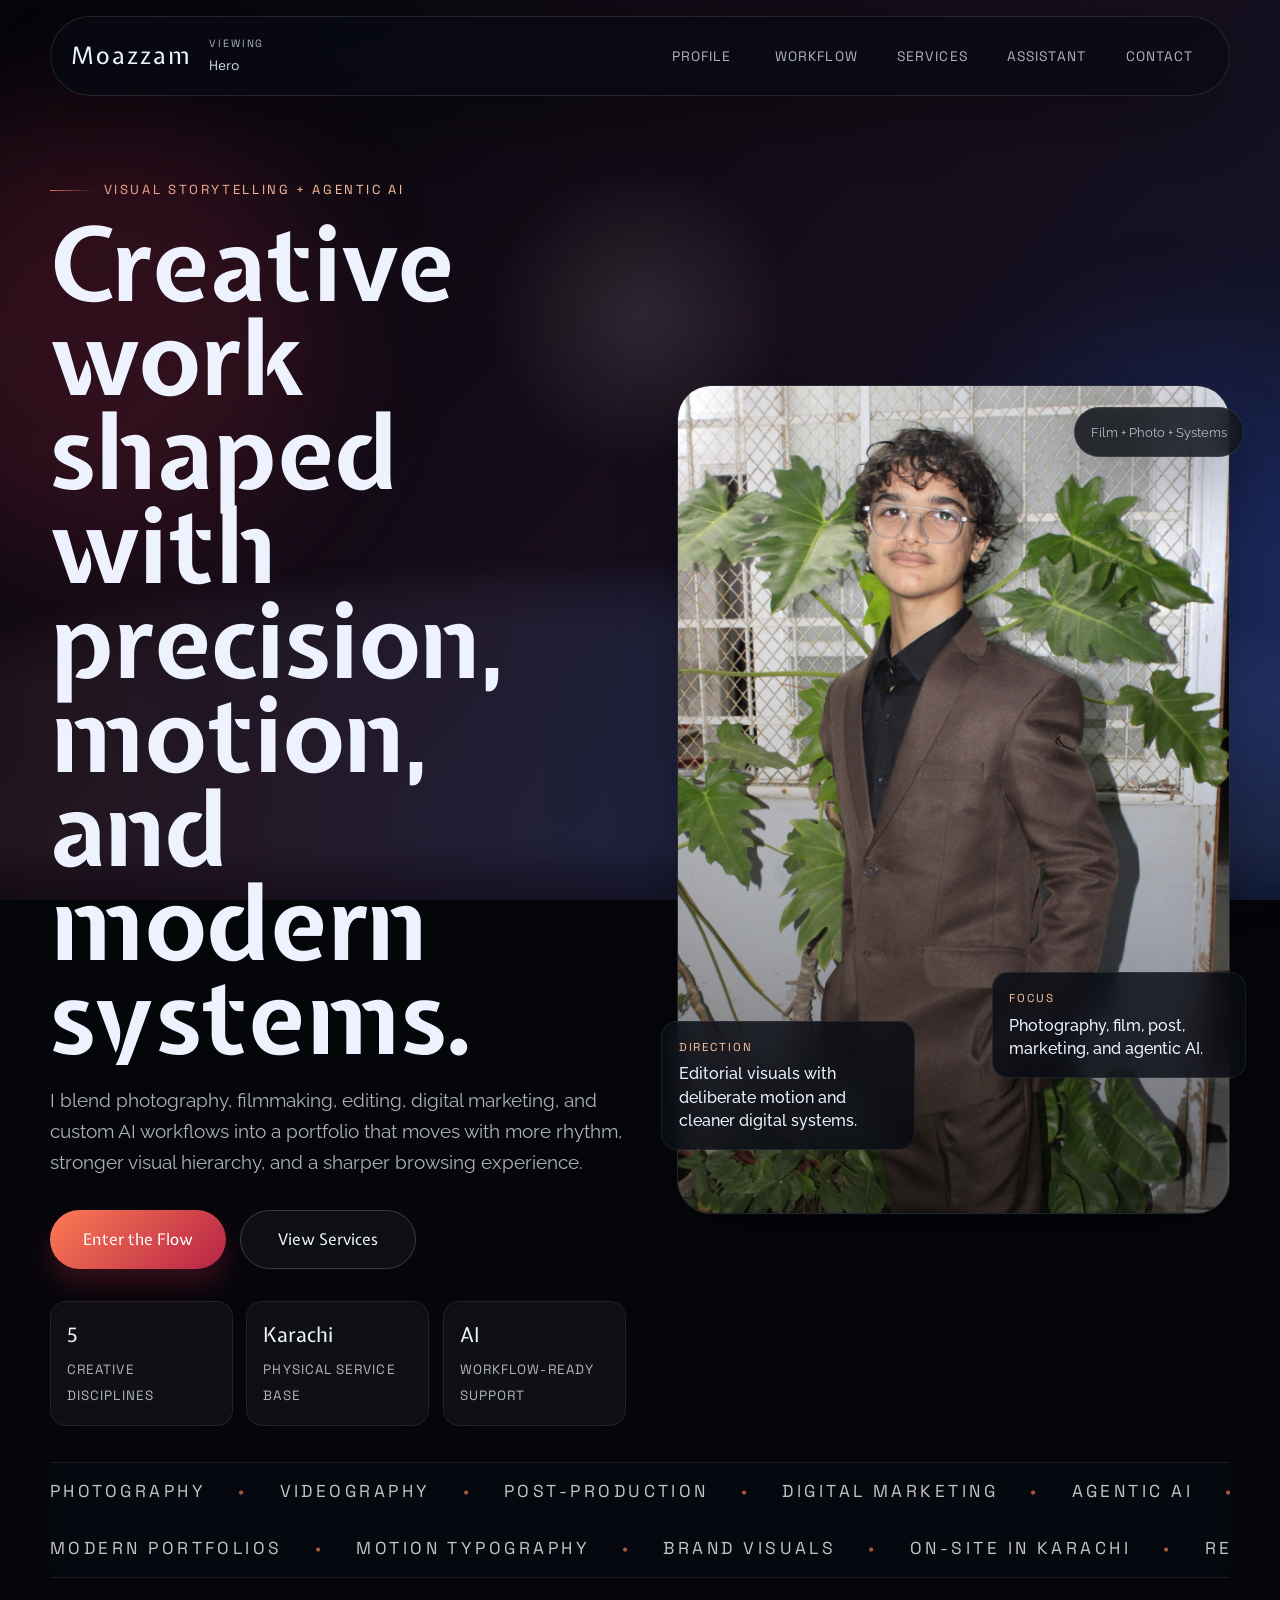
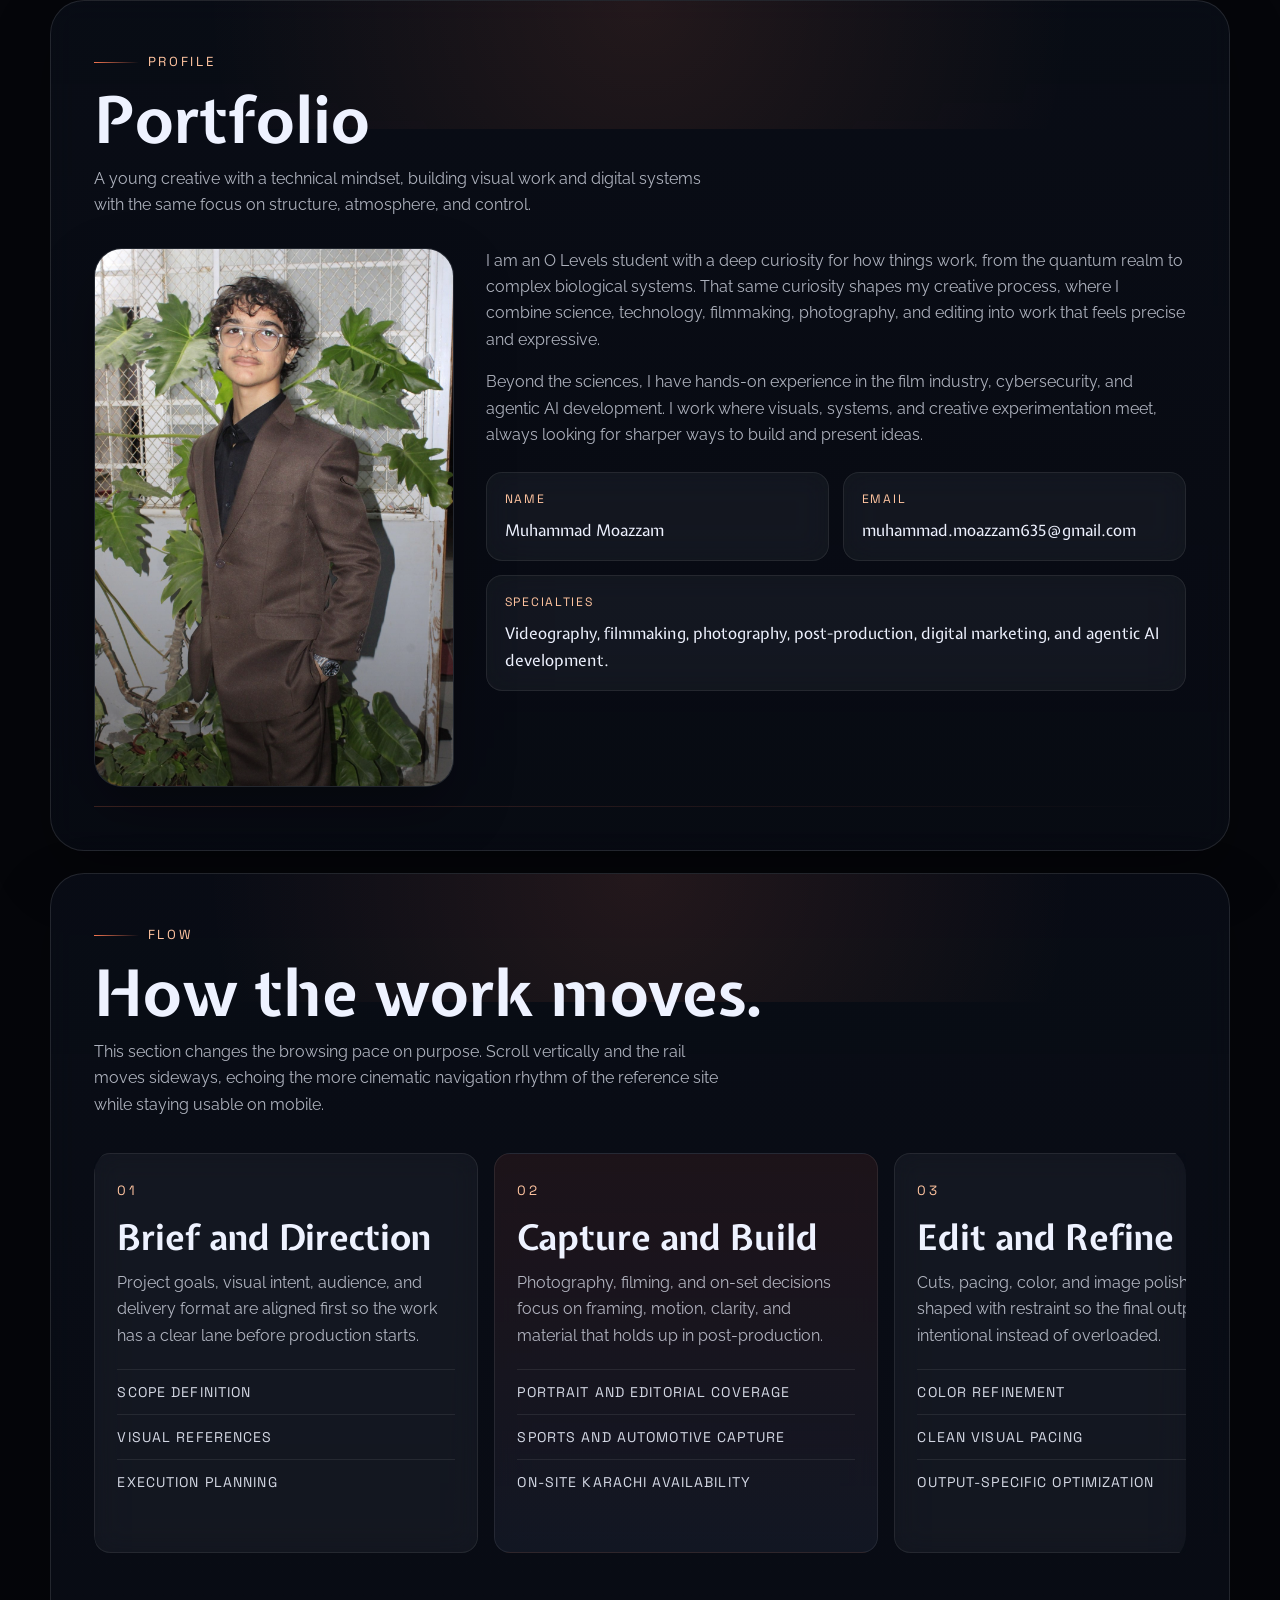
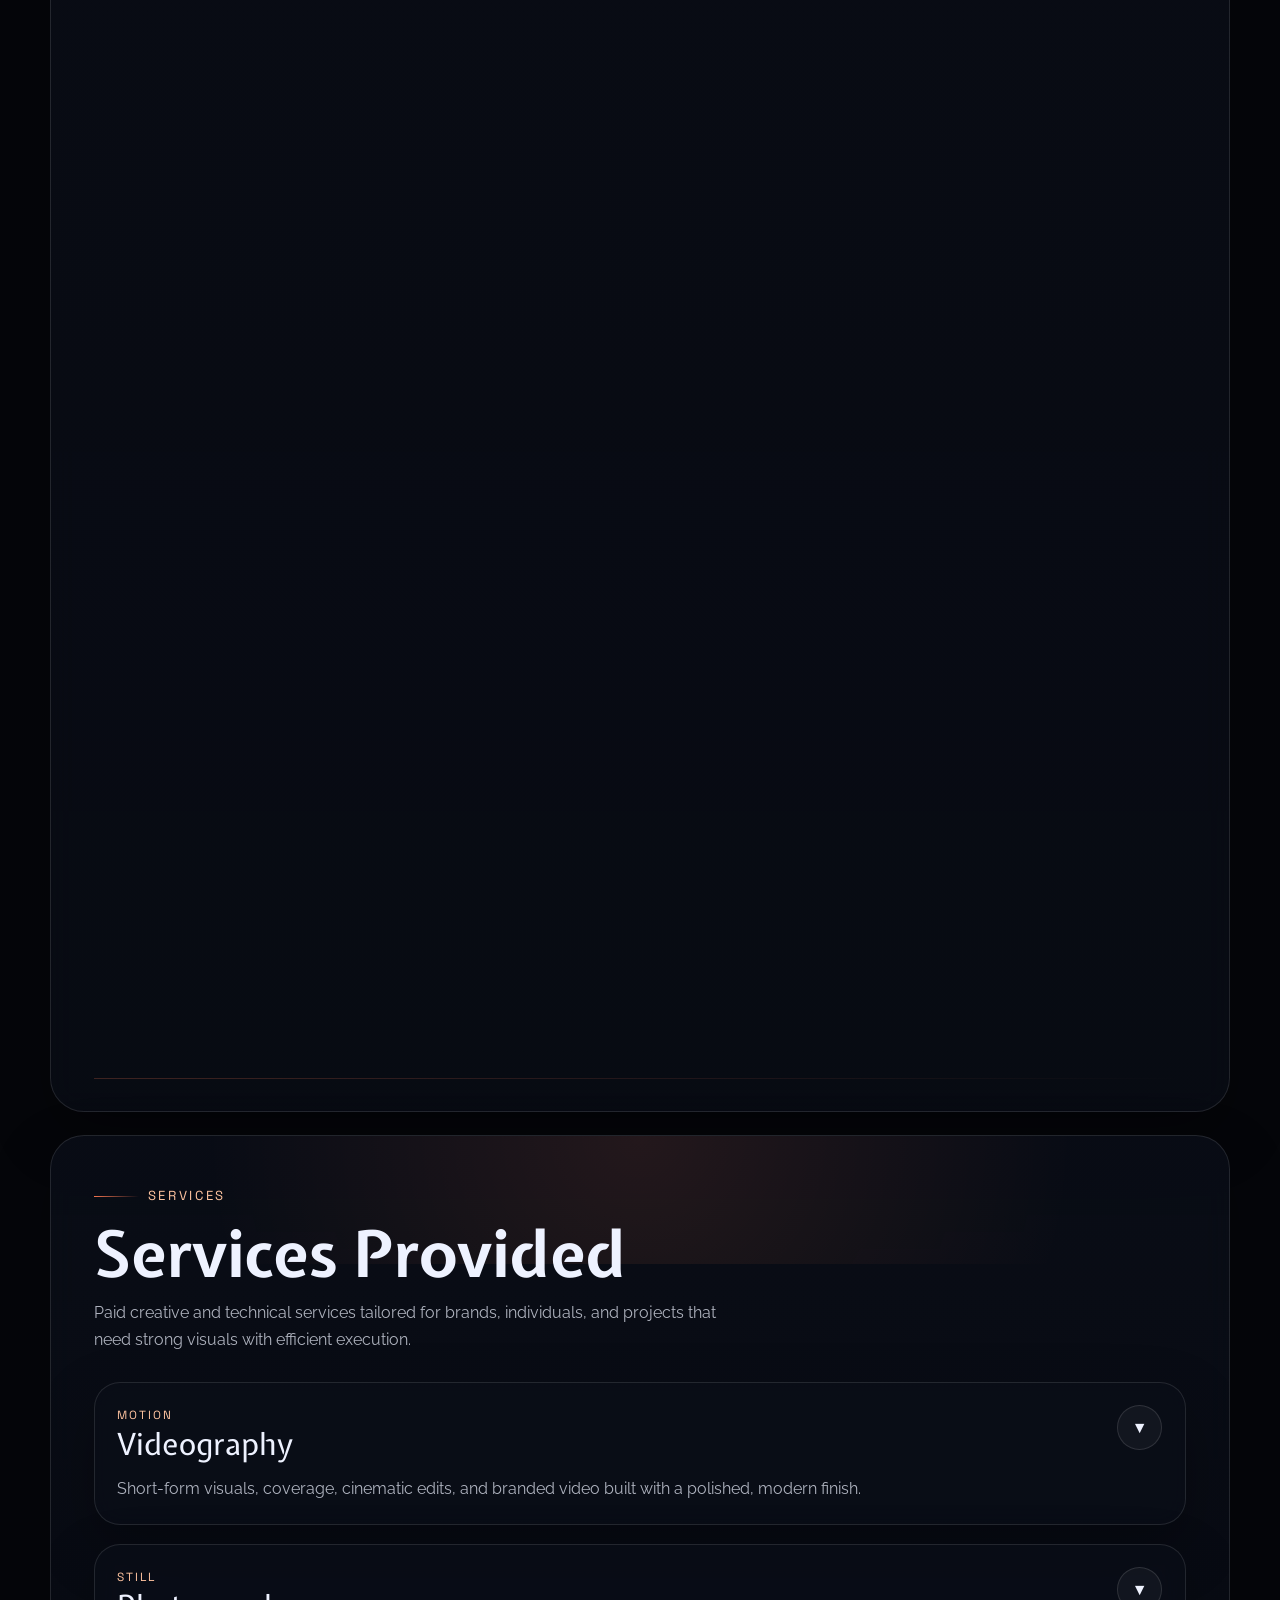
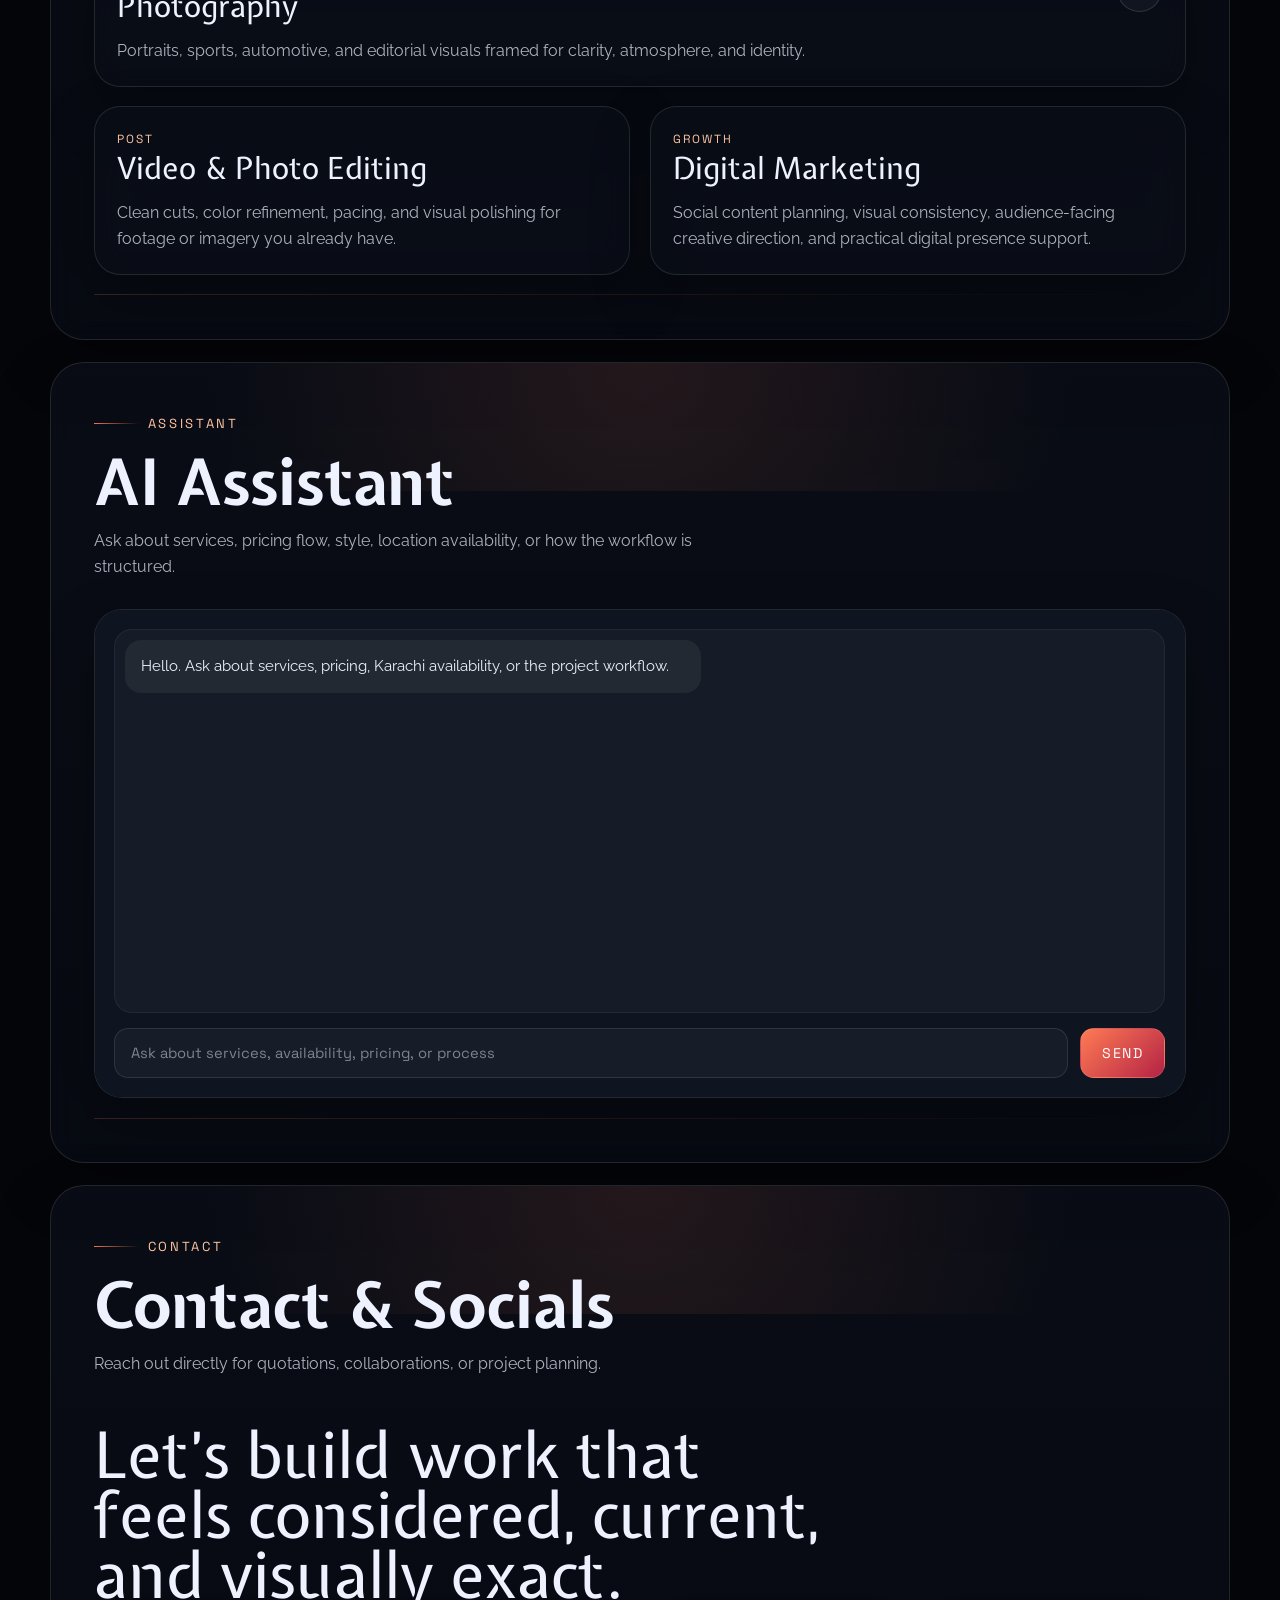
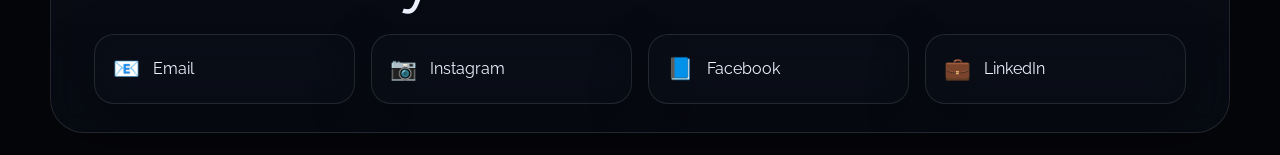
==== commit 9fa387c9: "Redesign portfolio motion layout and fix image ratios" ====
--- a/web2/index.html
+++ b/web2/index.html
@@ -6,12 +6,14 @@
     <title>Muhammad Moazzam Portfolio</title>
     <link rel="preconnect" href="https://fonts.googleapis.com">
     <link rel="preconnect" href="https://fonts.gstatic.com" crossorigin>
-    <link href="https://fonts.googleapis.com/css2?family=Expletus+Sans:wght@400;500;600;700&family=Raleway:wght@400;500;600;700&display=swap" rel="stylesheet">
+    <link href="https://fonts.googleapis.com/css2?family=Expletus+Sans:wght@400;500;600;700&family=Raleway:wght@400;500;600;700&family=Space+Grotesk:wght@400;500;700&display=swap" rel="stylesheet">
     <meta name="api-base-url" content="https://fc9c77e1-8772-4f78-bcbe-0a9c7b51f913-00-um5ke8vial1g.sisko.replit.dev:8000">
     <link rel="stylesheet" href="styles.css">
 </head>
 <body>
     <div class="bg-gradient" aria-hidden="true"></div>
+    <div class="grid-layer" aria-hidden="true"></div>
+    <div class="cursor-spotlight" aria-hidden="true"></div>
     <canvas id="particle-canvas" aria-hidden="true"></canvas>
     <div class="wave-layer" aria-hidden="true"></div>
     <div class="orb orb-left" aria-hidden="true"></div>
@@ -19,12 +21,19 @@
 
     <header id="hero">
         <nav>
-            <div class="logo">Moazzam</div>
+            <div class="logo-wrap">
+                <div class="logo">Moazzam</div>
+                <div class="nav-status">
+                    <span class="nav-status-label">Viewing</span>
+                    <span class="nav-status-value">Hero</span>
+                </div>
+            </div>
             <button class="menu-toggle" type="button" aria-label="Toggle navigation">☰</button>
             <ul class="nav-links">
-                <li><a href="#portfolio">Portfolio</a></li>
+                <li><a href="#portfolio">Profile</a></li>
+                <li><a href="#workflow">Workflow</a></li>
                 <li><a href="#services">Services</a></li>
-                <li><a href="#ai-assistant">AI Assistant</a></li>
+                <li><a href="#ai-assistant">Assistant</a></li>
                 <li><a href="#contact">Contact</a></li>
             </ul>
         </nav>
@@ -32,45 +41,90 @@
         <div class="hero-frame">
             <div class="hero-copy">
                 <p class="eyebrow">Visual Storytelling + Agentic AI</p>
-                <h1>Creative work shaped with precision, motion, and modern systems.</h1>
-                <p class="hero-text">I blend photography, filmmaking, editing, digital marketing, and custom AI workflows into a compact portfolio designed for strong presentation and smooth interaction.</p>
+                <h1 data-split-text>Creative work shaped with precision, motion, and modern systems.</h1>
+                <p class="hero-text">I blend photography, filmmaking, editing, digital marketing, and custom AI workflows into a portfolio that moves with more rhythm, stronger visual hierarchy, and a sharper browsing experience.</p>
                 <div class="hero-actions">
-                    <a href="#services" class="button button-primary">Explore Services</a>
-                    <a href="#ai-assistant" class="button button-secondary">Ask the Assistant</a>
+                    <a href="#workflow" class="button button-primary">Enter the Flow</a>
+                    <a href="#services" class="button button-secondary">View Services</a>
                 </div>
                 <div class="hero-metrics">
-                    <div class="metric-card">
+                    <div class="metric-card" data-hover-glow>
                         <span class="metric-value">5</span>
                         <span class="metric-label">Creative disciplines</span>
                     </div>
-                    <div class="metric-card">
+                    <div class="metric-card" data-hover-glow>
                         <span class="metric-value">Karachi</span>
                         <span class="metric-label">Physical service base</span>
                     </div>
-                    <div class="metric-card">
+                    <div class="metric-card" data-hover-glow>
                         <span class="metric-value">AI</span>
                         <span class="metric-label">Workflow-ready support</span>
                     </div>
                 </div>
             </div>
-            <div class="hero-visual tilt-shell" data-tilt-intensity="2.6">
+
+            <div class="hero-visual tilt-shell" data-tilt-intensity="2.2">
                 <div class="hero-image-panel">
                     <img src="profile.jpg" alt="Muhammad Moazzam portrait">
                 </div>
                 <div class="floating-badge badge-top">Film + Photo + Systems</div>
+                <div class="hero-floating-card card-left" data-hover-glow>
+                    <span class="floating-label">Direction</span>
+                    <strong>Editorial visuals with deliberate motion and cleaner digital systems.</strong>
+                </div>
+                <div class="hero-floating-card card-right" data-hover-glow>
+                    <span class="floating-label">Focus</span>
+                    <strong>Photography, film, post, marketing, and agentic AI.</strong>
+                </div>
             </div>
         </div>
     </header>
+
+    <section class="marquee-band" aria-label="Capabilities and focus areas">
+        <div class="marquee-row marquee-row-forward">
+            <div class="marquee-content">
+                <span>PHOTOGRAPHY</span>
+                <span>VIDEOGRAPHY</span>
+                <span>POST-PRODUCTION</span>
+                <span>DIGITAL MARKETING</span>
+                <span>AGENTIC AI</span>
+                <span>VISUAL SYSTEMS</span>
+                <span>PHOTOGRAPHY</span>
+                <span>VIDEOGRAPHY</span>
+                <span>POST-PRODUCTION</span>
+                <span>DIGITAL MARKETING</span>
+                <span>AGENTIC AI</span>
+                <span>VISUAL SYSTEMS</span>
+            </div>
+        </div>
+        <div class="marquee-row marquee-row-reverse">
+            <div class="marquee-content">
+                <span>MODERN PORTFOLIOS</span>
+                <span>MOTION TYPOGRAPHY</span>
+                <span>BRAND VISUALS</span>
+                <span>ON-SITE IN KARACHI</span>
+                <span>REMOTE COLLABORATION</span>
+                <span>CREATIVE PRECISION</span>
+                <span>MODERN PORTFOLIOS</span>
+                <span>MOTION TYPOGRAPHY</span>
+                <span>BRAND VISUALS</span>
+                <span>ON-SITE IN KARACHI</span>
+                <span>REMOTE COLLABORATION</span>
+                <span>CREATIVE PRECISION</span>
+            </div>
+        </div>
+    </section>
 
     <main>
         <section id="portfolio" class="section panel-section reveal-section">
             <div class="section-heading">
-                <p class="eyebrow">Portfolio</p>
-                <h2 id="typing-title"></h2>
+                <p class="eyebrow">Profile</p>
+                <h2 id="typing-title" data-split-text>Portfolio</h2>
+                <p class="section-intro">A young creative with a technical mindset, building visual work and digital systems with the same focus on structure, atmosphere, and control.</p>
             </div>
 
             <div class="portfolio-layout">
-                <div class="profile-image-box tilt-shell" data-tilt-intensity="2.2">
+                <div class="profile-image-box tilt-shell" data-tilt-intensity="1.8">
                     <img src="profile.jpg" alt="Muhammad Moazzam">
                 </div>
 
@@ -79,18 +133,76 @@
                     <p>Beyond the sciences, I have hands-on experience in the film industry, cybersecurity, and agentic AI development. I work where visuals, systems, and creative experimentation meet, always looking for sharper ways to build and present ideas.</p>
 
                     <div class="detail-grid">
-                        <div class="detail-card">
+                        <div class="detail-card" data-hover-glow>
                             <span class="detail-label">Name</span>
                             <span class="detail-value">Muhammad Moazzam</span>
                         </div>
-                        <div class="detail-card">
+                        <div class="detail-card" data-hover-glow>
                             <span class="detail-label">Email</span>
                             <a class="detail-value" href="mailto:muhammad.moazzam635@gmail.com">muhammad.moazzam635@gmail.com</a>
                         </div>
-                        <div class="detail-card detail-card-wide">
+                        <div class="detail-card detail-card-wide" data-hover-glow>
                             <span class="detail-label">Specialties</span>
                             <span class="detail-value">Videography, filmmaking, photography, post-production, digital marketing, and agentic AI development.</span>
                         </div>
+                    </div>
+                </div>
+            </div>
+        </section>
+
+        <section id="workflow" class="section panel-section reveal-section horizontal-section">
+            <div class="section-heading">
+                <p class="eyebrow">Flow</p>
+                <h2 data-split-text>How the work moves.</h2>
+                <p class="section-intro">This section changes the browsing pace on purpose. Scroll vertically and the rail moves sideways, echoing the more cinematic navigation rhythm of the reference site while staying usable on mobile.</p>
+            </div>
+
+            <div class="horizontal-scroll-shell" data-horizontal-scroll>
+                <div class="horizontal-sticky">
+                    <div class="horizontal-track">
+                        <article class="rail-card" data-hover-glow>
+                            <span class="rail-index">01</span>
+                            <h3>Brief and Direction</h3>
+                            <p>Project goals, visual intent, audience, and delivery format are aligned first so the work has a clear lane before production starts.</p>
+                            <ul class="rail-list">
+                                <li>Scope definition</li>
+                                <li>Visual references</li>
+                                <li>Execution planning</li>
+                            </ul>
+                        </article>
+
+                        <article class="rail-card rail-card-accent" data-hover-glow>
+                            <span class="rail-index">02</span>
+                            <h3>Capture and Build</h3>
+                            <p>Photography, filming, and on-set decisions focus on framing, motion, clarity, and material that holds up in post-production.</p>
+                            <ul class="rail-list">
+                                <li>Portrait and editorial coverage</li>
+                                <li>Sports and automotive capture</li>
+                                <li>On-site Karachi availability</li>
+                            </ul>
+                        </article>
+
+                        <article class="rail-card" data-hover-glow>
+                            <span class="rail-index">03</span>
+                            <h3>Edit and Refine</h3>
+                            <p>Cuts, pacing, color, and image polish are shaped with restraint so the final output feels intentional instead of overloaded.</p>
+                            <ul class="rail-list">
+                                <li>Color refinement</li>
+                                <li>Clean visual pacing</li>
+                                <li>Output-specific optimization</li>
+                            </ul>
+                        </article>
+
+                        <article class="rail-card" data-hover-glow>
+                            <span class="rail-index">04</span>
+                            <h3>Deploy and Extend</h3>
+                            <p>Content can be paired with digital marketing support or simple AI-assisted workflows when the project needs more than visuals alone.</p>
+                            <ul class="rail-list">
+                                <li>Remote support</li>
+                                <li>Creative systems thinking</li>
+                                <li>AI-ready workflow planning</li>
+                            </ul>
+                        </article>
                     </div>
                 </div>
             </div>
@@ -99,12 +211,12 @@
         <section id="services" class="section panel-section reveal-section">
             <div class="section-heading">
                 <p class="eyebrow">Services</p>
-                <h2>Services Provided</h2>
+                <h2 data-split-text>Services Provided</h2>
                 <p class="section-intro">Paid creative and technical services tailored for brands, individuals, and projects that need strong visuals with efficient execution.</p>
             </div>
 
             <div class="services-grid">
-                <article class="service-card service-card-feature tilt-shell" id="videography-card" data-tilt-intensity="1.8">
+                <article class="service-card service-card-feature tilt-shell" id="videography-card" data-tilt-intensity="1.4" data-hover-glow>
                     <div class="service-header">
                         <div>
                             <span class="service-kicker">Motion</span>
@@ -136,7 +248,7 @@
                     </div>
                 </article>
 
-                <article class="service-card service-card-feature tilt-shell" id="photography-card" data-tilt-intensity="1.8">
+                <article class="service-card service-card-feature tilt-shell" id="photography-card" data-tilt-intensity="1.4" data-hover-glow>
                     <div class="service-header">
                         <div>
                             <span class="service-kicker">Still</span>
@@ -147,7 +259,7 @@
                     <p class="service-summary">Portraits, sports, automotive, and editorial visuals framed for clarity, atmosphere, and identity.</p>
                     <div class="service-panel" id="photography-panel">
                         <div class="service-panel-content">
-                            <p class="panel-copy">A curated selection of DSLR photography across modelling, sports, automotive, and other visual studies.</p>
+                            <p class="panel-copy">Each image now keeps its own proportion inside the slider, so portrait, square, and wide shots no longer fight against one fixed crop.</p>
 
                             <div class="service-note-stack service-note-stack-tight">
                                 <div class="service-note">
@@ -156,8 +268,11 @@
                                 </div>
                             </div>
 
-                            <div class="photo-category">
-                                <h4>Modelling Photography</h4>
+                            <div class="photo-category" data-hover-glow>
+                                <div class="photo-category-head">
+                                    <h4>Modelling Photography</h4>
+                                    <span class="photo-category-note">Portrait-led editorial frames</span>
+                                </div>
                                 <div class="photo-carousel" id="modelling-carousel">
                                     <img src="IMG_20240312_231345_449.jpg" alt="Modelling Photo 1" loading="lazy">
                                     <img src="IMG_20240312_231345_529.jpg" alt="Modelling Photo 2" loading="lazy">
@@ -168,8 +283,11 @@
                                 </div>
                             </div>
 
-                            <div class="photo-category">
-                                <h4>Sports Photography</h4>
+                            <div class="photo-category" data-hover-glow>
+                                <div class="photo-category-head">
+                                    <h4>Sports Photography</h4>
+                                    <span class="photo-category-note">Sharper pace and movement</span>
+                                </div>
                                 <div class="photo-carousel" id="sports-carousel">
                                     <img src="IMG_20240127_220705_021.jpg" alt="Sports Photo 1" loading="lazy">
                                     <img src="IMG_20240127_220705_130.jpg" alt="Sports Photo 2" loading="lazy">
@@ -178,8 +296,11 @@
                                 </div>
                             </div>
 
-                            <div class="photo-category">
-                                <h4>Automotive Photography</h4>
+                            <div class="photo-category" data-hover-glow>
+                                <div class="photo-category-head">
+                                    <h4>Automotive Photography</h4>
+                                    <span class="photo-category-note">Wider compositions and machine detail</span>
+                                </div>
                                 <div class="photo-carousel" id="automotive-carousel">
                                     <img src="IMG_20240414_153317_776.jpg" alt="Automotive Photo 1" loading="lazy">
                                     <img src="IMG_20240523_140515_609.jpg" alt="Automotive Photo 2" loading="lazy">
@@ -188,8 +309,11 @@
                                 </div>
                             </div>
 
-                            <div class="photo-category">
-                                <h4>Others</h4>
+                            <div class="photo-category" data-hover-glow>
+                                <div class="photo-category-head">
+                                    <h4>Other Studies</h4>
+                                    <span class="photo-category-note">Experiments, texture, and scene work</span>
+                                </div>
                                 <div class="photo-carousel" id="others-carousel">
                                     <img src="20260301_163351.jpg" alt="Other Photo 1" loading="lazy">
                                     <img src="IMG_3364.jpg" alt="Other Photo 2" loading="lazy">
@@ -201,7 +325,7 @@
                     </div>
                 </article>
 
-                <article class="service-card tilt-shell service-card-static" data-tilt-intensity="1.6">
+                <article class="service-card tilt-shell service-card-static" data-tilt-intensity="1.2" data-hover-glow>
                     <div class="service-header service-header-static">
                         <div>
                             <span class="service-kicker">Post</span>
@@ -211,7 +335,7 @@
                     <p class="service-summary">Clean cuts, color refinement, pacing, and visual polishing for footage or imagery you already have.</p>
                 </article>
 
-                <article class="service-card tilt-shell service-card-static" data-tilt-intensity="1.6">
+                <article class="service-card tilt-shell service-card-static" data-tilt-intensity="1.2" data-hover-glow>
                     <div class="service-header service-header-static">
                         <div>
                             <span class="service-kicker">Growth</span>
@@ -226,11 +350,11 @@
         <section id="ai-assistant" class="section panel-section reveal-section">
             <div class="section-heading">
                 <p class="eyebrow">Assistant</p>
-                <h2>AI Assistant</h2>
+                <h2 data-split-text>AI Assistant</h2>
                 <p class="section-intro">Ask about services, pricing flow, style, location availability, or how the workflow is structured.</p>
             </div>
 
-            <div class="chat-shell tilt-shell" data-tilt-intensity="1.5">
+            <div class="chat-shell tilt-shell" data-tilt-intensity="1.2" data-hover-glow>
                 <div class="chat-container">
                     <div id="chat-messages" class="chat-messages"></div>
                     <div class="chat-input-container">
@@ -241,27 +365,31 @@
             </div>
         </section>
 
-        <section id="contact" class="section panel-section reveal-section">
+        <section id="contact" class="section panel-section reveal-section contact-section">
             <div class="section-heading">
                 <p class="eyebrow">Contact</p>
-                <h2>Contact &amp; Socials</h2>
+                <h2 data-split-text>Contact &amp; Socials</h2>
                 <p class="section-intro">Reach out directly for quotations, collaborations, or project planning.</p>
             </div>
 
+            <div class="contact-hero">
+                <p class="contact-super">Let’s build work that feels considered, current, and visually exact.</p>
+            </div>
+
             <div class="contact-grid">
-                <a href="mailto:muhammad.moazzam635@gmail.com" class="contact-item tilt-shell" target="_blank" rel="noreferrer">
+                <a href="mailto:muhammad.moazzam635@gmail.com" class="contact-item tilt-shell" target="_blank" rel="noreferrer" data-hover-glow>
                     <span class="icon">📧</span>
                     <span>Email</span>
                 </a>
-                <a href="https://www.instagram.com/mox.shots/" class="contact-item tilt-shell" target="_blank" rel="noreferrer">
+                <a href="https://www.instagram.com/mox.shots/" class="contact-item tilt-shell" target="_blank" rel="noreferrer" data-hover-glow>
                     <span class="icon">📷</span>
                     <span>Instagram</span>
                 </a>
-                <a href="https://www.facebook.com/profile.php?id=61560097457858" class="contact-item tilt-shell" target="_blank" rel="noreferrer">
+                <a href="https://www.facebook.com/profile.php?id=61560097457858" class="contact-item tilt-shell" target="_blank" rel="noreferrer" data-hover-glow>
                     <span class="icon">📘</span>
                     <span>Facebook</span>
                 </a>
-                <a href="https://www.linkedin.com/in/muhammad-moazzam-230143372/" class="contact-item tilt-shell" target="_blank" rel="noreferrer">
+                <a href="https://www.linkedin.com/in/muhammad-moazzam-230143372/" class="contact-item tilt-shell" target="_blank" rel="noreferrer" data-hover-glow>
                     <span class="icon">💼</span>
                     <span>LinkedIn</span>
                 </a>
--- a/web2/styles.css
+++ b/web2/styles.css
@@ -1,18 +1,23 @@
 :root {
     --font-heading: 'Expletus Sans', sans-serif;
     --font-body: 'Raleway', sans-serif;
-    --bg: #06070b;
+    --font-ui: 'Space Grotesk', sans-serif;
+    --bg: #05060a;
+    --bg-soft: #0c1019;
     --panel: rgba(10, 14, 24, 0.74);
     --panel-strong: rgba(16, 22, 34, 0.92);
     --border: rgba(255, 255, 255, 0.11);
+    --border-strong: rgba(255, 255, 255, 0.18);
     --text: #eef2ff;
     --muted: rgba(238, 242, 255, 0.72);
+    --muted-strong: rgba(238, 242, 255, 0.88);
     --accent: #7f1628;
     --accent-bright: #ff7b54;
+    --accent-cool: #73a0ff;
     --accent-soft: rgba(255, 123, 84, 0.18);
     --shadow: 0 24px 60px rgba(0, 0, 0, 0.28);
-    --radius-xl: 30px;
-    --radius-lg: 22px;
+    --radius-xl: 34px;
+    --radius-lg: 24px;
     --radius-md: 16px;
     --site-width: 1180px;
 }
@@ -45,7 +50,7 @@
         radial-gradient(circle at 82% 12%, rgba(127, 22, 40, 0.25), transparent 22%),
         radial-gradient(circle at 72% 78%, rgba(76, 124, 255, 0.14), transparent 24%);
     pointer-events: none;
-    z-index: -5;
+    z-index: -6;
 }
 
 img,
@@ -59,6 +64,8 @@
 }
 
 .bg-gradient,
+.grid-layer,
+.cursor-spotlight,
 #particle-canvas,
 .wave-layer,
 .orb {
@@ -68,21 +75,37 @@
 }
 
 .bg-gradient {
-    z-index: -4;
-    background: linear-gradient(130deg, #05070c 0%, #170e19 26%, #121c32 52%, #30121f 74%, #06070b 100%);
+    z-index: -5;
+    background: linear-gradient(132deg, #04050a 0%, #160d19 26%, #111933 52%, #2f121c 78%, #05060a 100%);
     background-size: 190% 190%;
     animation: gradientShift 18s ease-in-out infinite;
 }
 
+.grid-layer {
+    z-index: -4;
+    background-image:
+        linear-gradient(rgba(255, 255, 255, 0.035) 1px, transparent 1px),
+        linear-gradient(90deg, rgba(255, 255, 255, 0.035) 1px, transparent 1px);
+    background-size: 72px 72px;
+    mask-image: linear-gradient(180deg, rgba(0, 0, 0, 0.94), transparent 100%);
+    opacity: 0.26;
+}
+
+.cursor-spotlight {
+    z-index: -3;
+    background: radial-gradient(circle at var(--spotlight-x, 50%) var(--spotlight-y, 35%), rgba(255, 255, 255, 0.12), transparent 18%);
+    opacity: 0.9;
+}
+
 #particle-canvas {
-    z-index: -3;
+    z-index: -2;
     width: 100%;
     height: 100%;
     opacity: 0.58;
 }
 
 .wave-layer {
-    z-index: -2;
+    z-index: -1;
     overflow: hidden;
 }
 
@@ -94,7 +117,7 @@
     width: 120%;
     height: 32vh;
     border-radius: 48% 52% 0 0;
-    background: linear-gradient(90deg, rgba(255, 123, 84, 0.05), rgba(126, 102, 255, 0.08), rgba(255, 255, 255, 0.03));
+    background: linear-gradient(90deg, rgba(255, 123, 84, 0.05), rgba(115, 160, 255, 0.08), rgba(255, 255, 255, 0.03));
     filter: blur(12px);
 }
 
@@ -110,7 +133,6 @@
 }
 
 .orb {
-    z-index: -1;
     width: 28rem;
     height: 28rem;
     border-radius: 50%;
@@ -126,35 +148,6 @@
 .orb-right {
     inset: auto -8rem 10vh auto;
     background: #386dff;
-}
-
-nav {
-    position: sticky;
-    top: 0;
-    z-index: 20;
-    width: min(calc(100% - 2rem), var(--site-width));
-    margin: 1rem auto 0;
-    padding: 1rem 1.25rem;
-    display: flex;
-    align-items: center;
-    justify-content: space-between;
-    border: 1px solid var(--border);
-    border-radius: 999px;
-    background: rgba(8, 10, 18, 0.72);
-    backdrop-filter: blur(18px);
-    box-shadow: var(--shadow);
-}
-
-.panel-section::after {
-    content: '';
-    display: block;
-    height: 1px;
-    margin-top: 1.2rem;
-    background: linear-gradient(90deg, rgba(255, 123, 84, 0.22), rgba(255, 255, 255, 0));
-}
-
-#contact.panel-section::after {
-    display: none;
 }
 
 .logo,
@@ -168,13 +161,80 @@
 .detail-label,
 .detail-value,
 .service-note-label,
-.service-kicker {
+.service-kicker,
+.contact-super {
     font-family: var(--font-heading);
+}
+
+.eyebrow,
+.nav-links a,
+.nav-status,
+.metric-label,
+.floating-label,
+.marquee-content,
+.detail-label,
+.service-kicker,
+.service-note-label,
+.photo-category-note,
+.rail-index,
+.rail-list,
+.photo-carousel button,
+.message,
+#chat-input,
+#send-button {
+    font-family: var(--font-ui);
+}
+
+#hero,
+main,
+.marquee-band {
+    width: min(calc(100% - 2rem), var(--site-width));
+    margin-inline: auto;
+}
+
+nav {
+    position: sticky;
+    top: 0.8rem;
+    z-index: 30;
+    margin-top: 1rem;
+    padding: 1rem 1.25rem;
+    display: flex;
+    align-items: center;
+    justify-content: space-between;
+    gap: 1rem;
+    border: 1px solid var(--border);
+    border-radius: 999px;
+    background: rgba(8, 10, 18, 0.72);
+    backdrop-filter: blur(18px);
+    box-shadow: var(--shadow);
+}
+
+.logo-wrap {
+    display: flex;
+    align-items: center;
+    gap: 1.1rem;
 }
 
 .logo {
     font-size: 1.5rem;
     letter-spacing: 0.08em;
+}
+
+.nav-status {
+    display: grid;
+    gap: 0.05rem;
+    color: var(--muted);
+}
+
+.nav-status-label {
+    font-size: 0.66rem;
+    letter-spacing: 0.18em;
+    text-transform: uppercase;
+}
+
+.nav-status-value {
+    color: var(--muted-strong);
+    font-size: 0.86rem;
 }
 
 .menu-toggle {
@@ -190,35 +250,39 @@
     list-style: none;
     display: flex;
     align-items: center;
-    gap: 1.2rem;
+    gap: 0.55rem;
 }
 
 .nav-links a {
+    display: inline-flex;
+    align-items: center;
+    justify-content: center;
+    min-width: 6.2rem;
+    padding: 0.72rem 0.95rem;
+    border-radius: 999px;
+    color: var(--muted);
     text-decoration: none;
-    color: var(--muted);
-    font-size: 0.95rem;
-    transition: color 0.25s ease, transform 0.25s ease;
+    font-size: 0.86rem;
+    letter-spacing: 0.08em;
+    text-transform: uppercase;
+    transition: color 0.24s ease, background 0.24s ease, transform 0.24s ease;
 }
 
 .nav-links a:hover,
-.nav-links a:focus-visible {
+.nav-links a:focus-visible,
+.nav-links a.active {
     color: var(--text);
+    background: rgba(255, 255, 255, 0.08);
     transform: translateY(-1px);
 }
 
-#hero {
-    width: min(calc(100% - 2rem), var(--site-width));
-    margin: 0 auto;
-    padding: 1rem 0 0;
-}
-
 .hero-frame {
-    min-height: min(92svh, 860px);
+    min-height: min(94svh, 900px);
     display: grid;
-    grid-template-columns: 1.05fr 0.95fr;
+    grid-template-columns: 1.02fr 0.98fr;
     gap: clamp(1.5rem, 4vw, 4rem);
     align-items: center;
-    padding: clamp(2rem, 6vw, 5rem) 0 2rem;
+    padding: clamp(2rem, 6vw, 5rem) 0 2.25rem;
 }
 
 .eyebrow {
@@ -240,10 +304,9 @@
 }
 
 .hero-copy h1 {
-    font-size: clamp(2.8rem, 7vw, 5.8rem);
-    line-height: 0.98;
-    max-width: 11ch;
-    margin-bottom: 1.4rem;
+    max-width: 10ch;
+    font-size: clamp(3rem, 8vw, 6.4rem);
+    line-height: 0.92;
 }
 
 .hero-text,
@@ -252,16 +315,17 @@
 .service-summary,
 .panel-copy,
 .contact-item,
-.message,
-#chat-input,
 #video-placeholder,
-.service-note-text {
+.service-note-text,
+.rail-card p,
+.message {
     font-family: var(--font-body);
 }
 
 .hero-text {
-    max-width: 58ch;
-    font-size: clamp(1rem, 1.45vw, 1.18rem);
+    max-width: 56ch;
+    margin-top: 1.35rem;
+    font-size: clamp(1rem, 1.45vw, 1.16rem);
     color: var(--muted);
 }
 
@@ -310,31 +374,52 @@
 
 .metric-card,
 .detail-card,
-.service-note {
+.service-note,
+.hero-floating-card,
+.rail-card {
+    position: relative;
+    overflow: hidden;
     border: 1px solid rgba(255, 255, 255, 0.08);
     background: rgba(255, 255, 255, 0.045);
     border-radius: var(--radius-md);
     backdrop-filter: blur(14px);
 }
 
+[data-hover-glow]::before {
+    content: '';
+    position: absolute;
+    inset: -1px;
+    background: radial-gradient(circle at var(--pointer-x, 50%) var(--pointer-y, 50%), rgba(255, 255, 255, 0.16), transparent 24%);
+    opacity: 0;
+    transition: opacity 0.24s ease;
+    pointer-events: none;
+}
+
+[data-hover-glow]:hover::before,
+[data-hover-glow]:focus-within::before {
+    opacity: 1;
+}
+
 .metric-card {
     padding: 1rem;
 }
 
 .metric-value {
     display: block;
-    font-size: 1.3rem;
+    font-size: 1.28rem;
     margin-bottom: 0.25rem;
 }
 
 .metric-label {
     color: var(--muted);
-    font-size: 0.88rem;
+    font-size: 0.84rem;
+    letter-spacing: 0.08em;
+    text-transform: uppercase;
 }
 
 .hero-visual {
     position: relative;
-    min-height: 30rem;
+    min-height: 36rem;
     transform-style: preserve-3d;
 }
 
@@ -353,7 +438,7 @@
     position: relative;
     overflow: hidden;
     border-radius: var(--radius-xl);
-    min-height: 34rem;
+    min-height: 38rem;
 }
 
 .hero-image-panel::after,
@@ -361,7 +446,7 @@
     content: '';
     position: absolute;
     inset: 0;
-    background: linear-gradient(180deg, rgba(255, 255, 255, 0.1), transparent 22%, rgba(0, 0, 0, 0.24));
+    background: linear-gradient(180deg, rgba(255, 255, 255, 0.08), transparent 22%, rgba(0, 0, 0, 0.38));
     pointer-events: none;
 }
 
@@ -372,8 +457,13 @@
     object-fit: cover;
 }
 
+.floating-badge,
+.hero-floating-card {
+    position: absolute;
+    z-index: 2;
+}
+
 .floating-badge {
-    position: absolute;
     padding: 0.8rem 1rem;
     border-radius: 999px;
     background: rgba(9, 12, 20, 0.82);
@@ -385,18 +475,93 @@
 }
 
 .badge-top {
-    top: 1.5rem;
-    right: -0.75rem;
+    top: 1.4rem;
+    right: -0.85rem;
+}
+
+.hero-floating-card {
+    width: min(16rem, 46%);
+    padding: 1rem 1.05rem;
+    background: rgba(9, 12, 20, 0.82);
+}
+
+.card-left {
+    left: -1rem;
+    bottom: 4rem;
+}
+
+.card-right {
+    right: -1rem;
+    bottom: 8.5rem;
+}
+
+.floating-label {
+    display: block;
+    margin-bottom: 0.35rem;
+    color: #ffc4a0;
+    font-size: 0.72rem;
+    letter-spacing: 0.16em;
+    text-transform: uppercase;
+}
+
+.hero-floating-card strong {
+    display: block;
+    font-size: 0.98rem;
+    line-height: 1.5;
+    font-weight: 500;
+}
+
+.marquee-band {
+    position: relative;
+    margin-bottom: 1.4rem;
+    border-top: 1px solid rgba(255, 255, 255, 0.08);
+    border-bottom: 1px solid rgba(255, 255, 255, 0.08);
+    background: rgba(10, 14, 24, 0.42);
+    overflow: hidden;
+}
+
+.marquee-row {
+    display: flex;
+    overflow: hidden;
+    white-space: nowrap;
+}
+
+.marquee-content {
+    display: inline-flex;
+    flex-shrink: 0;
+    align-items: center;
+    gap: 2rem;
+    min-width: 100%;
+    padding: 0.9rem 0;
+    font-size: clamp(0.9rem, 1.5vw, 1.08rem);
+    letter-spacing: 0.2em;
+    text-transform: uppercase;
+    color: rgba(255, 255, 255, 0.76);
+    animation: marqueeLeft 30s linear infinite;
+}
+
+.marquee-row-reverse .marquee-content {
+    animation-name: marqueeRight;
+    animation-duration: 34s;
+}
+
+.marquee-content span {
+    position: relative;
+}
+
+.marquee-content span::after {
+    content: '•';
+    margin-left: 2rem;
+    color: rgba(255, 123, 84, 0.68);
 }
 
 main {
-    width: min(calc(100% - 2rem), var(--site-width));
-    margin: 0 auto 1.5rem;
+    margin-bottom: 1.4rem;
 }
 
 .section {
     opacity: 0;
-    transform: translateY(28px);
+    transform: translateY(30px);
     transition: opacity 0.8s ease, transform 0.8s ease;
 }
 
@@ -409,9 +574,9 @@
     position: relative;
     overflow: hidden;
     margin-top: 1.4rem;
-    padding: clamp(1.5rem, 4vw, 2.5rem);
+    padding: clamp(1.6rem, 4vw, 2.7rem);
     border: 1px solid var(--border);
-    border-radius: 34px;
+    border-radius: var(--radius-xl);
     background: linear-gradient(180deg, rgba(10, 14, 24, 0.82), rgba(10, 14, 24, 0.64));
     backdrop-filter: blur(14px);
     box-shadow: var(--shadow);
@@ -421,40 +586,70 @@
     content: '';
     position: absolute;
     inset: 0 0 auto;
-    height: 7rem;
-    background: radial-gradient(circle at top, rgba(255, 123, 84, 0.1), transparent 70%);
+    height: 8rem;
+    background: radial-gradient(circle at top, rgba(255, 123, 84, 0.11), transparent 72%);
     pointer-events: none;
+}
+
+.panel-section::after {
+    content: '';
+    display: block;
+    height: 1px;
+    margin-top: 1.2rem;
+    background: linear-gradient(90deg, rgba(255, 123, 84, 0.22), rgba(255, 255, 255, 0));
+}
+
+#contact.panel-section::after {
+    display: none;
 }
 
 .section-heading {
     position: relative;
     z-index: 1;
-    margin-bottom: 1.6rem;
+    margin-bottom: 1.8rem;
 }
 
 .section-heading h2 {
-    font-size: clamp(2rem, 5vw, 3.8rem);
-    line-height: 1.02;
+    font-size: clamp(2rem, 5vw, 4rem);
+    line-height: 0.98;
     margin-bottom: 0.9rem;
 }
 
 .section-intro {
-    max-width: 62ch;
+    max-width: 64ch;
     color: var(--muted);
     font-size: 1rem;
 }
 
+[data-split-text] {
+    overflow: hidden;
+}
+
+.split-word {
+    display: inline-block;
+    transform: translateY(1.1em) rotate(2deg);
+    opacity: 0;
+    transition: transform 0.7s cubic-bezier(0.22, 1, 0.36, 1), opacity 0.7s ease;
+    transition-delay: calc(var(--word-index, 0) * 40ms);
+}
+
+.split-ready.is-visible .split-word,
+.split-ready.hero-visible .split-word {
+    transform: translateY(0) rotate(0deg);
+    opacity: 1;
+}
+
 .portfolio-layout {
     display: grid;
-    grid-template-columns: minmax(240px, 340px) minmax(0, 1fr);
-    gap: clamp(1.25rem, 3vw, 2rem);
+    grid-template-columns: minmax(260px, 360px) minmax(0, 1fr);
+    gap: clamp(1.2rem, 3vw, 2rem);
     align-items: start;
 }
 
 .profile-image-box {
     overflow: hidden;
-    border-radius: 26px;
-    min-height: 25rem;
+    border-radius: 28px;
+    min-height: 28rem;
 }
 
 .portfolio-content p + p {
@@ -484,8 +679,8 @@
 .detail-label {
     display: block;
     color: #ffc4a0;
-    letter-spacing: 0.08em;
-    font-size: 0.82rem;
+    font-size: 0.76rem;
+    letter-spacing: 0.14em;
     text-transform: uppercase;
     margin-bottom: 0.45rem;
 }
@@ -493,6 +688,75 @@
 .detail-value {
     font-size: 1rem;
     text-decoration: none;
+}
+
+.horizontal-section {
+    padding-bottom: 2rem;
+}
+
+.horizontal-scroll-shell {
+    position: relative;
+    min-height: 220vh;
+}
+
+.horizontal-sticky {
+    position: sticky;
+    top: 6.1rem;
+    overflow: hidden;
+    border-radius: 28px;
+}
+
+.horizontal-track {
+    display: flex;
+    gap: 1rem;
+    width: max-content;
+    padding: 0.4rem 0 0.6rem;
+    will-change: transform;
+}
+
+.rail-card {
+    width: min(24rem, 72vw);
+    min-height: 25rem;
+    padding: 1.4rem;
+}
+
+.rail-card-accent {
+    background: linear-gradient(180deg, rgba(31, 20, 26, 0.92), rgba(22, 27, 41, 0.72));
+}
+
+.rail-index {
+    display: inline-flex;
+    margin-bottom: 1.15rem;
+    color: #ffc4a0;
+    font-size: 0.84rem;
+    letter-spacing: 0.18em;
+    text-transform: uppercase;
+}
+
+.rail-card h3 {
+    font-size: clamp(1.6rem, 3vw, 2.2rem);
+    line-height: 1;
+    margin-bottom: 0.9rem;
+}
+
+.rail-card p {
+    color: var(--muted);
+    margin-bottom: 1.25rem;
+}
+
+.rail-list {
+    list-style: none;
+    display: grid;
+    gap: 0.65rem;
+    color: var(--muted-strong);
+    font-size: 0.88rem;
+    letter-spacing: 0.08em;
+    text-transform: uppercase;
+}
+
+.rail-list li {
+    padding-top: 0.65rem;
+    border-top: 1px solid rgba(255, 255, 255, 0.08);
 }
 
 .services-grid {
@@ -505,8 +769,9 @@
 .service-card {
     position: relative;
     grid-column: span 6;
+    overflow: hidden;
     padding: 1.4rem;
-    border-radius: 24px;
+    border-radius: 26px;
     transform-style: preserve-3d;
     transition: transform 0.24s ease, border-color 0.24s ease, box-shadow 0.24s ease;
 }
@@ -524,7 +789,7 @@
 .contact-item:hover,
 .profile-image-box:hover,
 .hero-image-panel:hover {
-    border-color: rgba(255, 255, 255, 0.18);
+    border-color: var(--border-strong);
 }
 
 .service-header {
@@ -542,14 +807,15 @@
     display: block;
     margin-bottom: 0.28rem;
     color: #ffc4a0;
-    font-size: 0.78rem;
-    letter-spacing: 0.14em;
+    font-size: 0.74rem;
+    letter-spacing: 0.16em;
     text-transform: uppercase;
 }
 
 .service-title {
     display: block;
-    font-size: 1.7rem;
+    font-size: 1.9rem;
+    line-height: 1;
 }
 
 .service-summary {
@@ -566,7 +832,7 @@
     border: 1px solid rgba(255, 255, 255, 0.12);
     background: rgba(255, 255, 255, 0.04);
     color: var(--text);
-    font-size: 1.1rem;
+    font-size: 1rem;
     cursor: pointer;
     transition: transform 0.3s ease, background 0.3s ease;
 }
@@ -603,14 +869,6 @@
     margin-top: 1rem;
 }
 
-.service-panel.expanded > .media-stage,
-.service-panel.expanded > .panel-copy,
-.service-panel.expanded > .service-note-stack,
-.service-panel.expanded > .photo-category,
-.service-panel.expanded > p {
-    overflow: visible;
-}
-
 .media-stage {
     border: 1px solid rgba(255, 255, 255, 0.08);
     border-radius: 22px;
@@ -635,23 +893,21 @@
 }
 
 .panel-copy {
-    margin-top: 1rem;
     color: var(--muted);
-    font-size: 0.96rem;
+    font-size: 0.97rem;
 }
 
 .service-note-stack {
     display: grid;
     gap: 0.75rem;
-    margin-top: 1rem;
 }
 
 .service-note-stack-tight {
-    margin-bottom: 1rem;
+    margin-bottom: 0.2rem;
 }
 
 .service-note {
-    padding: 0.9rem 1rem;
+    padding: 0.95rem 1rem;
 }
 
 .service-note-subtle {
@@ -662,8 +918,8 @@
     display: block;
     margin-bottom: 0.22rem;
     color: #ffc4a0;
-    font-size: 0.8rem;
-    letter-spacing: 0.08em;
+    font-size: 0.76rem;
+    letter-spacing: 0.14em;
     text-transform: uppercase;
 }
 
@@ -676,38 +932,62 @@
     margin-top: 1rem;
 }
 
-.photo-category h4 {
-    font-size: 1.2rem;
-    margin-bottom: 0.75rem;
-}
-
 .photo-category {
     position: relative;
+    overflow: hidden;
     padding: 1rem;
     border-radius: 22px;
     border: 1px solid rgba(255, 255, 255, 0.08);
     background: rgba(255, 255, 255, 0.025);
 }
 
+.photo-category-head {
+    display: flex;
+    align-items: baseline;
+    justify-content: space-between;
+    gap: 1rem;
+    margin-bottom: 0.75rem;
+}
+
+.photo-category h4 {
+    font-size: 1.2rem;
+}
+
+.photo-category-note {
+    color: var(--muted);
+    font-size: 0.74rem;
+    letter-spacing: 0.12em;
+    text-transform: uppercase;
+}
+
+.photo-category::after {
+    content: '';
+    display: block;
+    margin-top: 0.9rem;
+    height: 1px;
+    background: linear-gradient(90deg, rgba(255, 123, 84, 0.18), rgba(255, 255, 255, 0));
+}
+
+.photo-category:last-child::after {
+    display: none;
+}
+
 .photo-carousel {
     position: relative;
-    min-height: 13.5rem;
-    display: flex;
-    align-items: center;
-    justify-content: center;
-    width: min(100%, 760px);
+    width: min(100%, 860px);
     margin: 0 auto;
-    padding: 0;
-    border-radius: 20px;
+    border-radius: 22px;
     border: 1px solid rgba(255, 255, 255, 0.08);
-    background: rgba(255, 255, 255, 0.03);
+    background: linear-gradient(180deg, rgba(8, 12, 20, 0.92), rgba(12, 18, 30, 0.72));
     overflow: hidden;
+    height: var(--carousel-height, auto);
+    transition: height 0.32s ease;
 }
 
 .photo-track {
     display: flex;
+    align-items: flex-start;
     width: 100%;
-    height: 100%;
     transition: transform 0.38s ease;
 }
 
@@ -717,29 +997,40 @@
     display: flex;
     align-items: center;
     justify-content: center;
-    padding: 0.9rem 3.6rem;
+    padding: 1rem 3.7rem;
+}
+
+.photo-media-frame {
+    width: min(100%, 720px);
+    aspect-ratio: var(--media-aspect, 4 / 3);
+    display: grid;
+    place-items: center;
+    overflow: hidden;
+    border-radius: 18px;
+    background: rgba(255, 255, 255, 0.035);
+    box-shadow: 0 18px 35px rgba(0, 0, 0, 0.28);
 }
 
 .photo-slide img,
 .photo-carousel > img {
     width: 100%;
-    height: clamp(12rem, 30vw, 18rem);
-    border-radius: 16px;
-    object-fit: cover;
-    box-shadow: 0 18px 35px rgba(0, 0, 0, 0.28);
+    height: 100%;
+    object-fit: contain;
+    background: #070a12;
 }
 
 .photo-carousel button {
     position: absolute;
     top: 50%;
     transform: translateY(-50%);
-    width: 2.5rem;
-    height: 2.5rem;
+    width: 2.6rem;
+    height: 2.6rem;
     border-radius: 50%;
     border: 1px solid rgba(255, 255, 255, 0.14);
-    background: rgba(12, 18, 30, 0.8);
+    background: rgba(12, 18, 30, 0.84);
     color: var(--text);
     cursor: pointer;
+    font-size: 0.95rem;
     transition: transform 0.24s ease, background 0.24s ease;
     z-index: 2;
 }
@@ -755,18 +1046,6 @@
 
 .photo-carousel .next {
     right: 0.8rem;
-}
-
-.photo-category::after {
-    content: '';
-    display: block;
-    margin-top: 0.9rem;
-    height: 1px;
-    background: linear-gradient(90deg, rgba(255, 123, 84, 0.18), rgba(255, 255, 255, 0));
-}
-
-.photo-category:last-child::after {
-    display: none;
 }
 
 .chat-shell {
@@ -794,7 +1073,7 @@
     margin-bottom: 0.75rem;
     padding: 0.9rem 1rem;
     border-radius: 16px;
-    font-size: 0.96rem;
+    font-size: 0.92rem;
 }
 
 .message.user {
@@ -824,7 +1103,7 @@
     padding: 0.95rem 1rem;
     background: rgba(255, 255, 255, 0.04);
     color: var(--text);
-    font-size: 0.96rem;
+    font-size: 0.92rem;
 }
 
 #chat-input::placeholder {
@@ -836,6 +1115,9 @@
     background: linear-gradient(135deg, #ff7b54, #b42345);
     color: #fff;
     cursor: pointer;
+    font-size: 0.88rem;
+    letter-spacing: 0.12em;
+    text-transform: uppercase;
     transition: transform 0.2s ease, opacity 0.2s ease;
 }
 
@@ -847,17 +1129,27 @@
 #send-button:disabled {
     opacity: 0.6;
     cursor: not-allowed;
+}
+
+.contact-section {
+    padding-bottom: 1.8rem;
+}
+
+.contact-hero {
+    margin-bottom: 1.35rem;
+    padding: 1.2rem 0 0.4rem;
+}
+
+.contact-super {
+    max-width: 18ch;
+    font-size: clamp(2rem, 5vw, 4rem);
+    line-height: 0.94;
 }
 
 .contact-grid {
     display: grid;
     grid-template-columns: repeat(4, minmax(0, 1fr));
     gap: 1rem;
-}
-
-#contact {
-    margin-bottom: 0;
-    padding-bottom: clamp(1.25rem, 3vw, 1.8rem);
 }
 
 .contact-item {
@@ -928,6 +1220,30 @@
     }
 }
 
+@keyframes marqueeLeft {
+    0% {
+        transform: translateX(0);
+    }
+    100% {
+        transform: translateX(-50%);
+    }
+}
+
+@keyframes marqueeRight {
+    0% {
+        transform: translateX(-50%);
+    }
+    100% {
+        transform: translateX(0);
+    }
+}
+
+@media (max-width: 1180px) {
+    .hero-floating-card {
+        width: min(15rem, 48%);
+    }
+}
+
 @media (max-width: 1080px) {
     .hero-frame,
     .portfolio-layout,
@@ -940,7 +1256,7 @@
     }
 
     .hero-copy h1 {
-        max-width: 14ch;
+        max-width: 13ch;
     }
 
     .hero-visual {
@@ -948,7 +1264,7 @@
     }
 
     .hero-image-panel {
-        min-height: 24rem;
+        min-height: 28rem;
     }
 
     .service-card {
@@ -957,6 +1273,46 @@
 
     .contact-grid {
         grid-template-columns: repeat(2, minmax(0, 1fr));
+    }
+}
+
+@media (max-width: 920px) {
+    .hero-floating-card {
+        position: static;
+        width: 100%;
+        margin-top: 0.9rem;
+    }
+
+    .hero-visual {
+        display: grid;
+        gap: 0.9rem;
+    }
+
+    .badge-top {
+        right: auto;
+        top: 1rem;
+        left: 1rem;
+    }
+
+    .horizontal-scroll-shell {
+        min-height: auto;
+    }
+
+    .horizontal-sticky {
+        position: static;
+        overflow: visible;
+    }
+
+    .horizontal-track {
+        width: 100%;
+        display: grid;
+        grid-template-columns: repeat(2, minmax(0, 1fr));
+        transform: none !important;
+    }
+
+    .rail-card {
+        width: 100%;
+        min-height: auto;
     }
 }
 
@@ -993,16 +1349,23 @@
         transform: translateY(0);
     }
 
+    .nav-links a {
+        width: 100%;
+        justify-content: flex-start;
+        min-width: 0;
+    }
+
     .hero-metrics,
     .detail-grid,
     .chat-input-container,
-    .contact-grid {
+    .contact-grid,
+    .horizontal-track {
         grid-template-columns: 1fr;
     }
 
     .panel-section {
-        border-radius: 26px;
-        padding: 1.2rem;
+        border-radius: 28px;
+        padding: 1.25rem;
     }
 
     .hero-frame {
@@ -1014,7 +1377,16 @@
     }
 
     .photo-category {
-        padding: 0.85rem;
+        padding: 0.9rem;
+    }
+
+    .photo-category-head {
+        display: grid;
+        gap: 0.2rem;
+    }
+
+    .contact-super {
+        max-width: 100%;
     }
 }
 
@@ -1023,20 +1395,27 @@
         line-height: 1.55;
     }
 
+    #hero,
+    main,
+    .marquee-band {
+        width: min(calc(100% - 1rem), var(--site-width));
+    }
+
     nav {
-        width: min(calc(100% - 1rem), var(--site-width));
         margin-top: 0.5rem;
         padding: 0.9rem 1rem;
     }
 
-    #hero,
-    main {
-        width: min(calc(100% - 1rem), var(--site-width));
+    .logo-wrap {
+        align-items: flex-start;
+        flex-direction: column;
+        gap: 0.35rem;
     }
 
     .hero-copy h1,
-    .section-heading h2 {
-        font-size: clamp(2rem, 11vw, 3rem);
+    .section-heading h2,
+    .contact-super {
+        font-size: clamp(2rem, 11vw, 3.2rem);
     }
 
     .hero-actions {
@@ -1047,30 +1426,29 @@
         width: 100%;
     }
 
-    .photo-carousel {
-        width: 100%;
+    .hero-image-panel {
+        min-height: 22rem;
+    }
+
+    .hero-floating-card {
+        padding: 0.9rem;
     }
 
     .photo-slide {
-        padding-inline: 2.9rem;
-    }
-
-    .photo-slide img,
-    .photo-carousel > img {
-        height: 11rem;
+        padding-inline: 2.8rem;
     }
 
     .photo-carousel button {
-        width: 2.2rem;
-        height: 2.2rem;
+        width: 2.25rem;
+        height: 2.25rem;
     }
 
     .photo-carousel .prev {
-        left: 0.5rem;
+        left: 0.45rem;
     }
 
     .photo-carousel .next {
-        right: 0.5rem;
+        right: 0.45rem;
     }
 }
 
@@ -1082,19 +1460,25 @@
     .bg-gradient,
     .wave-layer::before,
     .wave-layer::after,
+    .marquee-content,
     .section,
+    .split-word,
     .button,
     .service-card,
     .chat-shell,
     .contact-item,
     .expand-arrow,
-    .photo-carousel button {
+    .photo-carousel,
+    .photo-track,
+    .horizontal-track,
+    .nav-links a {
         animation: none !important;
         transition: none !important;
     }
 
     #particle-canvas,
-    .orb {
+    .orb,
+    .cursor-spotlight {
         display: none;
     }
-}
+}
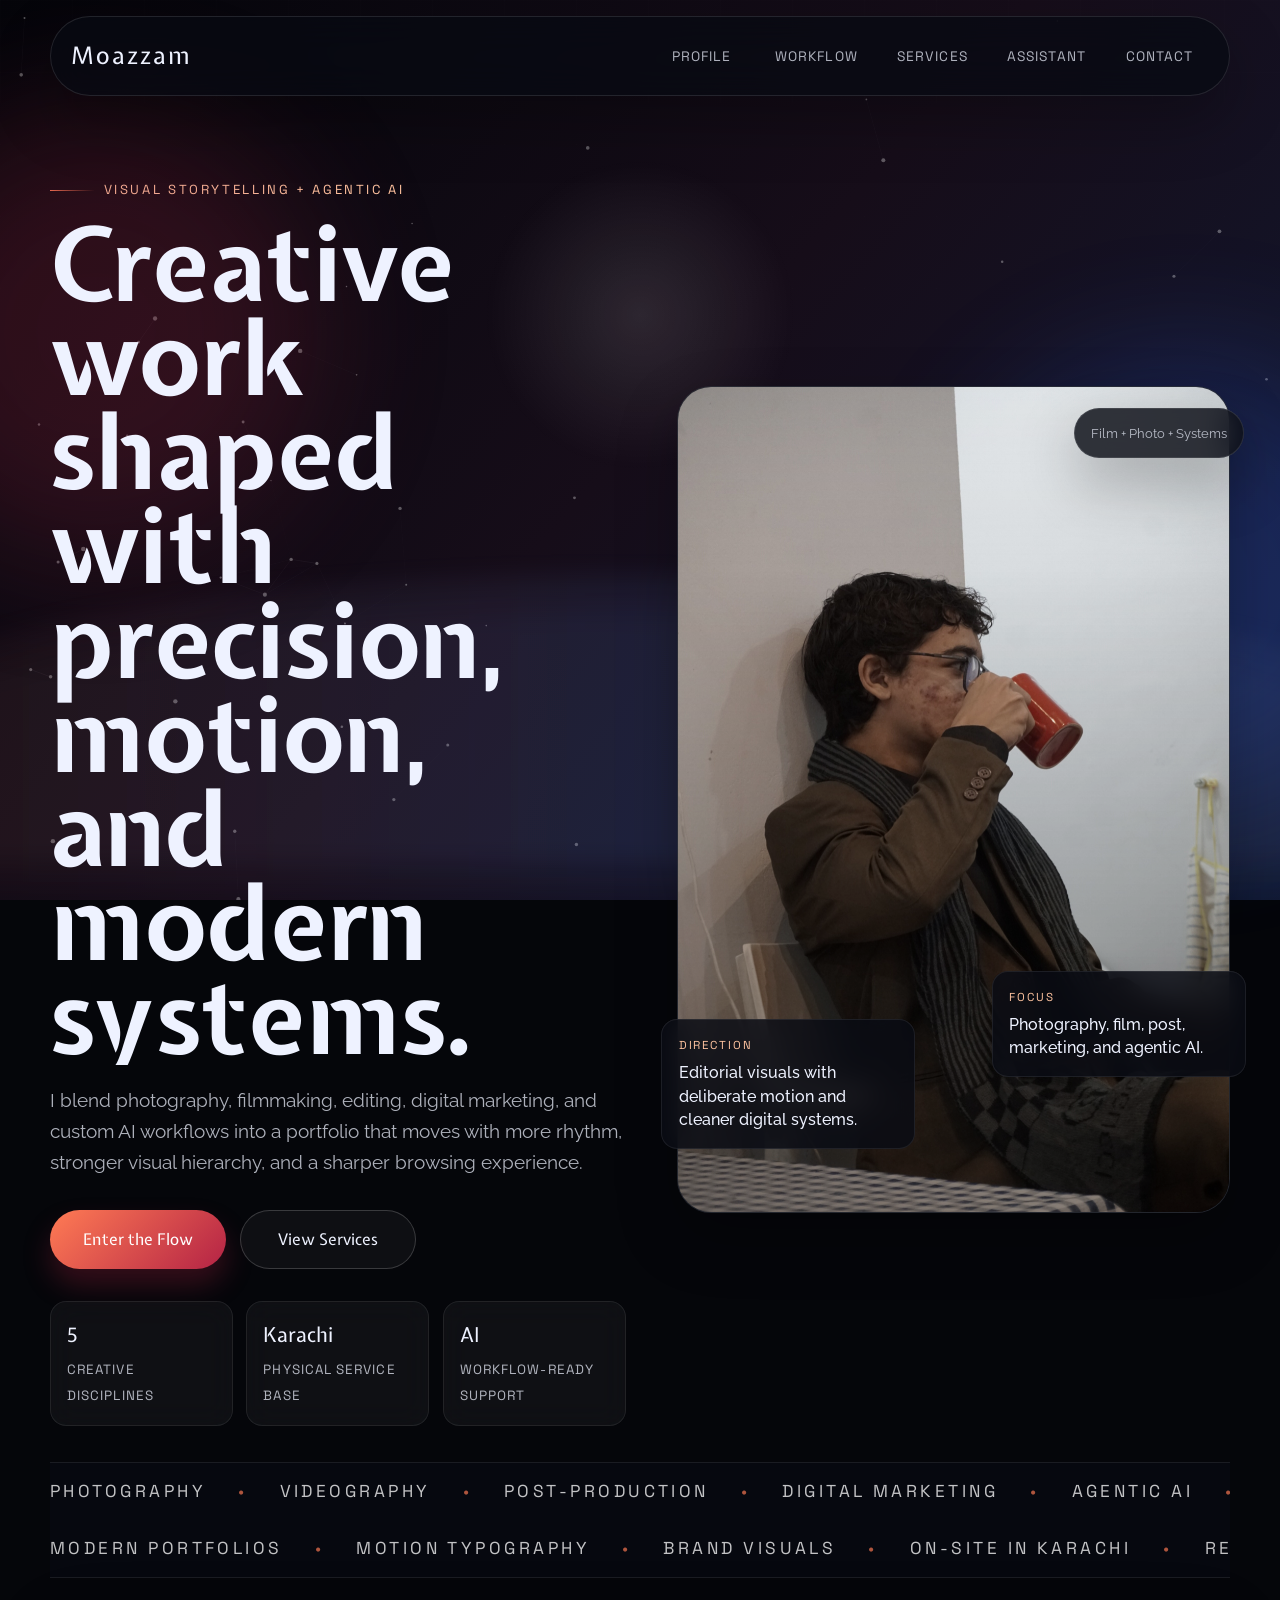
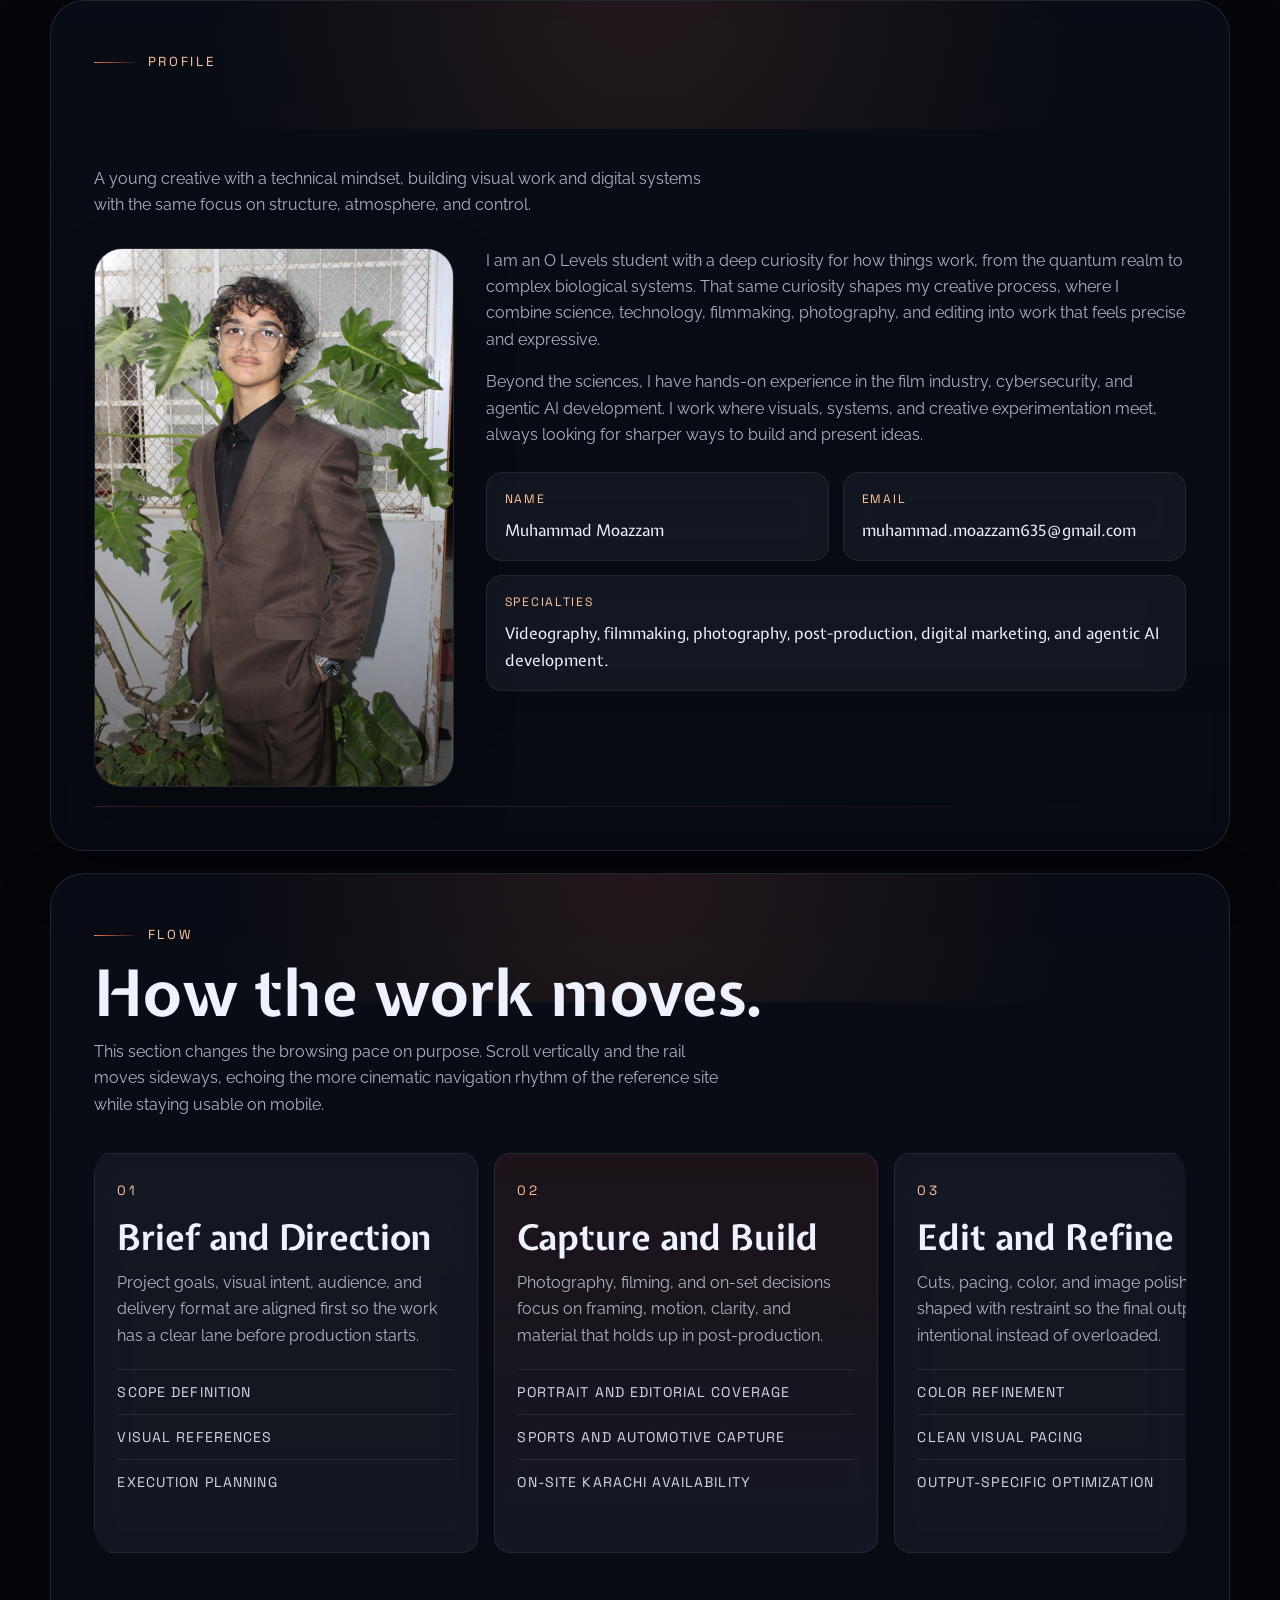
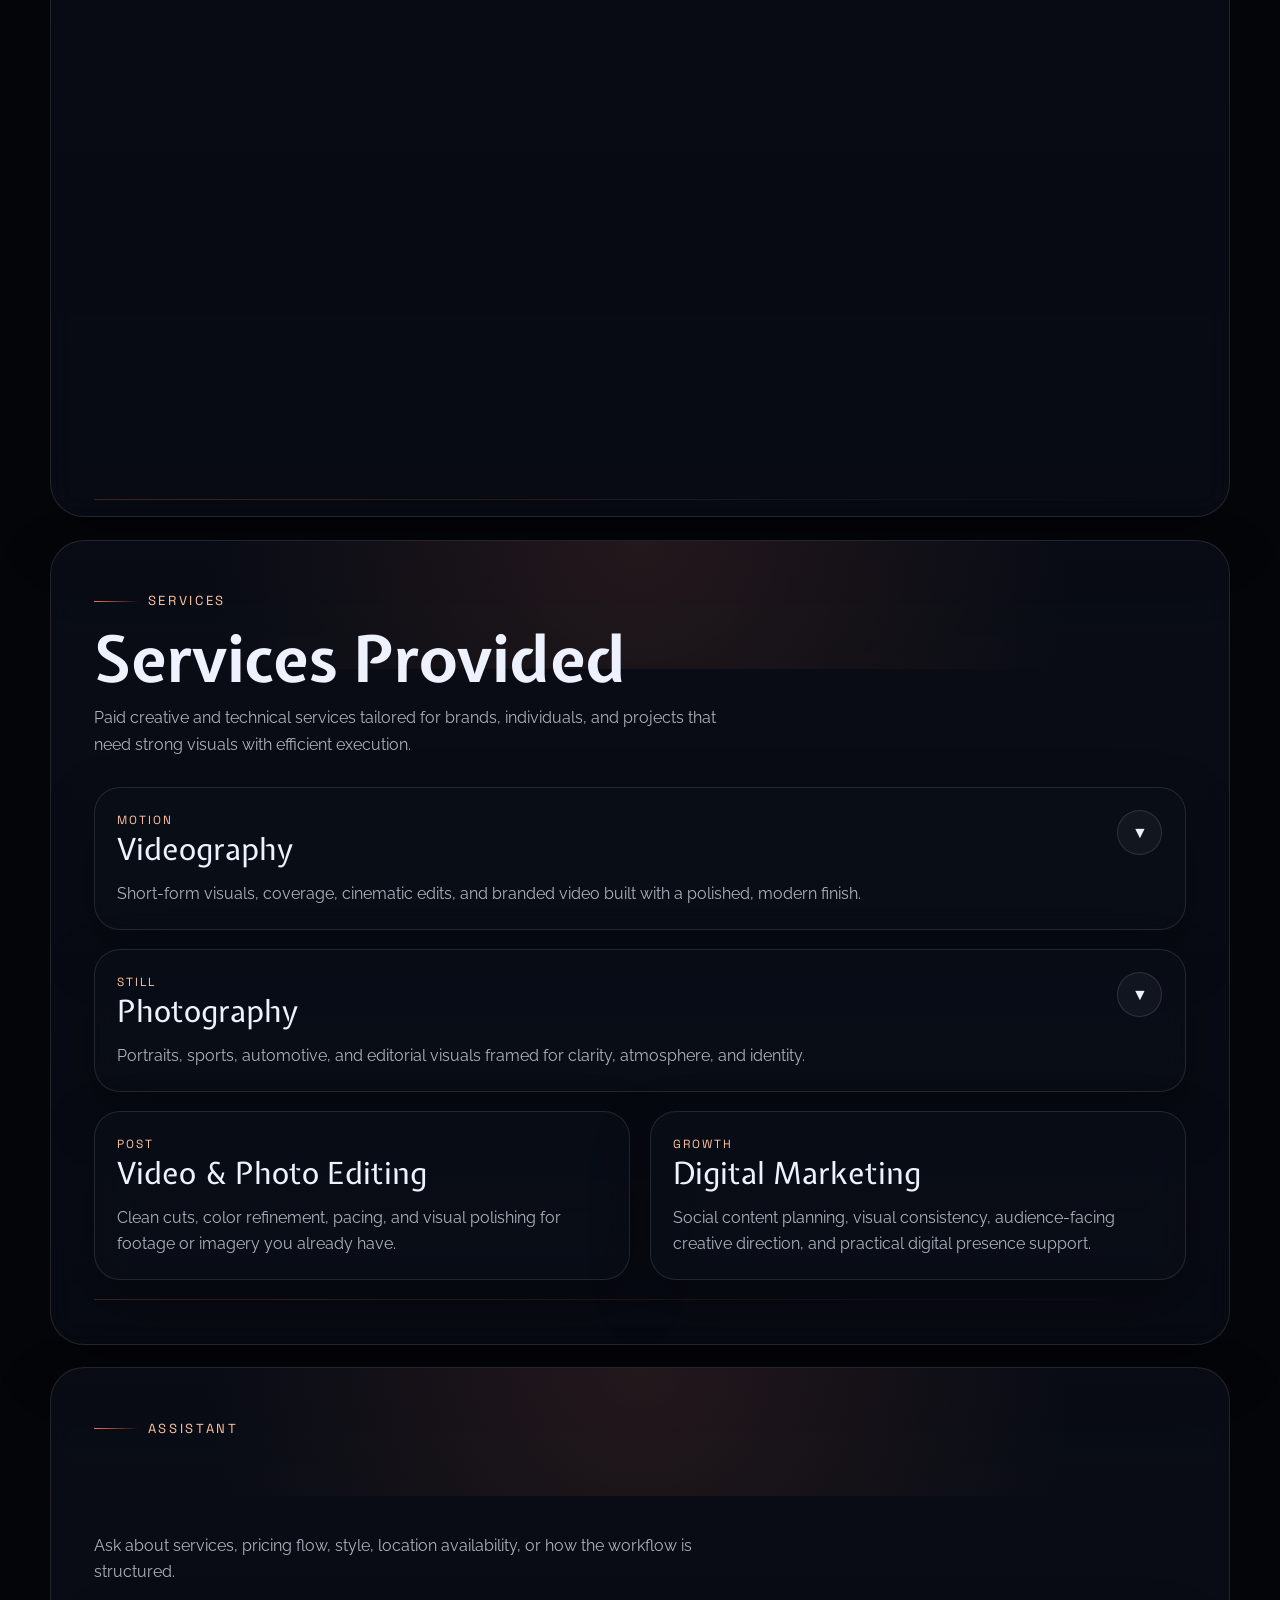
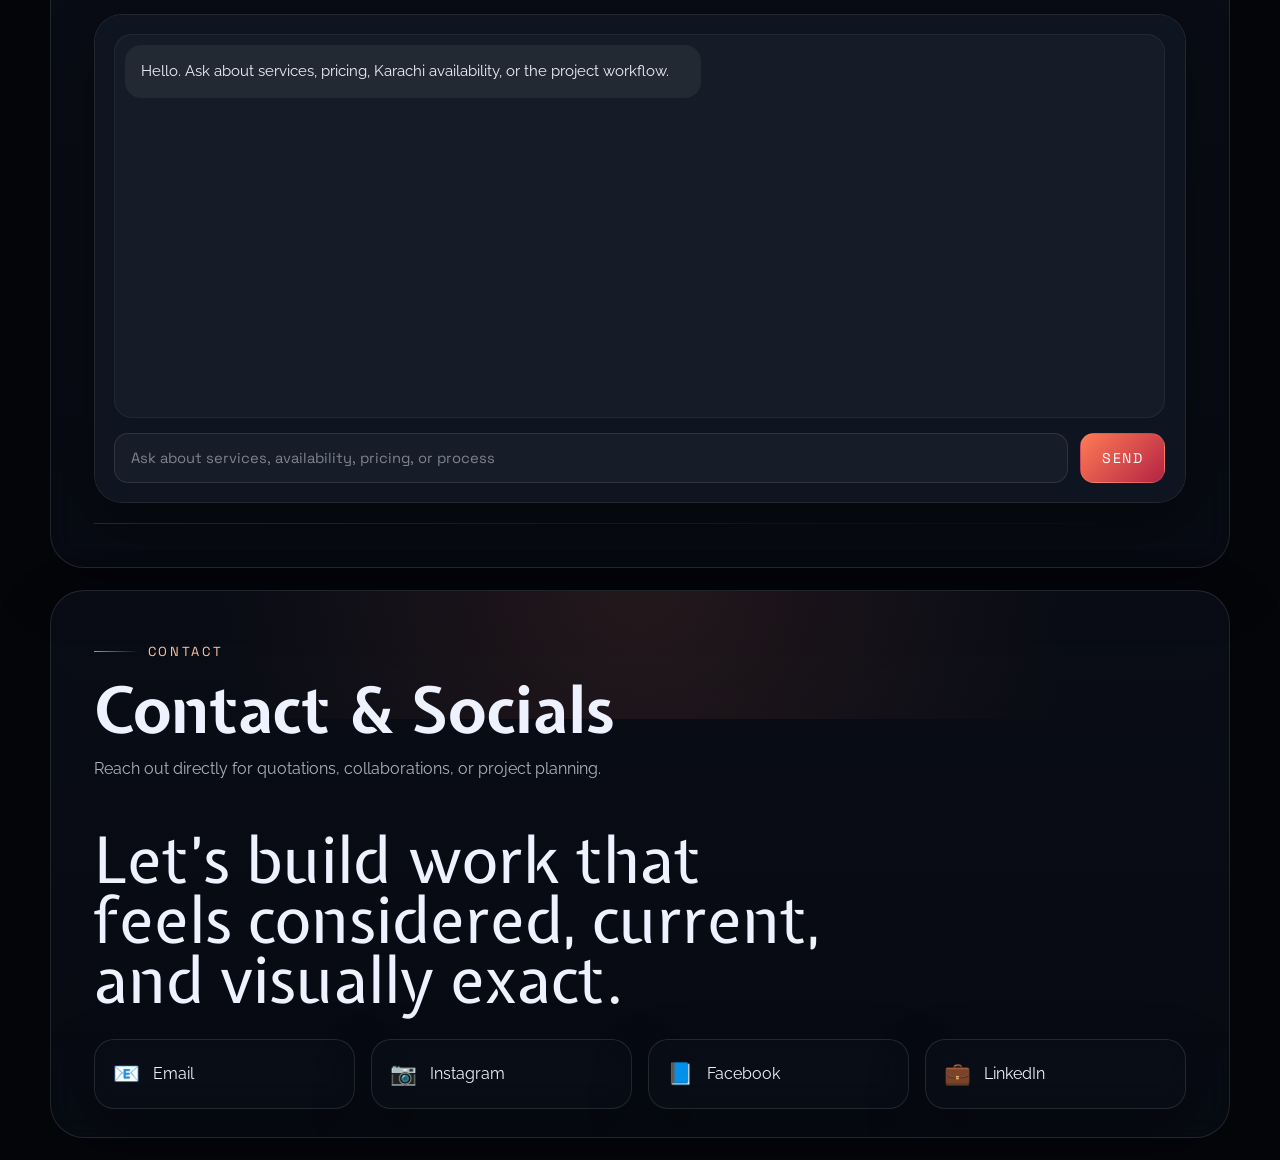
==== commit ea3fd4a8: "Fix desktop workflow section and update hero image" ====
--- a/web2/index.html
+++ b/web2/index.html
@@ -23,10 +23,6 @@
         <nav>
             <div class="logo-wrap">
                 <div class="logo">Moazzam</div>
-                <div class="nav-status">
-                    <span class="nav-status-label">Viewing</span>
-                    <span class="nav-status-value">Hero</span>
-                </div>
             </div>
             <button class="menu-toggle" type="button" aria-label="Toggle navigation">☰</button>
             <ul class="nav-links">
@@ -65,7 +61,7 @@
 
             <div class="hero-visual tilt-shell" data-tilt-intensity="2.2">
                 <div class="hero-image-panel">
-                    <img src="profile.jpg" alt="Muhammad Moazzam portrait">
+                    <img src="_DSC5705.JPG" alt="Muhammad Moazzam portrait">
                 </div>
                 <div class="floating-badge badge-top">Film + Photo + Systems</div>
                 <div class="hero-floating-card card-left" data-hover-glow>
--- a/web2/styles.css
+++ b/web2/styles.css
@@ -168,7 +168,6 @@
 
 .eyebrow,
 .nav-links a,
-.nav-status,
 .metric-label,
 .floating-label,
 .marquee-content,
@@ -220,23 +219,6 @@
     letter-spacing: 0.08em;
 }
 
-.nav-status {
-    display: grid;
-    gap: 0.05rem;
-    color: var(--muted);
-}
-
-.nav-status-label {
-    font-size: 0.66rem;
-    letter-spacing: 0.18em;
-    text-transform: uppercase;
-}
-
-.nav-status-value {
-    color: var(--muted-strong);
-    font-size: 0.86rem;
-}
-
 .menu-toggle {
     display: none;
     color: var(--text);
@@ -691,12 +673,12 @@
 }
 
 .horizontal-section {
-    padding-bottom: 2rem;
+    padding-bottom: 1rem;
 }
 
 .horizontal-scroll-shell {
     position: relative;
-    min-height: 220vh;
+    min-height: auto;
 }
 
 .horizontal-sticky {
@@ -710,7 +692,7 @@
     display: flex;
     gap: 1rem;
     width: max-content;
-    padding: 0.4rem 0 0.6rem;
+    padding: 0.4rem 0 0.15rem;
     will-change: transform;
 }
 
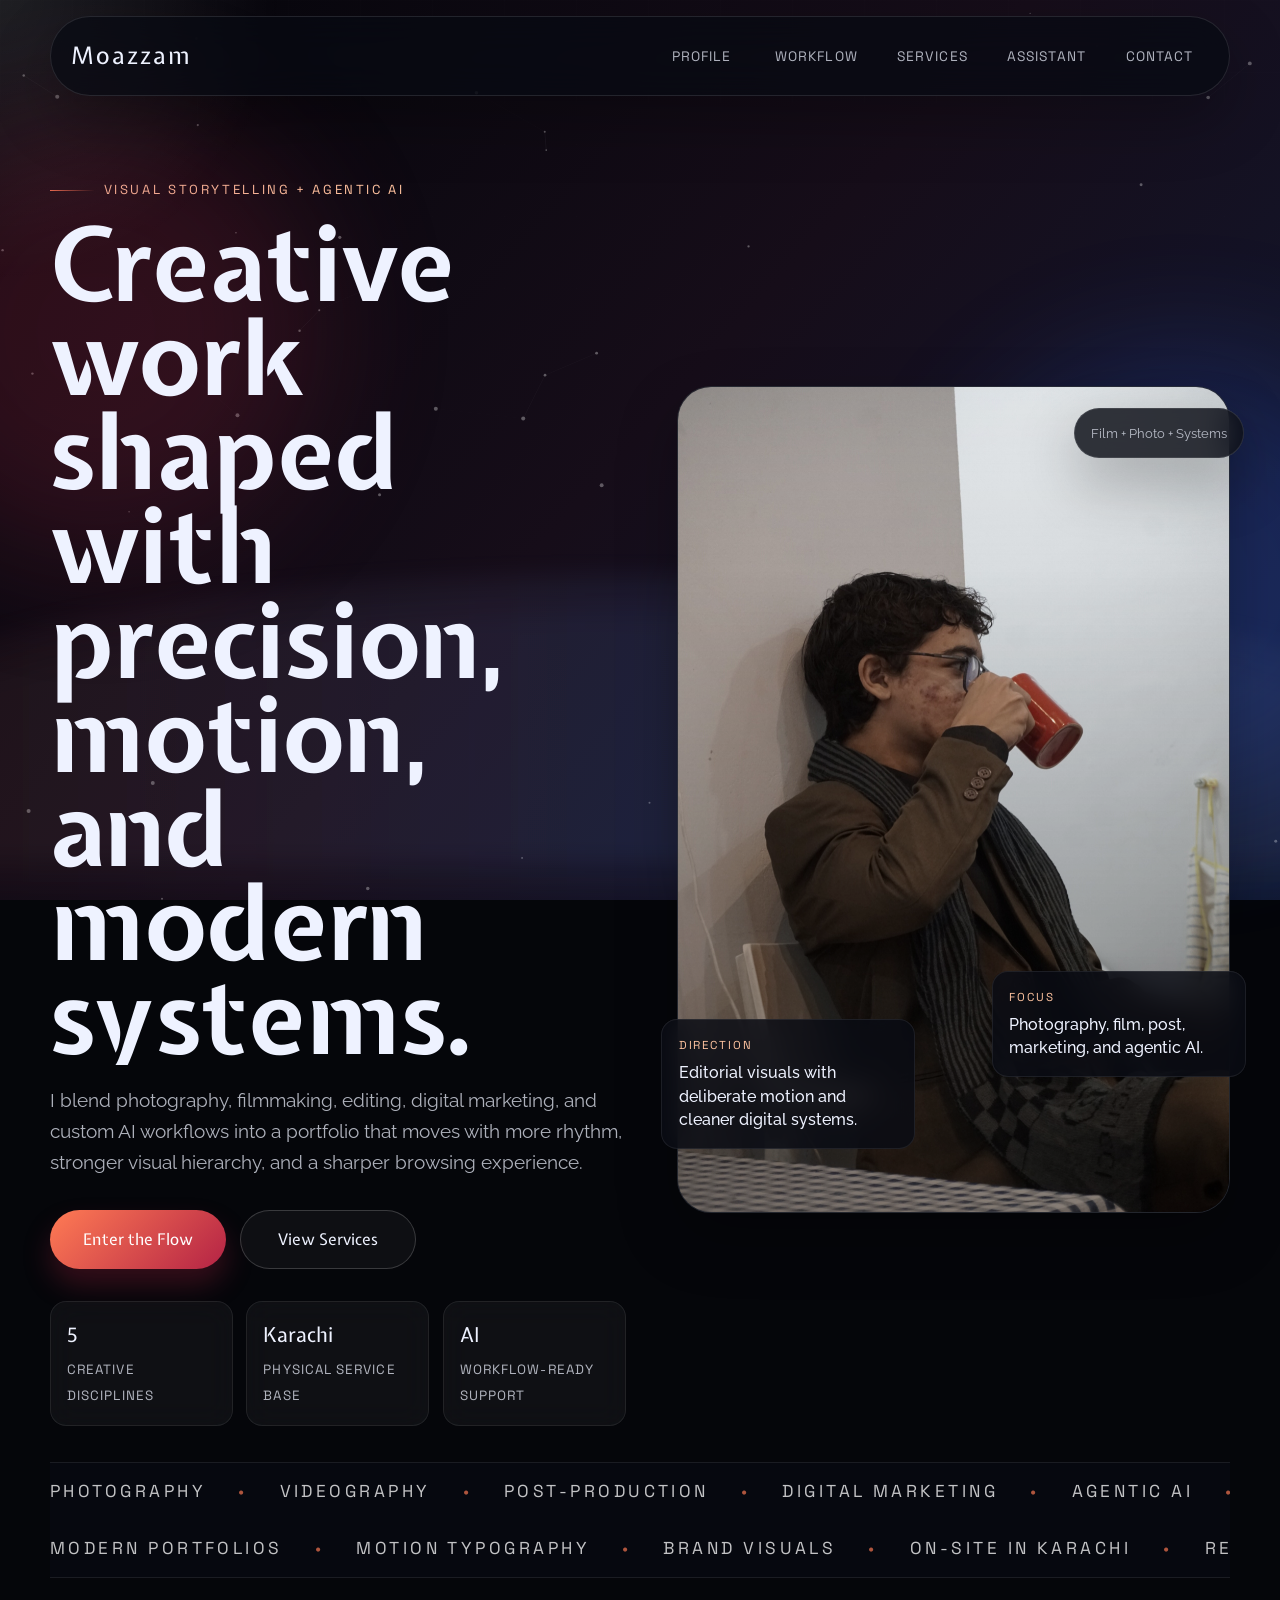
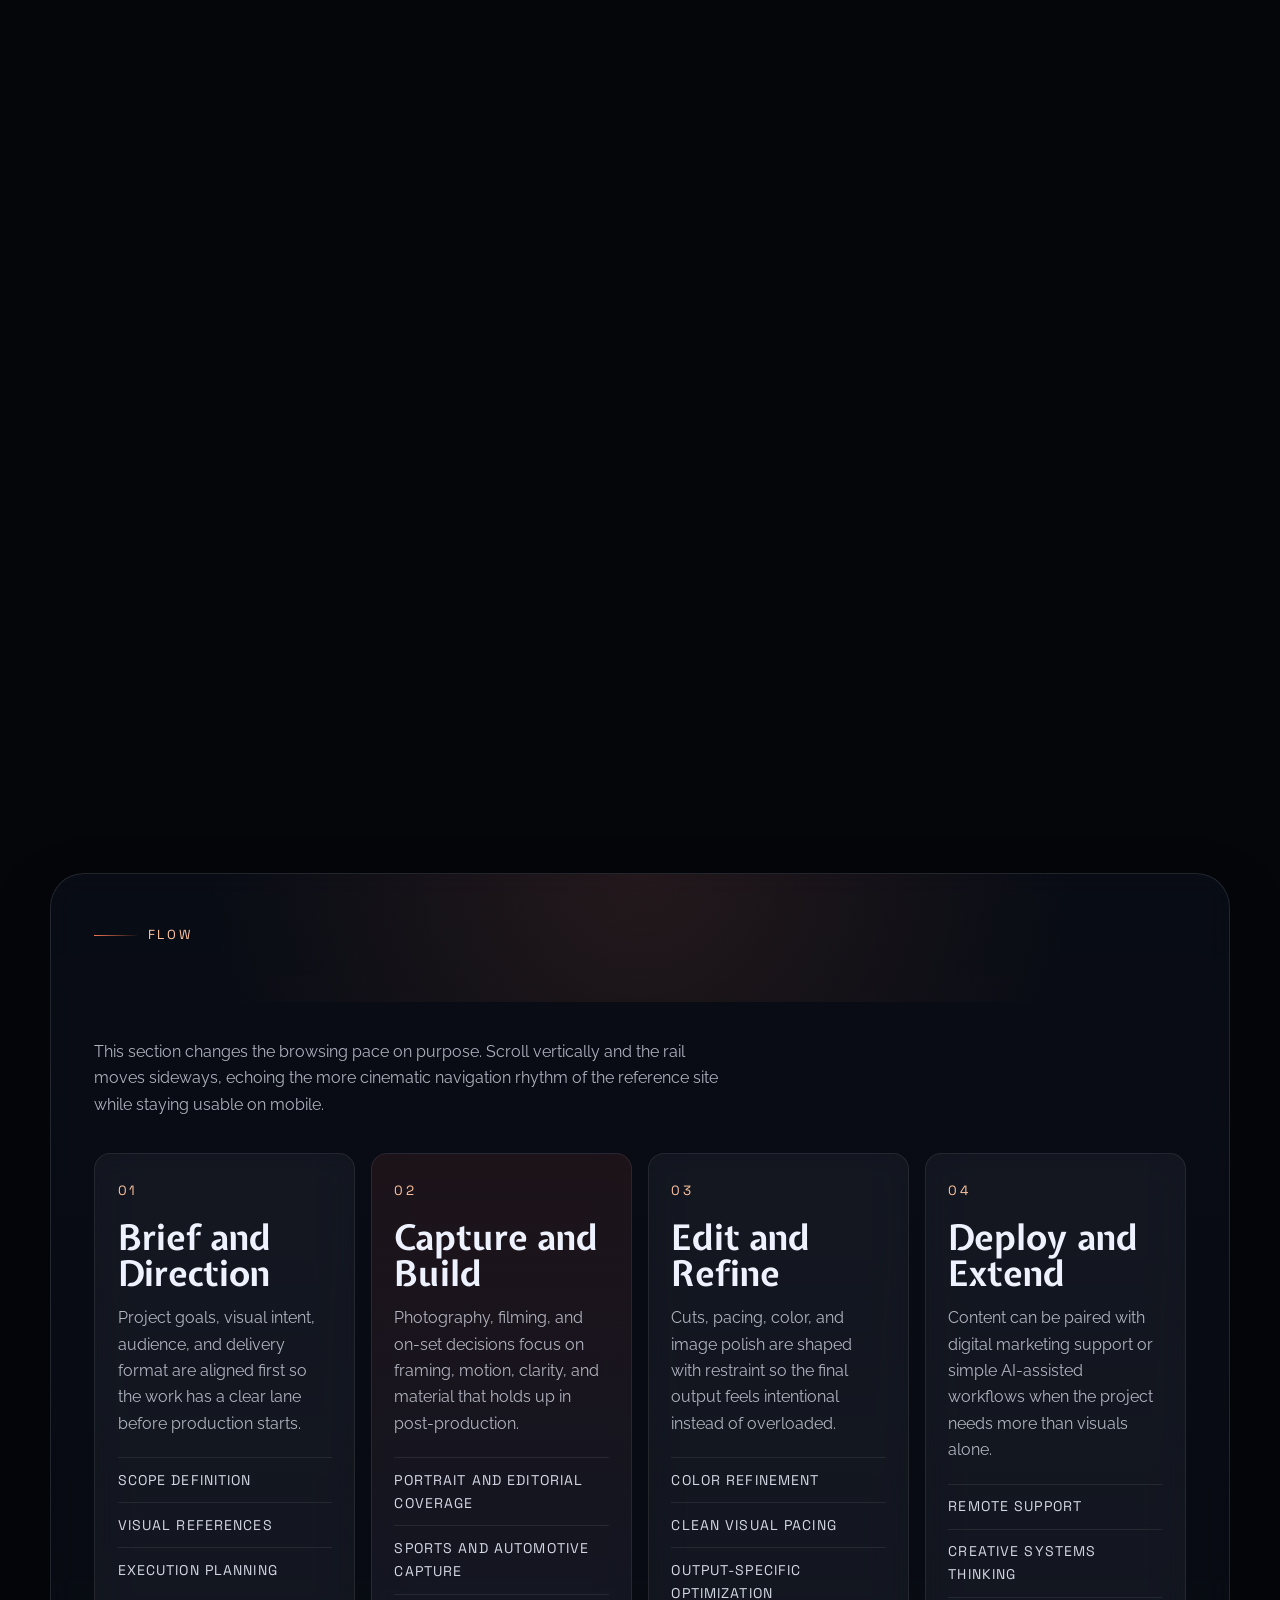
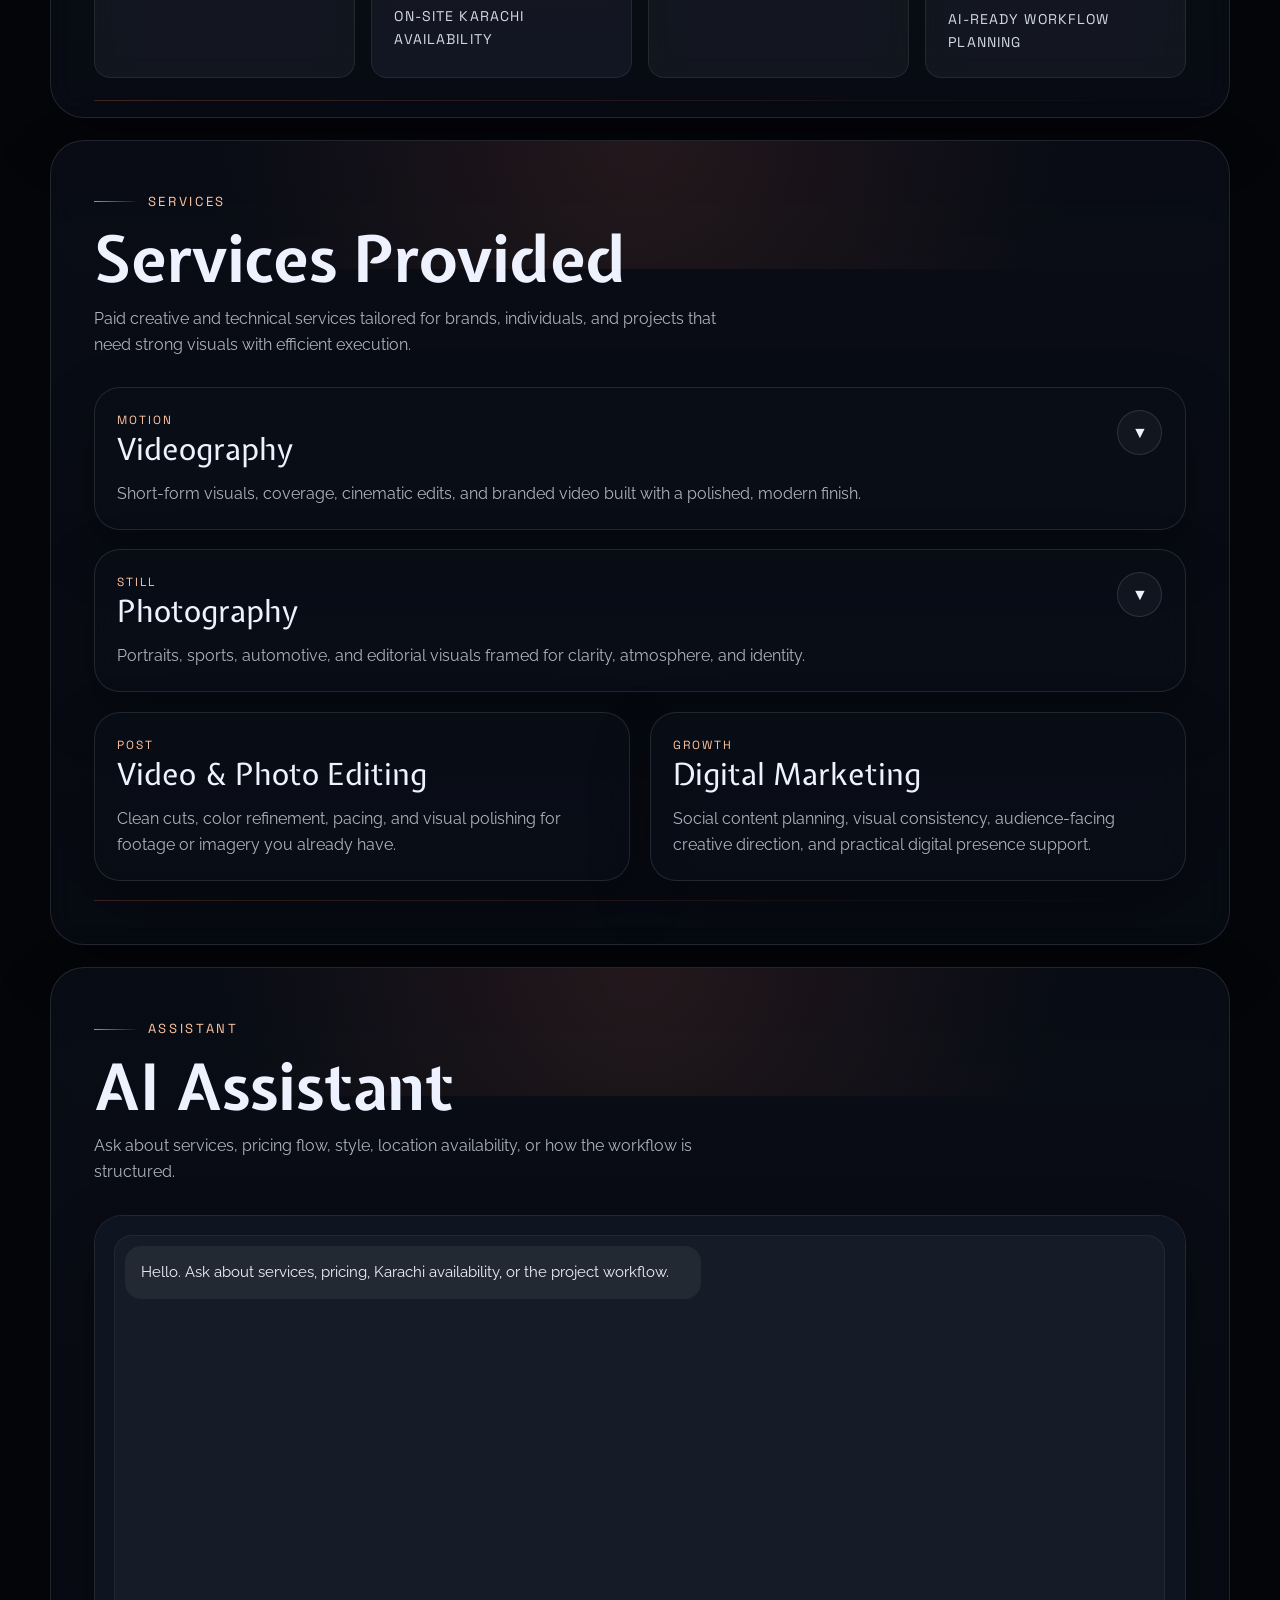
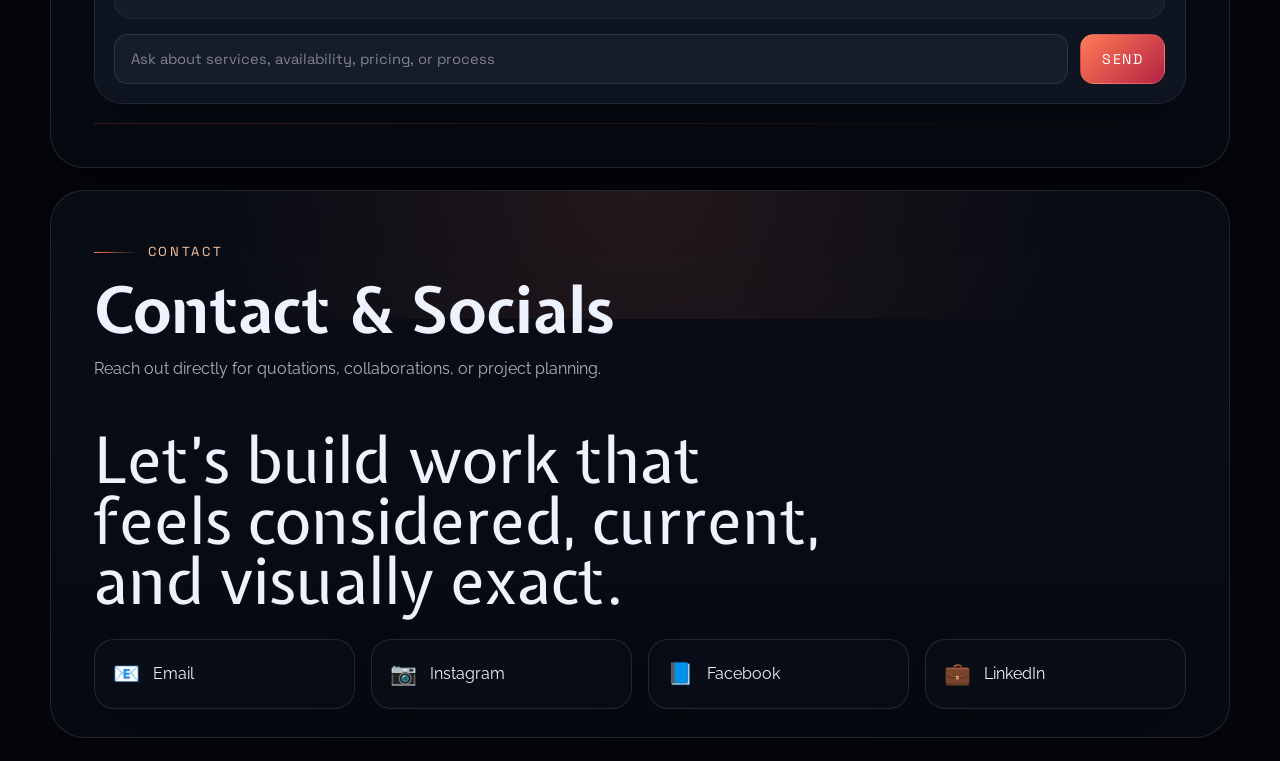
==== commit 9641b8f2: "Update frontend to use published Replit backend" ====
--- a/web2/index.html
+++ b/web2/index.html
@@ -7,7 +7,7 @@
     <link rel="preconnect" href="https://fonts.googleapis.com">
     <link rel="preconnect" href="https://fonts.gstatic.com" crossorigin>
     <link href="https://fonts.googleapis.com/css2?family=Expletus+Sans:wght@400;500;600;700&family=Raleway:wght@400;500;600;700&family=Space+Grotesk:wght@400;500;700&display=swap" rel="stylesheet">
-    <meta name="api-base-url" content="https://fc9c77e1-8772-4f78-bcbe-0a9c7b51f913-00-um5ke8vial1g.sisko.replit.dev:8000">
+    <meta name="api-base-url" content="https://mox-backend--bandarnache1.replit.app">
     <link rel="stylesheet" href="styles.css">
 </head>
 <body>
--- a/web2/styles.css
+++ b/web2/styles.css
@@ -682,22 +682,21 @@
 }
 
 .horizontal-sticky {
-    position: sticky;
-    top: 6.1rem;
-    overflow: hidden;
+    position: static;
+    overflow: visible;
     border-radius: 28px;
 }
 
 .horizontal-track {
-    display: flex;
+    display: grid;
+    grid-template-columns: repeat(4, minmax(0, 1fr));
     gap: 1rem;
-    width: max-content;
+    width: 100%;
     padding: 0.4rem 0 0.15rem;
-    will-change: transform;
 }
 
 .rail-card {
-    width: min(24rem, 72vw);
+    width: 100%;
     min-height: 25rem;
     padding: 1.4rem;
 }
@@ -1256,6 +1255,10 @@
     .contact-grid {
         grid-template-columns: repeat(2, minmax(0, 1fr));
     }
+
+    .horizontal-track {
+        grid-template-columns: repeat(2, minmax(0, 1fr));
+    }
 }
 
 @media (max-width: 920px) {
@@ -1276,20 +1279,8 @@
         left: 1rem;
     }
 
-    .horizontal-scroll-shell {
-        min-height: auto;
-    }
-
-    .horizontal-sticky {
-        position: static;
-        overflow: visible;
-    }
-
     .horizontal-track {
-        width: 100%;
-        display: grid;
         grid-template-columns: repeat(2, minmax(0, 1fr));
-        transform: none !important;
     }
 
     .rail-card {
